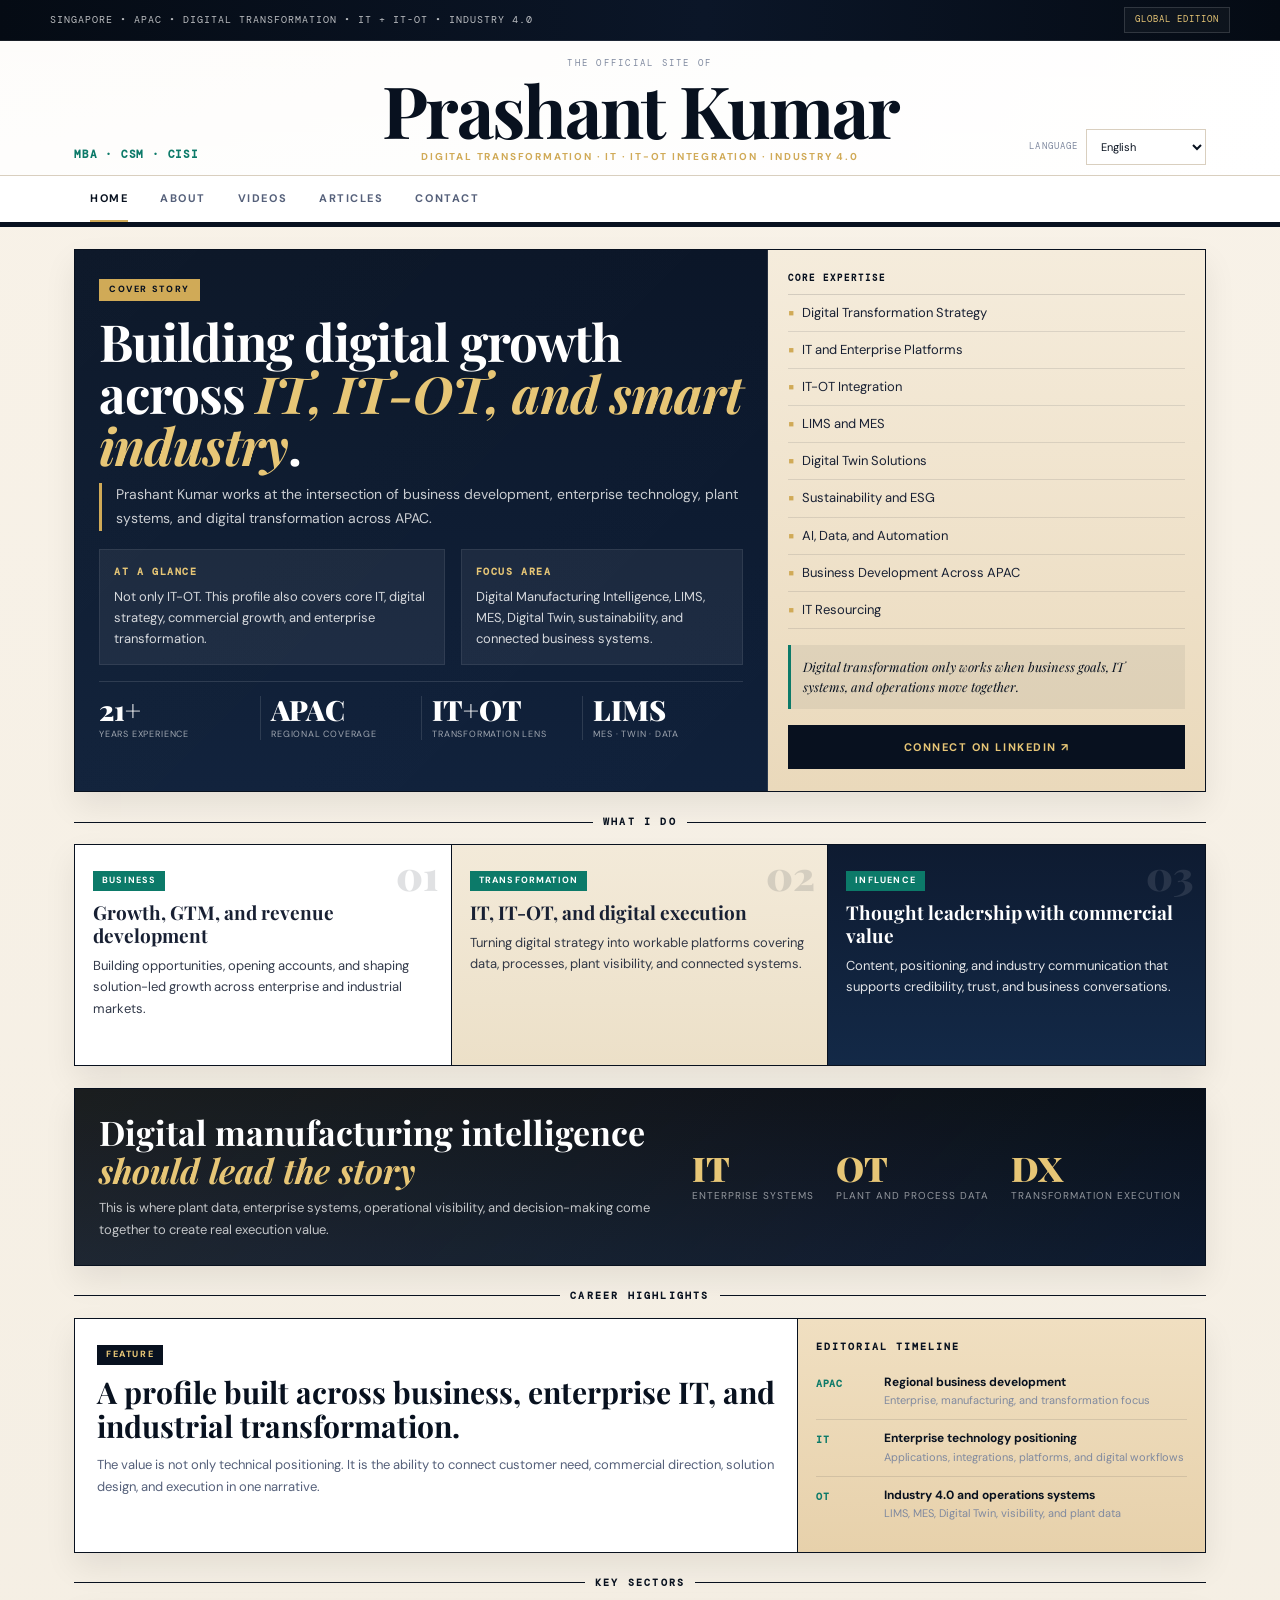
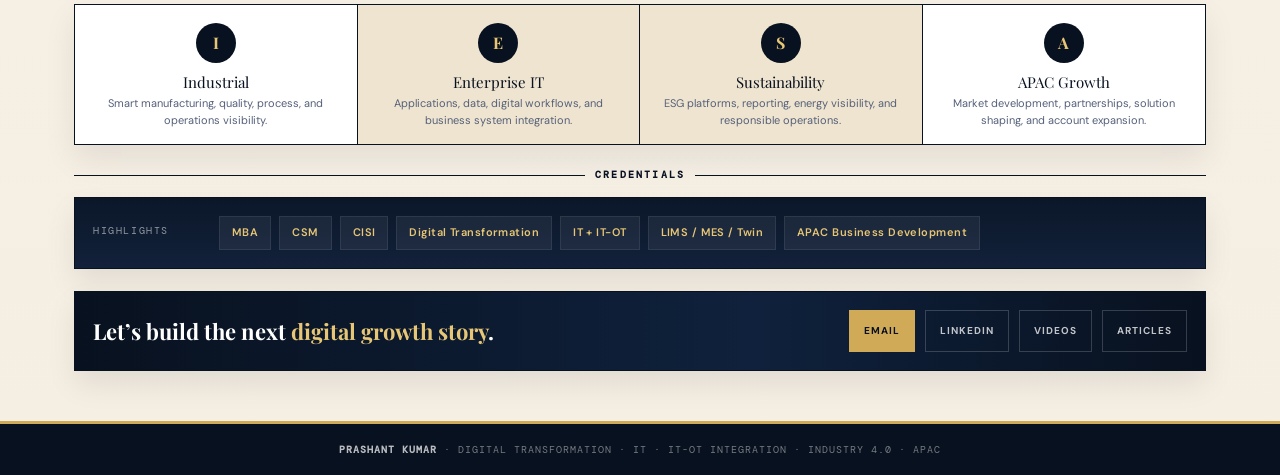
==== index.html @ cb04e36e "Update index.html" ====
<!DOCTYPE html>
<html lang="en" dir="ltr">
<head>
  <meta charset="UTF-8" />
  <meta name="viewport" content="width=device-width, initial-scale=1.0" />
  <title>Prashant Kumar | Digital Transformation Leader</title>
  <link href="https://fonts.googleapis.com/css2?family=Playfair+Display:wght@400;600;700;900&family=DM+Sans:wght@300;400;500;600;700&family=DM+Mono:wght@400;500&display=swap" rel="stylesheet">

  <style>
    *, *::before, *::after {
      box-sizing: border-box;
      margin: 0;
      padding: 0;
    }

    :root{
      --ink:#08111f;
      --ink-2:#10203a;
      --ink-3:#183054;
      --gold:#d0aa57;
      --gold-light:#e7c676;
      --paper:#f5efe4;
      --paper-2:#efe4cf;
      --white:#ffffff;
      --text:#182033;
      --text-mid:#55607a;
      --text-soft:#7f899f;
      --line:#d9cfbf;
      --accent:#0c7a69;
      --max:1180px;
      --shadow:0 14px 30px rgba(0,0,0,0.08);
    }

    html {
      scroll-behavior: smooth;
    }

    body{
      font-family:'DM Sans',sans-serif;
      background:linear-gradient(180deg,#f8f2e8 0%,#f4eee3 100%);
      color:var(--text);
      font-size:15px;
      line-height:1.55;
      overflow-x:hidden;
    }

    body.rtl {
      direction: rtl;
      text-align: right;
    }

    a{
      color:inherit;
      text-decoration:none;
    }

    img{
      max-width:100%;
      display:block;
    }

    .wrap{
      max-width:var(--max);
      margin:0 auto;
    }

    .topbar{
      background:linear-gradient(90deg,#050b14,#0b1628 55%,#050b14);
      color:rgba(255,255,255,0.72);
      border-bottom:1px solid rgba(255,255,255,0.08);
      font-family:'DM Mono',monospace;
      font-size:10px;
      letter-spacing:.10em;
      text-transform:uppercase;
      padding:7px 14px;
    }

    .topbar-inner{
      max-width:var(--max);
      margin:0 auto;
      display:flex;
      align-items:center;
      justify-content:space-between;
      gap:10px;
      flex-wrap:wrap;
    }

    .edition-badge{
      padding:5px 10px;
      border:1px solid rgba(255,255,255,0.14);
      color:var(--gold-light);
      background:rgba(255,255,255,0.03);
      font-size:9px;
    }

    .masthead{
      background:
        linear-gradient(180deg, rgba(255,255,255,0.86), rgba(255,255,255,0.94)),
        linear-gradient(120deg, #f4ebdd, #fff);
      border-bottom:3px solid var(--ink);
    }

    .masthead-inner{
      max-width:var(--max);
      margin:0 auto;
      display:grid;
      grid-template-columns:1fr auto 1fr;
      gap:18px;
      align-items:end;
      padding:16px 24px 10px;
    }

    .masthead-left,
    .masthead-right{
      font-family:'DM Mono',monospace;
      font-size:10px;
      line-height:1.5;
      letter-spacing:.08em;
      text-transform:uppercase;
      color:var(--text-soft);
    }

    .masthead-left strong{
      display:block;
      color:var(--accent);
      font-size:11px;
      margin-bottom:2px;
    }

    .masthead-center{
      text-align:center;
    }

    .name-pre{
      font-family:'DM Mono',monospace;
      font-size:9px;
      letter-spacing:.25em;
      text-transform:uppercase;
      color:var(--text-soft);
      margin-bottom:4px;
    }

    .masthead-center h1{
      font-family:'Playfair Display',serif;
      font-size:clamp(34px,6vw,72px);
      line-height:.95;
      color:var(--ink);
      letter-spacing:-.03em;
    }

    .tagline{
      margin-top:6px;
      font-size:10px;
      letter-spacing:.18em;
      text-transform:uppercase;
      color:var(--gold);
      font-weight:700;
    }

    .lang-box{
      display:flex;
      justify-content:flex-end;
      align-items:center;
      gap:8px;
      margin-top:8px;
      flex-wrap:wrap;
    }

    .lang-box label{
      font-size:9px;
      color:var(--text-soft);
      text-transform:uppercase;
      letter-spacing:.12em;
      font-family:'DM Mono',monospace;
    }

    .lang-select{
      background:var(--white);
      border:1px solid var(--line);
      color:var(--ink);
      padding:7px 10px;
      font-size:11px;
      min-height:36px;
      font-family:'DM Sans',sans-serif;
      min-width:120px;
    }

    nav{
      background:var(--white);
      border-top:1px solid var(--line);
      border-bottom:2px solid var(--ink);
      position:relative;
    }

    .nav-inner{
      max-width:var(--max);
      margin:0 auto;
      display:flex;
      align-items:center;
      justify-content:space-between;
      padding:0 24px;
    }

    nav ul{
      list-style:none;
      display:flex;
      gap:0;
    }

    nav ul li a{
      display:flex;
      align-items:center;
      min-height:46px;
      padding:12px 16px;
      font-size:11px;
      letter-spacing:.14em;
      text-transform:uppercase;
      font-weight:700;
      color:var(--text-mid);
      position:relative;
    }

    nav ul li a:hover,
    nav ul li a.active{
      color:var(--ink);
    }

    nav ul li a.active::after{
      content:"";
      position:absolute;
      left:16px;
      right:16px;
      bottom:0;
      height:2px;
      background:var(--gold);
    }

    .nav-toggle{
      display:none;
      border:none;
      background:none;
      min-width:44px;
      min-height:44px;
      cursor:pointer;
      flex-direction:column;
      justify-content:center;
      gap:4px;
    }

    .nav-toggle span{
      width:24px;
      height:2px;
      background:var(--ink);
      display:block;
    }

    .page-wrap{
      padding:22px 24px 28px;
    }

    .section-divider{
      display:flex;
      align-items:center;
      gap:10px;
      margin:0 0 14px;
    }

    .section-divider::before,
    .section-divider::after{
      content:"";
      height:1px;
      flex:1;
      background:var(--ink);
    }

    .section-divider span{
      font-family:'DM Mono',monospace;
      font-size:10px;
      letter-spacing:.22em;
      text-transform:uppercase;
      color:var(--ink);
      font-weight:700;
      white-space:nowrap;
    }

    .hero-grid{
      display:grid;
      grid-template-columns:1.35fr .85fr;
      margin-bottom:22px;
      border:1.5px solid var(--ink);
      box-shadow:var(--shadow);
      overflow:hidden;
    }

    .hero-main{
      background:
        linear-gradient(135deg, rgba(255,255,255,.02), rgba(255,255,255,0)),
        linear-gradient(180deg, #091426 0%, #10213b 100%);
      color:var(--white);
      padding:26px 24px 22px;
      border-right:1.5px solid rgba(255,255,255,0.10);
      position:relative;
    }

    .hero-kicker{
      display:inline-block;
      background:var(--gold);
      color:var(--ink);
      font-size:9px;
      letter-spacing:.18em;
      text-transform:uppercase;
      font-weight:800;
      padding:4px 10px;
      margin-bottom:14px;
    }

    .hero-headline{
      font-family:'Playfair Display',serif;
      font-size:clamp(28px,4vw,52px);
      line-height:1.02;
      margin-bottom:12px;
      letter-spacing:-.02em;
      max-width:780px;
    }

    .hero-headline em{
      color:var(--gold-light);
      font-style:italic;
    }

    .hero-deck{
      max-width:760px;
      color:rgba(255,255,255,0.78);
      font-size:14px;
      line-height:1.7;
      padding-left:14px;
      border-left:3px solid var(--gold);
      margin-bottom:18px;
    }

    body.rtl .hero-deck{
      padding-left:0;
      padding-right:14px;
      border-left:none;
      border-right:3px solid var(--gold);
    }

    .hero-split{
      display:grid;
      grid-template-columns:1.1fr .9fr;
      gap:16px;
      margin-bottom:16px;
    }

    .hero-note{
      background:rgba(255,255,255,0.06);
      border:1px solid rgba(255,255,255,0.08);
      padding:14px;
    }

    .hero-note h3{
      font-size:10px;
      letter-spacing:.16em;
      text-transform:uppercase;
      font-family:'DM Mono',monospace;
      color:var(--gold-light);
      margin-bottom:8px;
    }

    .hero-note p{
      font-size:13px;
      color:rgba(255,255,255,0.82);
      line-height:1.6;
    }

    .stat-row{
      display:grid;
      grid-template-columns:repeat(4,1fr);
      gap:0;
      border-top:1px solid rgba(255,255,255,0.12);
      padding-top:14px;
    }

    .stat-item{
      padding-right:10px;
    }

    .stat-item + .stat-item{
      border-left:1px solid rgba(255,255,255,0.12);
      padding-left:10px;
    }

    body.rtl .stat-item{
      padding-right:0;
      padding-left:10px;
    }

    body.rtl .stat-item + .stat-item{
      border-left:none;
      border-right:1px solid rgba(255,255,255,0.12);
      padding-left:0;
      padding-right:10px;
    }

    .stat-num{
      font-family:'Playfair Display',serif;
      font-size:28px;
      line-height:1;
      color:var(--white);
      font-weight:900;
    }

    .stat-num span{
      color:var(--gold-light);
    }

    .stat-label{
      margin-top:4px;
      font-size:9px;
      line-height:1.4;
      letter-spacing:.09em;
      text-transform:uppercase;
      color:rgba(255,255,255,0.60);
    }

    .hero-sidebar{
      background:linear-gradient(180deg, #f5ecdc 0%, #ead9bb 100%);
      color:var(--text);
      padding:22px 20px;
      display:flex;
      flex-direction:column;
      gap:16px;
    }

    .sidebar-section-title{
      font-size:9px;
      font-family:'DM Mono',monospace;
      text-transform:uppercase;
      letter-spacing:.22em;
      color:var(--ink);
      border-bottom:1px solid rgba(8,17,31,0.14);
      padding-bottom:8px;
      font-weight:700;
    }

    .expertise-list{
      list-style:none;
      display:grid;
      gap:0;
    }

    .expertise-list li{
      padding:8px 0;
      font-size:13px;
      border-bottom:1px solid rgba(8,17,31,0.10);
      display:flex;
      align-items:flex-start;
      gap:8px;
      color:var(--text);
    }

    .expertise-list li::before{
      content:"■";
      color:var(--gold);
      font-size:9px;
      margin-top:4px;
    }

    .sidebar-quote{
      background:rgba(8,17,31,0.06);
      border-left:3px solid var(--accent);
      padding:12px;
      font-family:'Playfair Display',serif;
      font-style:italic;
      color:var(--ink);
      line-height:1.55;
      font-size:13px;
    }

    body.rtl .sidebar-quote{
      border-left:none;
      border-right:3px solid var(--accent);
    }

    .cta-btn{
      min-height:44px;
      display:flex;
      align-items:center;
      justify-content:center;
      padding:10px 14px;
      background:var(--ink);
      color:var(--gold-light);
      font-size:11px;
      text-transform:uppercase;
      letter-spacing:.14em;
      font-weight:700;
      transition:.2s ease;
    }

    .cta-btn:hover{
      background:var(--ink-3);
    }

    .card-grid{
      display:grid;
      grid-template-columns:repeat(3,1fr);
      border:1.5px solid var(--ink);
      margin-bottom:22px;
      overflow:hidden;
      box-shadow:var(--shadow);
    }

    .card-item{
      position:relative;
      padding:22px 18px 18px;
      border-right:1px solid var(--ink);
      min-height:220px;
    }

    .card-item:nth-child(1){
      background:var(--white);
    }

    .card-item:nth-child(2){
      background:linear-gradient(180deg,#f3ead9,#ece0c8);
    }

    .card-item:nth-child(3){
      background:linear-gradient(180deg,#0e1b31,#132947);
      color:var(--white);
    }

    .card-item:last-child{
      border-right:none;
    }

    .card-num{
      position:absolute;
      top:10px;
      right:12px;
      font-family:'Playfair Display',serif;
      font-size:40px;
      line-height:1;
      font-weight:900;
      opacity:.12;
    }

    body.rtl .card-num{
      right:auto;
      left:12px;
    }

    .card-item:nth-child(3) .card-num{
      color:#fff;
      opacity:.10;
    }

    .card-item:not(:nth-child(3)) .card-num{
      color:var(--ink);
    }

    .card-icon-tag{
      display:inline-block;
      margin-bottom:10px;
      padding:3px 9px;
      font-size:9px;
      font-weight:700;
      text-transform:uppercase;
      letter-spacing:.13em;
      background:var(--accent);
      color:#fff;
    }

    .card-title{
      font-family:'Playfair Display',serif;
      font-size:19px;
      line-height:1.22;
      margin-bottom:8px;
    }

    .card-body{
      font-size:13px;
      line-height:1.65;
      color:inherit;
      opacity:.88;
    }

    .tl-banner{
      display:grid;
      grid-template-columns:1fr auto;
      gap:24px;
      align-items:center;
      background:
        linear-gradient(135deg, rgba(208,170,87,0.10), rgba(208,170,87,0)),
        linear-gradient(180deg, #060d18 0%, #0d1a2f 100%);
      color:#fff;
      padding:24px;
      border:1.5px solid var(--ink);
      margin-bottom:22px;
      box-shadow:var(--shadow);
    }

    .tl-banner-title{
      font-family:'Playfair Display',serif;
      font-size:clamp(22px,3vw,34px);
      line-height:1.12;
      margin-bottom:8px;
    }

    .tl-banner-title em{
      color:var(--gold-light);
      font-style:italic;
    }

    .tl-banner-sub{
      font-size:13px;
      line-height:1.7;
      color:rgba(255,255,255,.74);
      max-width:760px;
    }

    .tl-metrics{
      display:flex;
      gap:22px;
      flex-wrap:wrap;
    }

    .tl-metric-val{
      font-family:'Playfair Display',serif;
      font-size:34px;
      line-height:1;
      color:var(--gold-light);
      font-weight:900;
    }

    .tl-metric-label{
      margin-top:4px;
      font-size:10px;
      line-height:1.4;
      text-transform:uppercase;
      letter-spacing:.10em;
      color:rgba(255,255,255,.55);
    }

    .feature-row{
      display:grid;
      grid-template-columns:1.6fr .9fr;
      border:1.5px solid var(--ink);
      margin-bottom:22px;
      overflow:hidden;
      box-shadow:var(--shadow);
    }

    .feature-main{
      background:var(--white);
      padding:22px 22px 18px;
      border-right:1.5px solid var(--ink);
    }

    .feature-side{
      background:linear-gradient(180deg,#f0dfc1 0%, #e7d1ab 100%);
      padding:20px 18px;
    }

    .feature-kicker{
      display:inline-block;
      margin-bottom:10px;
      padding:3px 9px;
      background:var(--ink);
      color:var(--gold-light);
      font-size:9px;
      letter-spacing:.18em;
      text-transform:uppercase;
      font-weight:800;
    }

    .feature-title{
      font-family:'Playfair Display',serif;
      font-size:clamp(22px,2.6vw,30px);
      line-height:1.15;
      margin-bottom:10px;
      color:var(--ink);
    }

    .feature-body{
      font-size:13px;
      line-height:1.7;
      color:var(--text-mid);
    }

    .timeline-label{
      font-family:'DM Mono',monospace;
      font-size:10px;
      letter-spacing:.20em;
      text-transform:uppercase;
      color:var(--ink);
      font-weight:700;
      margin-bottom:10px;
    }

    .timeline{
      list-style:none;
      display:grid;
      gap:0;
    }

    .timeline li{
      display:flex;
      gap:12px;
      align-items:flex-start;
      padding:10px 0;
      border-bottom:1px solid rgba(8,17,31,0.10);
    }

    .timeline li:last-child{
      border-bottom:none;
    }

    .tl-year{
      min-width:56px;
      font-family:'DM Mono',monospace;
      font-size:10px;
      letter-spacing:.06em;
      color:var(--accent);
      font-weight:700;
      padding-top:2px;
    }

    .tl-role{
      font-size:12px;
      line-height:1.35;
      color:var(--ink);
      font-weight:700;
    }

    .tl-company{
      font-size:11px;
      color:var(--text-soft);
      margin-top:2px;
    }

    .sectors-grid{
      display:grid;
      grid-template-columns:repeat(4,1fr);
      border:1.5px solid var(--ink);
      margin-bottom:22px;
      overflow:hidden;
      box-shadow:var(--shadow);
    }

    .sector-item{
      padding:18px 14px 16px;
      border-right:1px solid var(--ink);
      text-align:center;
    }

    .sector-item:nth-child(1),
    .sector-item:nth-child(4){
      background:var(--white);
    }

    .sector-item:nth-child(2),
    .sector-item:nth-child(3){
      background:var(--paper-2);
    }

    .sector-item:last-child{
      border-right:none;
    }

    .sector-icon{
      width:40px;
      height:40px;
      border-radius:50%;
      background:var(--ink);
      color:var(--gold-light);
      display:flex;
      align-items:center;
      justify-content:center;
      margin:0 auto 10px;
      font-family:'Playfair Display',serif;
      font-size:16px;
      font-weight:700;
    }

    .sector-name{
      font-family:'Playfair Display',serif;
      font-size:15px;
      line-height:1.2;
      margin-bottom:4px;
      color:var(--ink);
    }

    .sector-desc{
      font-size:11px;
      line-height:1.5;
      color:var(--text-mid);
    }

    .cert-row{
      display:flex;
      align-items:flex-start;
      gap:16px;
      flex-wrap:wrap;
      background:linear-gradient(180deg,#0b1729,#12213a);
      border:1.5px solid var(--ink);
      padding:18px;
      margin-bottom:22px;
      box-shadow:var(--shadow);
    }

    .cert-label{
      min-width:110px;
      color:rgba(255,255,255,0.55);
      font-family:'DM Mono',monospace;
      font-size:10px;
      text-transform:uppercase;
      letter-spacing:.16em;
      padding-top:7px;
    }

    .cert-pills{
      display:flex;
      gap:8px;
      flex-wrap:wrap;
      flex:1;
    }

    .cert-pill{
      min-height:34px;
      display:flex;
      align-items:center;
      padding:7px 12px;
      background:rgba(255,255,255,0.06);
      border:1px solid rgba(255,255,255,0.08);
      color:var(--gold-light);
      font-size:11px;
      font-weight:600;
      letter-spacing:.04em;
    }

    .contact-strip{
      display:flex;
      align-items:center;
      justify-content:space-between;
      gap:14px;
      flex-wrap:wrap;
      background:linear-gradient(90deg,#08111f,#0f213c 60%,#08111f);
      border:1.5px solid var(--ink);
      padding:18px;
      margin-bottom:22px;
      box-shadow:var(--shadow);
    }

    .contact-strip-left{
      font-family:'Playfair Display',serif;
      font-size:22px;
      line-height:1.2;
      color:#fff;
      font-weight:700;
    }

    .contact-strip-left span{
      color:var(--gold-light);
    }

    .contact-links{
      display:flex;
      gap:10px;
      flex-wrap:wrap;
    }

    .contact-link{
      min-height:42px;
      display:flex;
      align-items:center;
      justify-content:center;
      padding:10px 14px;
      border:1px solid rgba(255,255,255,0.18);
      color:rgba(255,255,255,0.75);
      font-size:10px;
      text-transform:uppercase;
      letter-spacing:.10em;
      font-weight:700;
    }

    .contact-link.primary{
      background:var(--gold);
      color:var(--ink);
      border-color:var(--gold);
    }

    footer{
      background:var(--ink);
      color:rgba(255,255,255,0.44);
      border-top:3px solid var(--gold);
      text-align:center;
      padding:16px 18px;
      font-family:'DM Mono',monospace;
      font-size:10px;
      line-height:1.9;
      letter-spacing:.10em;
      text-transform:uppercase;
    }

    footer strong{
      color:rgba(255,255,255,0.72);
    }

    @media (max-width:1024px){
      .masthead-inner{
        grid-template-columns:1fr auto;
        align-items:center;
      }

      .masthead-right{
        display:none;
      }

      .masthead-left{
        text-align:right;
      }

      .hero-grid,
      .feature-row,
      .tl-banner{
        grid-template-columns:1fr;
      }

      .hero-main,
      .feature-main{
        border-right:none;
        border-bottom:1.5px solid var(--ink);
      }

      .card-grid{
        grid-template-columns:1fr 1fr;
      }

      .card-item:nth-child(2){
        border-right:none;
      }

      .card-item:nth-child(3){
        grid-column:1 / -1;
        border-top:1px solid var(--ink);
      }

      .sectors-grid{
        grid-template-columns:1fr 1fr;
      }

      .sector-item:nth-child(2){
        border-right:none;
      }

      .sector-item:nth-child(3),
      .sector-item:nth-child(4){
        border-top:1px solid var(--ink);
      }

      .sector-item:nth-child(4){
        border-right:none;
      }

      .stat-row{
        grid-template-columns:repeat(2,1fr);
        gap:10px;
      }

      .stat-item + .stat-item{
        border-left:none;
        padding-left:0;
      }

      body.rtl .stat-item + .stat-item{
        border-right:none;
        padding-right:0;
      }

      .stat-item{
        border-bottom:1px solid rgba(255,255,255,0.10);
        padding-bottom:10px;
      }

      .stat-item:nth-child(3),
      .stat-item:nth-child(4){
        border-bottom:none;
      }
    }

    @media (max-width:640px){
      .masthead-inner{
        grid-template-columns:1fr;
        text-align:center;
        padding:14px 16px 10px;
        gap:8px;
      }

      .masthead-left{
        order:3;
        text-align:center;
      }

      .masthead-center{
        order:1;
      }

      .masthead-center h1{
        font-size:clamp(30px,12vw,46px);
      }

      .tagline{
        font-size:9px;
        letter-spacing:.10em;
      }

      .lang-box{
        justify-content:center;
      }

      .nav-toggle{
        display:flex;
      }

      .nav-inner{
        padding:0 16px;
      }

      nav ul{
        position:absolute;
        top:100%;
        left:0;
        right:0;
        background:var(--white);
        border-bottom:2px solid var(--ink);
        flex-direction:column;
        display:none;
        z-index:10;
      }

      nav ul.open{
        display:flex;
      }

      nav ul li{
        border-bottom:1px solid var(--line);
      }

      nav ul li:last-child{
        border-bottom:none;
      }

      nav ul li a{
        min-height:50px;
        padding:14px 18px;
        font-size:12px;
      }

      nav ul li a.active::after{
        display:none;
      }

      nav ul li a.active{
        background:var(--paper);
      }

      .page-wrap{
        padding:16px;
      }

      .hero-main,
      .hero-sidebar,
      .feature-main,
      .feature-side,
      .tl-banner{
        padding:18px 16px;
      }

      .hero-split{
        grid-template-columns:1fr;
        gap:10px;
      }

      .hero-headline{
        font-size:clamp(24px,8vw,36px);
      }

      .hero-deck{
        font-size:13px;
      }

      .card-grid{
        grid-template-columns:1fr;
      }

      .card-item{
        border-right:none !important;
        border-bottom:1px solid var(--ink);
        min-height:auto;
      }

      .card-item:last-child{
        border-bottom:none;
      }

      .sectors-grid{
        grid-template-columns:1fr 1fr;
      }

      .contact-strip{
        flex-direction:column;
        align-items:flex-start;
      }

      .contact-links{
        width:100%;
      }

      .contact-link{
        flex:1 1 calc(50% - 10px);
      }

      .tl-metrics{
        width:100%;
        justify-content:space-between;
      }
    }

    @media (max-width:380px){
      .sectors-grid{
        grid-template-columns:1fr;
      }

      .sector-item{
        border-right:none !important;
        border-bottom:1px solid var(--ink);
      }

      .sector-item:last-child{
        border-bottom:none;
      }

      .contact-link{
        flex:1 1 100%;
      }
    }
  </style>
</head>
<body>

  <div class="topbar">
    <div class="topbar-inner">
      <div id="topbarText">APAC • Digital Transformation • Information Technology (IT) + Operational Technology (OT) • SMART Factory</div>
      <div class="edition-badge" id="editionLabel">Global Edition</div>
    </div>
  </div>

  <header class="masthead">
    <div class="masthead-inner">
      <div class="masthead-left">
        <strong id="leftStrong">MBA · CSM · CISI</strong>
      </div>

      <div class="masthead-center">
        <p class="name-pre" id="namePre">The Official Site of</p>
        <h1>Prashant Kumar</h1>
        <p class="tagline" id="tagline">Digital Transformation · IT · IT-OT Integration · Industry 4.0</p>
      </div>

      <div class="masthead-right">

        <div class="lang-box">
          <label for="langSwitch" id="langLabel">Language</label>
          <select id="langSwitch" class="lang-select">
            <option value="en">English</option>
            <option value="ja">Japanese</option>
            <option value="ko">Korean</option>
            <option value="zh">Chinese</option>
            <option value="th">Thai</option>
            <option value="vi">Vietnamese</option>
            <option value="fr">French</option>
            <option value="de">German</option>
            <option value="it">Italian</option>
            <option value="es">Spanish</option>
            <option value="ar">Arabic</option>
          </select>
        </div>
      </div>
    </div>

    <nav>
      <div class="nav-inner">
        <ul id="nav-menu">
          <li><a href="index.html" class="active" id="navHome">Home</a></li>
          <li><a href="about.html" id="navAbout">About</a></li>
          <li><a href="videos.html" id="navVideos">Videos</a></li>
          <li><a href="articles.html" id="navArticles">Articles</a></li>
          <li><a href="contact.html" id="navContact">Contact</a></li>
        </ul>

        <button class="nav-toggle" id="nav-toggle" aria-label="Open menu" aria-expanded="false">
          <span></span><span></span><span></span>
        </button>
      </div>
    </nav>
  </header>

  <main class="page-wrap wrap">

    <section class="hero-grid">
      <div class="hero-main">
        <span class="hero-kicker" id="heroKicker">Cover Story</span>

        <h2 class="hero-headline" id="heroHeadline">
          Building digital growth across <em>IT, IT-OT, and smart industry</em>.
        </h2>

        <p class="hero-deck" id="heroDeck">
          Prashant Kumar works at the intersection of business development, enterprise technology, plant systems, and digital transformation across APAC.
        </p>

        <div class="hero-split">
          <div class="hero-note">
            <h3 id="note1Title">At a Glance</h3>
            <p id="note1Body">
              Not only IT-OT. This profile also covers core IT, digital strategy, commercial growth, and enterprise transformation.
            </p>
          </div>

          <div class="hero-note">
            <h3 id="note2Title">Focus Area</h3>
            <p id="note2Body">
              Digital Manufacturing Intelligence, LIMS, MES, Digital Twin, sustainability, and connected business systems.
            </p>
          </div>
        </div>

        <div class="stat-row">
          <div class="stat-item">
            <div class="stat-num" id="statNum1">21+</div>
            <div class="stat-label" id="stat1">Years Experience</div>
          </div>
          <div class="stat-item">
            <div class="stat-num" id="statNum2">APAC</div>
            <div class="stat-label" id="stat2">Regional Coverage</div>
          </div>
          <div class="stat-item">
            <div class="stat-num" id="statNum3">IT+OT</div>
            <div class="stat-label" id="stat3">Transformation Lens</div>
          </div>
          <div class="stat-item">
            <div class="stat-num" id="statNum4">LIMS</div>
            <div class="stat-label" id="stat4">MES · Twin · Data</div>
          </div>
        </div>
      </div>

      <aside class="hero-sidebar">
        <div>
          <div class="sidebar-section-title" id="expertiseTitle">Core Expertise</div>
          <ul class="expertise-list">
            <li id="exp1">Digital Transformation Strategy</li>
            <li id="exp2">IT and Enterprise Platforms</li>
            <li id="exp3">IT-OT Integration</li>
            <li id="exp4">LIMS and MES</li>
            <li id="exp5">Digital Twin Solutions</li>
            <li id="exp6">SMART Factory</li>
            <li id="exp7">AI, Data, and Automation</li>
            <li id="exp8">Business Development Across APAC</li>
            <li id="exp89">IT Resourcing</li>
          </ul>
        </div>

        <div class="sidebar-quote" id="quote">
          Digital transformation only works when business goals, IT systems, and operations move together.
        </div>

        <a class="cta-btn" href="https://www.linkedin.com/in/prashant-kumar-digital/" target="_blank" rel="noreferrer" id="ctaLinkedIn">
          Connect on LinkedIn ↗
        </a>
      </aside>
    </section>

    <div class="section-divider"><span id="divider1">What I Do</span></div>

    <section class="card-grid">
      <article class="card-item">
        <span class="card-num">01</span>
        <span class="card-icon-tag" id="cardTag1">Business</span>
        <h3 class="card-title" id="cardTitle1">Growth, GTM, and revenue development</h3>
        <p class="card-body" id="cardBody1">
          Building opportunities, opening accounts, and shaping solution-led growth across enterprise and industrial markets.
        </p>
      </article>

      <article class="card-item">
        <span class="card-num">02</span>
        <span class="card-icon-tag" id="cardTag2">Transformation</span>
        <h3 class="card-title" id="cardTitle2">IT, IT-OT, and digital execution</h3>
        <p class="card-body" id="cardBody2">
          Turning digital strategy into workable platforms covering data, processes, plant visibility, and connected systems.
        </p>
      </article>

      <article class="card-item">
        <span class="card-num">03</span>
        <span class="card-icon-tag" id="cardTag3">Influence</span>
        <h3 class="card-title" id="cardTitle3">Thought leadership with commercial value</h3>
        <p class="card-body" id="cardBody3">
          Content, positioning, and industry communication that supports credibility, trust, and business conversations.
        </p>
      </article>
    </section>

    <section class="tl-banner">
      <div>
        <h3 class="tl-banner-title" id="bannerTitle">
          Digital manufacturing intelligence <em>should lead the story</em>
        </h3>
        <p class="tl-banner-sub" id="bannerBody">
          This is where plant data, enterprise systems, operational visibility, and decision-making come together to create real execution value.
        </p>
      </div>

      <div class="tl-metrics">
        <div>
          <div class="tl-metric-val" id="metricVal1">IT</div>
          <div class="tl-metric-label" id="metric1">Enterprise Systems</div>
        </div>
        <div>
          <div class="tl-metric-val" id="metricVal2">OT</div>
          <div class="tl-metric-label" id="metric2">Plant and Process Data</div>
        </div>
        <div>
          <div class="tl-metric-val" id="metricVal3">DX</div>
          <div class="tl-metric-label" id="metric3">Transformation Execution</div>
        </div>
      </div>
    </section>

    <div class="section-divider"><span id="divider2">Career Highlights</span></div>

    <section class="feature-row">
      <div class="feature-main">
        <span class="feature-kicker" id="featureKicker">Feature</span>
        <h3 class="feature-title" id="featureTitle">
          A profile built across business, enterprise IT, and industrial transformation.
        </h3>
        <p class="feature-body" id="featureBody">
          The value is not only technical positioning. It is the ability to connect customer need, commercial direction, solution design, and execution in one narrative.
        </p>
      </div>

      <div class="feature-side">
        <div class="timeline-label" id="timelineTitle">Editorial Timeline</div>
        <ul class="timeline">
          <li>
            <div class="tl-year" id="timeYear1">APAC</div>
            <div>
              <div class="tl-role" id="time1Role">Regional business development</div>
              <div class="tl-company" id="time1Comp">Enterprise, manufacturing, and transformation focus</div>
            </div>
          </li>
          <li>
            <div class="tl-year" id="timeYear2">IT</div>
            <div>
              <div class="tl-role" id="time2Role">Enterprise technology positioning</div>
              <div class="tl-company" id="time2Comp">Applications, integrations, platforms, and digital workflows</div>
            </div>
          </li>
          <li>
            <div class="tl-year" id="timeYear3">OT</div>
            <div>
              <div class="tl-role" id="time3Role">Industry 4.0 and operations systems</div>
              <div class="tl-company" id="time3Comp">LIMS, MES, Digital Twin, visibility, and plant data</div>
            </div>
          </li>
        </ul>
      </div>
    </section>

    <div class="section-divider"><span id="divider3">Key Sectors</span></div>

    <section class="sectors-grid">
      <div class="sector-item">
        <div class="sector-icon" id="sectorIcon1">I</div>
        <div class="sector-name" id="sector1">Industrial</div>
        <div class="sector-desc" id="sector1Desc">Smart manufacturing, quality, process, and operations visibility.</div>
      </div>

      <div class="sector-item">
        <div class="sector-icon" id="sectorIcon2">E</div>
        <div class="sector-name" id="sector2">Enterprise IT</div>
        <div class="sector-desc" id="sector2Desc">Applications, data, digital workflows, and business system integration.</div>
      </div>

      <div class="sector-item">
        <div class="sector-icon" id="sectorIcon3">S</div>
        <div class="sector-name" id="sector3">Sustainability</div>
        <div class="sector-desc" id="sector3Desc">ESG platforms, reporting, energy visibility, and responsible operations.</div>
      </div>

      <div class="sector-item">
        <div class="sector-icon" id="sectorIcon4">A</div>
        <div class="sector-name" id="sector4">APAC Growth</div>
        <div class="sector-desc" id="sector4Desc">Market development, partnerships, solution shaping, and account expansion.</div>
      </div>
    </section>

    <div class="section-divider"><span id="divider4">Credentials</span></div>

    <section class="cert-row">
      <div class="cert-label" id="credLabel">Highlights</div>
      <div class="cert-pills">
        <span class="cert-pill" id="pillMBA">MBA</span>
        <span class="cert-pill" id="pillCSM">CSM</span>
        <span class="cert-pill" id="pillCISI">CISI</span>
        <span class="cert-pill" id="pill1">Digital Transformation</span>
        <span class="cert-pill" id="pill2">IT + IT-OT</span>
        <span class="cert-pill" id="pill3">LIMS / MES / Twin</span>
        <span class="cert-pill" id="pill4">APAC Business Development</span>
      </div>
    </section>

    <section class="contact-strip">
      <div class="contact-strip-left" id="contactLine">
        Let’s build the next <span>digital growth story</span>.
      </div>

      <div class="contact-links">
        <a class="contact-link primary" href="mailto:prashantkumar18@gmail.com" id="contactEmail">Email</a>
        <a class="contact-link" href="https://www.linkedin.com/in/prashant-kumar-digital/" target="_blank" rel="noreferrer" id="contactLinkedIn">LinkedIn</a>
        <a class="contact-link" href="videos.html" id="contactVideos">Videos</a>
        <a class="contact-link" href="articles.html" id="contactArticles">Articles</a>
      </div>
    </section>

  </main>

  <footer id="footerText">
    <strong>Prashant Kumar</strong> · Digital Transformation · IT · IT-OT Integration · Industry 4.0 · APAC
  </footer>

  <script>
    const navToggle = document.getElementById('nav-toggle');
    const navMenu = document.getElementById('nav-menu');
    const langSwitch = document.getElementById('langSwitch');

    if (navToggle && navMenu) {
      navToggle.addEventListener('click', () => {
        navMenu.classList.toggle('open');
        const expanded = navMenu.classList.contains('open');
        navToggle.setAttribute('aria-expanded', expanded ? 'true' : 'false');
        navToggle.setAttribute('aria-label', expanded ? 'Close menu' : 'Open menu');
      });

      navMenu.querySelectorAll('a').forEach(link => {
        link.addEventListener('click', () => {
          navMenu.classList.remove('open');
          navToggle.setAttribute('aria-expanded', 'false');
          navToggle.setAttribute('aria-label', 'Open menu');
        });
      });

      document.addEventListener('click', (e) => {
        if (!e.target.closest('nav')) {
          navMenu.classList.remove('open');
          navToggle.setAttribute('aria-expanded', 'false');
          navToggle.setAttribute('aria-label', 'Open menu');
        }
      });
    }

    const translations = {
      en: {
        editionLabel: "Global Edition",
        topbarText: "Singapore • APAC • Digital Transformation • IT + IT-OT • Industry 4.0",
        leftStrong: "MBA · CSM · CISI",
        leftLine1: "Business Growth",
        leftLine2: "Industry 4.0 · APAC",
        namePre: "The Official Site of",
        tagline: "Digital Transformation · IT · IT-OT Integration · Industry 4.0",
        rightLocation: "Singapore, APAC",
        langLabel: "Language",
        navHome: "Home",
        navAbout: "About",
        navVideos: "Videos",
        navArticles: "Articles",
        navContact: "Contact",
        heroKicker: "Cover Story",
        heroHeadline: "Building digital growth across <em>IT, IT-OT, and smart industry</em>.",
        heroDeck: "Prashant Kumar works at the intersection of business development, enterprise technology, plant systems, and digital transformation across APAC.",
        note1Title: "At a Glance",
        note1Body: "Not only IT-OT. This profile also covers core IT, digital strategy, commercial growth, and enterprise transformation.",
        note2Title: "Focus Area",
        note2Body: "Digital Manufacturing Intelligence, LIMS, MES, Digital Twin, sustainability, and connected business systems.",
        statNum1: "21+",
        stat1: "Years Experience",
        statNum2: "APAC",
        stat2: "Regional Coverage",
        statNum3: "IT+OT",
        stat3: "Transformation Lens",
        statNum4: "LIMS",
        stat4: "MES · Twin · Data",
        expertiseTitle: "Core Expertise",
        exp1: "Digital Transformation Strategy",
        exp2: "IT and Enterprise Platforms",
        exp3: "IT-OT Integration",
        exp4: "LIMS and MES",
        exp5: "Digital Twin Solutions",
        exp6: "Sustainability and ESG",
        exp7: "AI, Data, and Automation",
        exp8: "Business Development Across APAC",
        quote: "Digital transformation only works when business goals, IT systems, and operations move together.",
        ctaLinkedIn: "Connect on LinkedIn ↗",
        divider1: "What I Do",
        cardTag1: "Business",
        cardTitle1: "Growth, GTM, and revenue development",
        cardBody1: "Building opportunities, opening accounts, and shaping solution-led growth across enterprise and industrial markets.",
        cardTag2: "Transformation",
        cardTitle2: "IT, IT-OT, and digital execution",
        cardBody2: "Turning digital strategy into workable platforms covering data, processes, plant visibility, and connected systems.",
        cardTag3: "Influence",
        cardTitle3: "Thought leadership with commercial value",
        cardBody3: "Content, positioning, and industry communication that supports credibility, trust, and business conversations.",
        bannerTitle: "Digital manufacturing intelligence <em>should lead the story</em>",
        bannerBody: "This is where plant data, enterprise systems, operational visibility, and decision-making come together to create real execution value.",
        metricVal1: "IT",
        metric1: "Enterprise Systems",
        metricVal2: "OT",
        metric2: "Plant and Process Data",
        metricVal3: "DX",
        metric3: "Transformation Execution",
        divider2: "Career Highlights",
        featureKicker: "Feature",
        featureTitle: "A profile built across business, enterprise IT, and industrial transformation.",
        featureBody: "The value is not only technical positioning. It is the ability to connect customer need, commercial direction, solution design, and execution in one narrative.",
        timelineTitle: "Editorial Timeline",
        timeYear1: "APAC",
        time1Role: "Regional business development",
        time1Comp: "Enterprise, manufacturing, and transformation focus",
        timeYear2: "IT",
        time2Role: "Enterprise technology positioning",
        time2Comp: "Applications, integrations, platforms, and digital workflows",
        timeYear3: "OT",
        time3Role: "Industry 4.0 and operations systems",
        time3Comp: "LIMS, MES, Digital Twin, visibility, and plant data",
        divider3: "Key Sectors",
        sectorIcon1: "I",
        sector1: "Industrial",
        sector1Desc: "Smart manufacturing, quality, process, and operations visibility.",
        sectorIcon2: "E",
        sector2: "Enterprise IT",
        sector2Desc: "Applications, data, digital workflows, and business system integration.",
        sectorIcon3: "S",
        sector3: "Sustainability",
        sector3Desc: "ESG platforms, reporting, energy visibility, and responsible operations.",
        sectorIcon4: "A",
        sector4: "APAC Growth",
        sector4Desc: "Market development, partnerships, solution shaping, and account expansion.",
        divider4: "Credentials",
        credLabel: "Highlights",
        pillMBA: "MBA",
        pillCSM: "CSM",
        pillCISI: "CISI",
        pill1: "Digital Transformation",
        pill2: "IT + IT-OT",
        pill3: "LIMS / MES / Twin",
        pill4: "APAC Business Development",
        contactLine: "Let’s build the next <span>digital growth story</span>.",
        contactEmail: "Email",
        contactLinkedIn: "LinkedIn",
        contactVideos: "Videos",
        contactArticles: "Articles",
        footerText: "<strong>Prashant Kumar</strong> · Digital Transformation · IT · IT-OT Integration · Industry 4.0 · APAC"
      },

      ja: {
        editionLabel: "日本版",
        topbarText: "シンガポール • APAC • デジタルトランスフォーメーション • IT + IT-OT • インダストリー4.0",
        leftStrong: "MBA · CSM · CISI",
        leftLine1: "ビジネス成長",
        leftLine2: "インダストリー4.0 · APAC",
        namePre: "公式サイト",
        tagline: "デジタルトランスフォーメーション · IT · IT-OT統合 · インダストリー4.0",
        rightLocation: "シンガポール, APAC",
        langLabel: "言語",
        navHome: "ホーム",
        navAbout: "概要",
        navVideos: "動画",
        navArticles: "記事",
        navContact: "連絡先",
        heroKicker: "特集",
        heroHeadline: "<em>IT、IT-OT、スマート産業</em>を横断してデジタル成長をつくる。",
        heroDeck: "Prashant Kumarは、APAC全域で事業開発、企業IT、現場システム、デジタル変革をつなぎます。",
        note1Title: "概要",
        note1Body: "IT-OTだけではありません。このプロフィールは、コアIT、デジタル戦略、商業成長、企業変革もカバーします。",
        note2Title: "重点領域",
        note2Body: "デジタル製造インテリジェンス、LIMS、MES、デジタルツイン、サステナビリティ、接続型ビジネスシステム。",
        statNum1: "21+",
        stat1: "経験年数",
        statNum2: "APAC",
        stat2: "地域カバレッジ",
        statNum3: "IT+OT",
        stat3: "変革視点",
        statNum4: "LIMS",
        stat4: "MES · ツイン · データ",
        expertiseTitle: "主要専門領域",
        exp1: "デジタル変革戦略",
        exp2: "ITとエンタープライズ基盤",
        exp3: "IT-OT統合",
        exp4: "LIMSとMES",
        exp5: "デジタルツインソリューション",
        exp6: "サステナビリティとESG",
        exp7: "AI、データ、自動化",
        exp8: "APAC全域の事業開発",
        quote: "デジタル変革は、ビジネス目標、ITシステム、現場運用が一体で動く時に初めて機能します。",
        ctaLinkedIn: "LinkedInでつながる ↗",
        divider1: "主な取り組み",
        cardTag1: "事業",
        cardTitle1: "成長、GTM、売上開発",
        cardBody1: "新規案件の創出、アカウント開拓、提案型成長を企業市場と産業市場で推進します。",
        cardTag2: "変革",
        cardTitle2: "IT、IT-OT、デジタル実行",
        cardBody2: "デジタル戦略を、データ、業務、現場可視化、接続システムに落とし込みます。",
        cardTag3: "発信",
        cardTitle3: "商業価値につながる思想発信",
        cardBody3: "信頼、信用、商談形成につながるコンテンツとポジショニングをつくります。",
        bannerTitle: "デジタル製造インテリジェンスが <em>主役であるべきです</em>",
        bannerBody: "現場データ、企業システム、運用可視化、意思決定がここでつながり、実行価値を生みます。",
        metricVal1: "IT",
        metric1: "企業システム",
        metricVal2: "OT",
        metric2: "現場・プロセスデータ",
        metricVal3: "DX",
        metric3: "変革実行",
        divider2: "キャリアハイライト",
        featureKicker: "特集",
        featureTitle: "事業、企業IT、産業変革を横断して築いたプロフィール。",
        featureBody: "価値は技術訴求だけではありません。顧客課題、商業戦略、ソリューション設計、実行を一つの物語にできます。",
        timelineTitle: "キャリアの流れ",
        timeYear1: "APAC",
        time1Role: "地域事業開発",
        time1Comp: "企業、製造、変革領域に注力",
        timeYear2: "IT",
        time2Role: "企業ITポジショニング",
        time2Comp: "アプリ、統合、基盤、デジタル業務",
        timeYear3: "OT",
        time3Role: "インダストリー4.0と運用システム",
        time3Comp: "LIMS、MES、デジタルツイン、可視化、現場データ",
        divider3: "主要分野",
        sectorIcon1: "工",
        sector1: "産業",
        sector1Desc: "スマート製造、品質、プロセス、運用可視化。",
        sectorIcon2: "企",
        sector2: "エンタープライズIT",
        sector2Desc: "アプリ、データ、デジタル業務、基幹連携。",
        sectorIcon3: "持",
        sector3: "サステナビリティ",
        sector3Desc: "ESG基盤、報告、エネルギー可視化、責任ある運用。",
        sectorIcon4: "A",
        sector4: "APAC成長",
        sector4Desc: "市場開拓、提携、提案設計、アカウント拡大。",
        divider4: "資格と強み",
        credLabel: "ハイライト",
        pillMBA: "MBA",
        pillCSM: "CSM",
        pillCISI: "CISI",
        pill1: "デジタル変革",
        pill2: "IT + IT-OT",
        pill3: "LIMS / MES / ツイン",
        pill4: "APAC事業開発",
        contactLine: "次の<span>デジタル成長ストーリー</span>を一緒につくりましょう。",
        contactEmail: "メール",
        contactLinkedIn: "LinkedIn",
        contactVideos: "動画",
        contactArticles: "記事",
        footerText: "<strong>Prashant Kumar</strong> · デジタルトランスフォーメーション · IT · IT-OT統合 · インダストリー4.0 · APAC"
      },

      ko: {
        editionLabel: "한국판",
        topbarText: "싱가포르 • APAC • 디지털 전환 • IT + IT-OT • 인더스트리 4.0",
        leftStrong: "MBA · CSM · CISI",
        leftLine1: "비즈니스 성장",
        leftLine2: "인더스트리 4.0 · APAC",
        namePre: "공식 사이트",
        tagline: "디지털 전환 · IT · IT-OT 통합 · 인더스트리 4.0",
        rightLocation: "싱가포르, APAC",
        langLabel: "언어",
        navHome: "홈",
        navAbout: "소개",
        navVideos: "영상",
        navArticles: "아티클",
        navContact: "문의",
        heroKicker: "커버 스토리",
        heroHeadline: "<em>IT, IT-OT, 스마트 산업</em> 전반의 디지털 성장을 구축합니다.",
        heroDeck: "Prashant Kumar는 APAC 전역에서 사업개발, 엔터프라이즈 기술, 현장 시스템, 디지털 전환을 연결합니다.",
        note1Title: "한눈에 보기",
        note1Body: "IT-OT만이 아닙니다. 이 프로필은 핵심 IT, 디지털 전략, 상업 성장, 엔터프라이즈 전환도 포함합니다.",
        note2Title: "집중 분야",
        note2Body: "디지털 제조 인텔리전스, LIMS, MES, 디지털 트윈, 지속가능성, 연결된 비즈니스 시스템.",
        statNum1: "21+",
        stat1: "경력 연수",
        statNum2: "APAC",
        stat2: "지역 범위",
        statNum3: "IT+OT",
        stat3: "전환 관점",
        statNum4: "LIMS",
        stat4: "MES · 트윈 · 데이터",
        expertiseTitle: "핵심 전문 분야",
        exp1: "디지털 전환 전략",
        exp2: "IT 및 엔터프라이즈 플랫폼",
        exp3: "IT-OT 통합",
        exp4: "LIMS 및 MES",
        exp5: "디지털 트윈 솔루션",
        exp6: "지속가능성 및 ESG",
        exp7: "AI, 데이터, 자동화",
        exp8: "APAC 전역 사업개발",
        quote: "디지털 전환은 비즈니스 목표, IT 시스템, 운영이 함께 움직일 때만 제대로 작동합니다.",
        ctaLinkedIn: "LinkedIn에서 연결 ↗",
        divider1: "내가 하는 일",
        cardTag1: "비즈니스",
        cardTitle1: "성장, GTM, 매출 개발",
        cardBody1: "기회 발굴, 신규 계정 개척, 솔루션 중심 성장을 엔터프라이즈 및 산업 시장에서 추진합니다.",
        cardTag2: "전환",
        cardTitle2: "IT, IT-OT, 디지털 실행",
        cardBody2: "디지털 전략을 데이터, 프로세스, 현장 가시성, 연결 시스템으로 실현합니다.",
        cardTag3: "영향력",
        cardTitle3: "상업적 가치를 만드는 사고 리더십",
        cardBody3: "신뢰와 비즈니스 대화를 이끄는 콘텐츠와 포지셔닝을 만듭니다.",
        bannerTitle: "디지털 제조 인텔리전스가 <em>이야기의 중심이 되어야 합니다</em>",
        bannerBody: "현장 데이터, 엔터프라이즈 시스템, 운영 가시성, 의사결정이 여기서 연결되어 실행 가치를 만듭니다.",
        metricVal1: "IT",
        metric1: "엔터프라이즈 시스템",
        metricVal2: "OT",
        metric2: "현장 및 공정 데이터",
        metricVal3: "DX",
        metric3: "전환 실행",
        divider2: "커리어 하이라이트",
        featureKicker: "특집",
        featureTitle: "비즈니스, 엔터프라이즈 IT, 산업 전환 전반에 걸쳐 구축된 프로필.",
        featureBody: "가치는 기술 포지셔닝에만 있지 않습니다. 고객 니즈, 상업 방향, 솔루션 설계, 실행을 하나의 흐름으로 연결합니다.",
        timelineTitle: "커리어 타임라인",
        timeYear1: "APAC",
        time1Role: "지역 사업개발",
        time1Comp: "엔터프라이즈, 제조, 전환 중심",
        timeYear2: "IT",
        time2Role: "엔터프라이즈 기술 포지셔닝",
        time2Comp: "애플리케이션, 통합, 플랫폼, 디지털 워크플로",
        timeYear3: "OT",
        time3Role: "인더스트리 4.0 및 운영 시스템",
        time3Comp: "LIMS, MES, 디지털 트윈, 가시성, 현장 데이터",
        divider3: "주요 분야",
        sectorIcon1: "산",
        sector1: "산업",
        sector1Desc: "스마트 제조, 품질, 공정, 운영 가시성.",
        sectorIcon2: "기",
        sector2: "엔터프라이즈 IT",
        sector2Desc: "애플리케이션, 데이터, 디지털 워크플로, 비즈니스 시스템 통합.",
        sectorIcon3: "지",
        sector3: "지속가능성",
        sector3Desc: "ESG 플랫폼, 보고, 에너지 가시성, 책임 있는 운영.",
        sectorIcon4: "A",
        sector4: "APAC 성장",
        sector4Desc: "시장 개발, 파트너십, 솔루션 구상, 계정 확장.",
        divider4: "자격 및 강점",
        credLabel: "하이라이트",
        pillMBA: "MBA",
        pillCSM: "CSM",
        pillCISI: "CISI",
        pill1: "디지털 전환",
        pill2: "IT + IT-OT",
        pill3: "LIMS / MES / 트윈",
        pill4: "APAC 사업개발",
        contactLine: "다음 <span>디지털 성장 스토리</span>를 함께 만듭시다.",
        contactEmail: "이메일",
        contactLinkedIn: "LinkedIn",
        contactVideos: "영상",
        contactArticles: "아티클",
        footerText: "<strong>Prashant Kumar</strong> · 디지털 전환 · IT · IT-OT 통합 · 인더스트리 4.0 · APAC"
      },

      zh: {
        editionLabel: "中文版",
        topbarText: "新加坡 • APAC • 数字化转型 • IT + IT-OT • 工业4.0",
        leftStrong: "MBA · CSM · CISI",
        leftLine1: "业务增长",
        leftLine2: "工业4.0 · APAC",
        namePre: "官方网站",
        tagline: "数字化转型 · IT · IT-OT集成 · 工业4.0",
        rightLocation: "新加坡，APAC",
        langLabel: "语言",
        navHome: "首页",
        navAbout: "关于",
        navVideos: "视频",
        navArticles: "文章",
        navContact: "联系",
        heroKicker: "封面故事",
        heroHeadline: "在<em>IT、IT-OT与智能工业</em>之间构建数字增长。",
        heroDeck: "Prashant Kumar专注于亚太地区的业务拓展、企业技术、工厂系统与数字化转型。",
        note1Title: "一览",
        note1Body: "不仅仅是IT-OT。本页面同样涵盖核心IT、数字战略、商业增长与企业转型。",
        note2Title: "重点领域",
        note2Body: "数字制造智能、LIMS、MES、数字孪生、可持续发展以及互联业务系统。",
        statNum1: "21+",
        stat1: "年经验",
        statNum2: "APAC",
        stat2: "区域覆盖",
        statNum3: "IT+OT",
        stat3: "转型视角",
        statNum4: "LIMS",
        stat4: "MES · 孪生 · 数据",
        expertiseTitle: "核心专长",
        exp1: "数字化转型战略",
        exp2: "IT与企业平台",
        exp3: "IT-OT集成",
        exp4: "LIMS与MES",
        exp5: "数字孪生解决方案",
        exp6: "可持续发展与ESG",
        exp7: "AI、数据与自动化",
        exp8: "APAC业务拓展",
        quote: "只有当业务目标、IT系统和运营协同推进时，数字化转型才真正有效。",
        ctaLinkedIn: "在 LinkedIn 上联系 ↗",
        divider1: "我做什么",
        cardTag1: "业务",
        cardTitle1: "增长、GTM与收入发展",
        cardBody1: "在企业与工业市场中开拓机会、发展客户，并推动以解决方案为导向的增长。",
        cardTag2: "转型",
        cardTitle2: "IT、IT-OT与数字执行",
        cardBody2: "把数字战略落地为数据、流程、工厂可视化和互联系统。",
        cardTag3: "影响力",
        cardTitle3: "具备商业价值的思想领导力",
        cardBody3: "通过内容、定位与行业沟通建立可信度、信任与商业对话。",
        bannerTitle: "数字制造智能 <em>应该成为核心主线</em>",
        bannerBody: "工厂数据、企业系统、运营可视化与决策在这里融合，形成真正的执行价值。",
        metricVal1: "IT",
        metric1: "企业系统",
        metricVal2: "OT",
        metric2: "工厂与流程数据",
        metricVal3: "DX",
        metric3: "转型执行",
        divider2: "职业亮点",
        featureKicker: "专题",
        featureTitle: "横跨业务、企业IT与工业转型而建立的职业画像。",
        featureBody: "价值不只在技术表达，更在于把客户需求、商业方向、方案设计与执行连接成一个完整故事。",
        timelineTitle: "职业时间线",
        timeYear1: "APAC",
        time1Role: "区域业务拓展",
        time1Comp: "聚焦企业、制造与转型",
        timeYear2: "IT",
        time2Role: "企业技术定位",
        time2Comp: "应用、集成、平台与数字工作流",
        timeYear3: "OT",
        time3Role: "工业4.0与运营系统",
        time3Comp: "LIMS、MES、数字孪生、可视化与工厂数据",
        divider3: "关键领域",
        sectorIcon1: "工",
        sector1: "工业",
        sector1Desc: "智能制造、质量、流程与运营可视化。",
        sectorIcon2: "企",
        sector2: "企业IT",
        sector2Desc: "应用、数据、数字工作流与业务系统集成。",
        sectorIcon3: "可",
        sector3: "可持续发展",
        sector3Desc: "ESG平台、报告、能源可视化与责任运营。",
        sectorIcon4: "A",
        sector4: "APAC增长",
        sector4Desc: "市场拓展、合作伙伴、方案塑造与客户扩展。",
        divider4: "资历与优势",
        credLabel: "亮点",
        pillMBA: "MBA",
        pillCSM: "CSM",
        pillCISI: "CISI",
        pill1: "数字化转型",
        pill2: "IT + IT-OT",
        pill3: "LIMS / MES / 孪生",
        pill4: "APAC业务拓展",
        contactLine: "一起打造下一段<span>数字增长故事</span>。",
        contactEmail: "邮箱",
        contactLinkedIn: "LinkedIn",
        contactVideos: "视频",
        contactArticles: "文章",
        footerText: "<strong>Prashant Kumar</strong> · 数字化转型 · IT · IT-OT集成 · 工业4.0 · APAC"
      },

      th: {
        editionLabel: "ฉบับประเทศไทย",
        topbarText: "สิงคโปร์ • APAC • การเปลี่ยนผ่านดิจิทัล • IT + IT-OT • อุตสาหกรรม 4.0",
        leftStrong: "MBA · CSM · CISI",
        leftLine1: "การเติบโตทางธุรกิจ",
        leftLine2: "อุตสาหกรรม 4.0 · APAC",
        namePre: "เว็บไซต์อย่างเป็นทางการ",
        tagline: "การเปลี่ยนผ่านดิจิทัล · IT · การบูรณาการ IT-OT · อุตสาหกรรม 4.0",
        rightLocation: "สิงคโปร์, APAC",
        langLabel: "ภาษา",
        navHome: "หน้าแรก",
        navAbout: "เกี่ยวกับ",
        navVideos: "วิดีโอ",
        navArticles: "บทความ",
        navContact: "ติดต่อ",
        heroKicker: "เรื่องเด่น",
        heroHeadline: "ขับเคลื่อนการเติบโตดิจิทัลผ่าน <em>IT, IT-OT และอุตสาหกรรมอัจฉริยะ</em>",
        heroDeck: "Prashant Kumar ทำงานที่จุดเชื่อมระหว่างการพัฒนาธุรกิจ เทคโนโลยีองค์กร ระบบโรงงาน และการเปลี่ยนผ่านดิจิทัลทั่ว APAC",
        note1Title: "ภาพรวม",
        note1Body: "ไม่ใช่แค่ IT-OT เท่านั้น โปรไฟล์นี้ยังครอบคลุม IT หลัก กลยุทธ์ดิจิทัล การเติบโตเชิงพาณิชย์ และการเปลี่ยนแปลงองค์กร",
        note2Title: "จุดเน้น",
        note2Body: "Digital Manufacturing Intelligence, LIMS, MES, Digital Twin, ความยั่งยืน และระบบธุรกิจที่เชื่อมต่อกัน",
        statNum1: "21+",
        stat1: "ปีประสบการณ์",
        statNum2: "APAC",
        stat2: "การครอบคลุมภูมิภาค",
        statNum3: "IT+OT",
        stat3: "มุมมองการเปลี่ยนผ่าน",
        statNum4: "LIMS",
        stat4: "MES · Twin · Data",
        expertiseTitle: "ความเชี่ยวชาญหลัก",
        exp1: "กลยุทธ์การเปลี่ยนผ่านดิจิทัล",
        exp2: "IT และแพลตฟอร์มองค์กร",
        exp3: "การบูรณาการ IT-OT",
        exp4: "LIMS และ MES",
        exp5: "โซลูชัน Digital Twin",
        exp6: "ความยั่งยืนและ ESG",
        exp7: "AI ข้อมูล และระบบอัตโนมัติ",
        exp8: "การพัฒนาธุรกิจทั่ว APAC",
        quote: "การเปลี่ยนผ่านดิจิทัลจะได้ผลก็ต่อเมื่อเป้าหมายธุรกิจ ระบบ IT และการปฏิบัติงานเดินไปด้วยกัน",
        ctaLinkedIn: "เชื่อมต่อบน LinkedIn ↗",
        divider1: "สิ่งที่ฉันทำ",
        cardTag1: "ธุรกิจ",
        cardTitle1: "การเติบโต GTM และการพัฒนารายได้",
        cardBody1: "สร้างโอกาส เปิดบัญชีลูกค้าใหม่ และขับเคลื่อนการเติบโตด้วยโซลูชันในตลาดองค์กรและอุตสาหกรรม",
        cardTag2: "การเปลี่ยนผ่าน",
        cardTitle2: "IT, IT-OT และการลงมือทำดิจิทัล",
        cardBody2: "เปลี่ยนกลยุทธ์ดิจิทัลให้เป็นแพลตฟอร์มที่ใช้งานได้จริง ครอบคลุมข้อมูล กระบวนการ การมองเห็นโรงงาน และระบบเชื่อมต่อ",
        cardTag3: "อิทธิพล",
        cardTitle3: "ภาวะผู้นำทางความคิดที่มีคุณค่าทางธุรกิจ",
        cardBody3: "คอนเทนต์ การวางตำแหน่ง และการสื่อสารในอุตสาหกรรมที่ช่วยสร้างความน่าเชื่อถือและบทสนทนาทางธุรกิจ",
        bannerTitle: "Digital manufacturing intelligence <em>ควรเป็นแกนหลักของเรื่องราว</em>",
        bannerBody: "นี่คือจุดที่ข้อมูลโรงงาน ระบบองค์กร การมองเห็นการปฏิบัติงาน และการตัดสินใจมารวมกันเพื่อสร้างคุณค่าจริง",
        metricVal1: "IT",
        metric1: "ระบบองค์กร",
        metricVal2: "OT",
        metric2: "ข้อมูลโรงงานและกระบวนการ",
        metricVal3: "DX",
        metric3: "การขับเคลื่อนการเปลี่ยนผ่าน",
        divider2: "ไฮไลต์อาชีพ",
        featureKicker: "ฟีเจอร์",
        featureTitle: "โปรไฟล์ที่สร้างขึ้นจากธุรกิจ IT องค์กร และการเปลี่ยนผ่านภาคอุตสาหกรรม",
        featureBody: "คุณค่าไม่ได้มีแค่ด้านเทคนิค แต่คือความสามารถในการเชื่อมความต้องการลูกค้า ทิศทางเชิงพาณิชย์ การออกแบบโซลูชัน และการลงมือทำ",
        timelineTitle: "เส้นทางอาชีพ",
        timeYear1: "APAC",
        time1Role: "การพัฒนาธุรกิจระดับภูมิภาค",
        time1Comp: "เน้นองค์กร การผลิต และการเปลี่ยนผ่าน",
        timeYear2: "IT",
        time2Role: "การวางตำแหน่งเทคโนโลยีองค์กร",
        time2Comp: "แอปพลิเคชัน การเชื่อมต่อ แพลตฟอร์ม และเวิร์กโฟลดิจิทัล",
        timeYear3: "OT",
        time3Role: "Industry 4.0 และระบบปฏิบัติการ",
        time3Comp: "LIMS, MES, Digital Twin, การมองเห็น และข้อมูลโรงงาน",
        divider3: "ภาคส่วนหลัก",
        sectorIcon1: "I",
        sector1: "อุตสาหกรรม",
        sector1Desc: "การผลิตอัจฉริยะ คุณภาพ กระบวนการ และการมองเห็นการปฏิบัติงาน",
        sectorIcon2: "E",
        sector2: "Enterprise IT",
        sector2Desc: "แอปพลิเคชัน ข้อมูล เวิร์กโฟลดิจิทัล และการเชื่อมระบบธุรกิจ",
        sectorIcon3: "S",
        sector3: "ความยั่งยืน",
        sector3Desc: "แพลตฟอร์ม ESG การรายงาน การมองเห็นพลังงาน และการดำเนินงานอย่างรับผิดชอบ",
        sectorIcon4: "A",
        sector4: "การเติบโตใน APAC",
        sector4Desc: "การพัฒนาตลาด พันธมิตร การกำหนดโซลูชัน และการขยายบัญชีลูกค้า",
        divider4: "คุณวุฒิ",
        credLabel: "ไฮไลต์",
        pillMBA: "MBA",
        pillCSM: "CSM",
        pillCISI: "CISI",
        pill1: "การเปลี่ยนผ่านดิจิทัล",
        pill2: "IT + IT-OT",
        pill3: "LIMS / MES / Twin",
        pill4: "การพัฒนาธุรกิจ APAC",
        contactLine: "มาสร้าง<span>เรื่องราวการเติบโตดิจิทัล</span>ครั้งต่อไปกัน",
        contactEmail: "อีเมล",
        contactLinkedIn: "LinkedIn",
        contactVideos: "วิดีโอ",
        contactArticles: "บทความ",
        footerText: "<strong>Prashant Kumar</strong> · การเปลี่ยนผ่านดิจิทัล · IT · การบูรณาการ IT-OT · อุตสาหกรรม 4.0 · APAC"
      },

      vi: {
        editionLabel: "Phiên bản Việt Nam",
        topbarText: "Singapore • APAC • Chuyển đổi số • IT + IT-OT • Công nghiệp 4.0",
        leftStrong: "MBA · CSM · CISI",
        leftLine1: "Tăng trưởng kinh doanh",
        leftLine2: "Công nghiệp 4.0 · APAC",
        namePre: "Trang chính thức",
        tagline: "Chuyển đổi số · IT · Tích hợp IT-OT · Công nghiệp 4.0",
        rightLocation: "Singapore, APAC",
        langLabel: "Ngôn ngữ",
        navHome: "Trang chủ",
        navAbout: "Giới thiệu",
        navVideos: "Video",
        navArticles: "Bài viết",
        navContact: "Liên hệ",
        heroKicker: "Câu chuyện nổi bật",
        heroHeadline: "Xây dựng tăng trưởng số trên <em>IT, IT-OT và công nghiệp thông minh</em>.",
        heroDeck: "Prashant Kumar làm việc ở giao điểm giữa phát triển kinh doanh, công nghệ doanh nghiệp, hệ thống nhà máy và chuyển đổi số trên toàn APAC.",
        note1Title: "Tổng quan",
        note1Body: "Không chỉ là IT-OT. Hồ sơ này còn bao gồm IT cốt lõi, chiến lược số, tăng trưởng thương mại và chuyển đổi doanh nghiệp.",
        note2Title: "Trọng tâm",
        note2Body: "Digital Manufacturing Intelligence, LIMS, MES, Digital Twin, phát triển bền vững và các hệ thống kinh doanh kết nối.",
        statNum1: "21+",
        stat1: "Năm kinh nghiệm",
        statNum2: "APAC",
        stat2: "Phạm vi khu vực",
        statNum3: "IT+OT",
        stat3: "Góc nhìn chuyển đổi",
        statNum4: "LIMS",
        stat4: "MES · Twin · Data",
        expertiseTitle: "Năng lực cốt lõi",
        exp1: "Chiến lược chuyển đổi số",
        exp2: "IT và nền tảng doanh nghiệp",
        exp3: "Tích hợp IT-OT",
        exp4: "LIMS và MES",
        exp5: "Giải pháp Digital Twin",
        exp6: "Bền vững và ESG",
        exp7: "AI, dữ liệu và tự động hóa",
        exp8: "Phát triển kinh doanh toàn APAC",
        quote: "Chuyển đổi số chỉ hiệu quả khi mục tiêu kinh doanh, hệ thống IT và vận hành cùng tiến về một hướng.",
        ctaLinkedIn: "Kết nối trên LinkedIn ↗",
        divider1: "Tôi làm gì",
        cardTag1: "Kinh doanh",
        cardTitle1: "Tăng trưởng, GTM và phát triển doanh thu",
        cardBody1: "Tạo cơ hội, mở tài khoản mới và thúc đẩy tăng trưởng dựa trên giải pháp trong thị trường doanh nghiệp và công nghiệp.",
        cardTag2: "Chuyển đổi",
        cardTitle2: "IT, IT-OT và triển khai số",
        cardBody2: "Biến chiến lược số thành nền tảng thực thi bao gồm dữ liệu, quy trình, khả năng nhìn thấy nhà máy và hệ thống kết nối.",
        cardTag3: "Ảnh hưởng",
        cardTitle3: "Tư duy dẫn dắt có giá trị thương mại",
        cardBody3: "Nội dung, định vị và truyền thông ngành giúp tạo uy tín, niềm tin và cuộc trò chuyện kinh doanh.",
        bannerTitle: "Digital manufacturing intelligence <em>nên là trọng tâm câu chuyện</em>",
        bannerBody: "Đây là nơi dữ liệu nhà máy, hệ thống doanh nghiệp, khả năng nhìn thấy vận hành và ra quyết định hội tụ để tạo ra giá trị thực thi thực sự.",
        metricVal1: "IT",
        metric1: "Hệ thống doanh nghiệp",
        metricVal2: "OT",
        metric2: "Dữ liệu nhà máy và quy trình",
        metricVal3: "DX",
        metric3: "Triển khai chuyển đổi",
        divider2: "Điểm nổi bật sự nghiệp",
        featureKicker: "Nổi bật",
        featureTitle: "Hồ sơ được xây dựng trên kinh doanh, IT doanh nghiệp và chuyển đổi công nghiệp.",
        featureBody: "Giá trị không chỉ nằm ở định vị kỹ thuật. Đó là khả năng kết nối nhu cầu khách hàng, định hướng thương mại, thiết kế giải pháp và triển khai.",
        timelineTitle: "Dòng thời gian",
        timeYear1: "APAC",
        time1Role: "Phát triển kinh doanh khu vực",
        time1Comp: "Tập trung vào doanh nghiệp, sản xuất và chuyển đổi",
        timeYear2: "IT",
        time2Role: "Định vị công nghệ doanh nghiệp",
        time2Comp: "Ứng dụng, tích hợp, nền tảng và quy trình số",
        timeYear3: "OT",
        time3Role: "Industry 4.0 và hệ thống vận hành",
        time3Comp: "LIMS, MES, Digital Twin, khả năng nhìn thấy và dữ liệu nhà máy",
        divider3: "Lĩnh vực chính",
        sectorIcon1: "I",
        sector1: "Công nghiệp",
        sector1Desc: "Sản xuất thông minh, chất lượng, quy trình và khả năng nhìn thấy vận hành.",
        sectorIcon2: "E",
        sector2: "IT doanh nghiệp",
        sector2Desc: "Ứng dụng, dữ liệu, quy trình số và tích hợp hệ thống kinh doanh.",
        sectorIcon3: "S",
        sector3: "Bền vững",
        sector3Desc: "Nền tảng ESG, báo cáo, khả năng nhìn thấy năng lượng và vận hành có trách nhiệm.",
        sectorIcon4: "A",
        sector4: "Tăng trưởng APAC",
        sector4Desc: "Phát triển thị trường, đối tác, định hình giải pháp và mở rộng tài khoản.",
        divider4: "Chứng chỉ",
        credLabel: "Điểm nổi bật",
        pillMBA: "MBA",
        pillCSM: "CSM",
        pillCISI: "CISI",
        pill1: "Chuyển đổi số",
        pill2: "IT + IT-OT",
        pill3: "LIMS / MES / Twin",
        pill4: "Phát triển kinh doanh APAC",
        contactLine: "Hãy cùng xây dựng <span>câu chuyện tăng trưởng số</span> tiếp theo.",
        contactEmail: "Email",
        contactLinkedIn: "LinkedIn",
        contactVideos: "Video",
        contactArticles: "Bài viết",
        footerText: "<strong>Prashant Kumar</strong> · Chuyển đổi số · IT · Tích hợp IT-OT · Công nghiệp 4.0 · APAC"
      },

      fr: {
        editionLabel: "Édition Française",
        topbarText: "Singapour • APAC • Transformation numérique • IT + IT-OT • Industrie 4.0",
        leftStrong: "MBA · CSM · CISI",
        leftLine1: "Croissance business",
        leftLine2: "Industrie 4.0 · APAC",
        namePre: "Le site officiel de",
        tagline: "Transformation numérique · IT · Intégration IT-OT · Industrie 4.0",
        rightLocation: "Singapour, APAC",
        langLabel: "Langue",
        navHome: "Accueil",
        navAbout: "À propos",
        navVideos: "Vidéos",
        navArticles: "Articles",
        navContact: "Contact",
        heroKicker: "À la une",
        heroHeadline: "Construire la croissance numérique à travers <em>l’IT, l’IT-OT et l’industrie intelligente</em>.",
        heroDeck: "Prashant Kumar travaille à l’intersection du développement commercial, de la technologie d’entreprise, des systèmes d’usine et de la transformation numérique en APAC.",
        note1Title: "En bref",
        note1Body: "Pas seulement l’IT-OT. Ce profil couvre aussi l’IT cœur, la stratégie digitale, la croissance commerciale et la transformation d’entreprise.",
        note2Title: "Axes clés",
        note2Body: "Digital Manufacturing Intelligence, LIMS, MES, Digital Twin, durabilité et systèmes métiers connectés.",
        statNum1: "21+",
        stat1: "Années d’expérience",
        statNum2: "APAC",
        stat2: "Couverture régionale",
        statNum3: "IT+OT",
        stat3: "Vision de transformation",
        statNum4: "LIMS",
        stat4: "MES · Jumeau · Données",
        expertiseTitle: "Expertises clés",
        exp1: "Stratégie de transformation numérique",
        exp2: "IT et plateformes d’entreprise",
        exp3: "Intégration IT-OT",
        exp4: "LIMS et MES",
        exp5: "Solutions Digital Twin",
        exp6: "Durabilité et ESG",
        exp7: "IA, données et automatisation",
        exp8: "Développement commercial APAC",
        quote: "La transformation numérique ne fonctionne que lorsque les objectifs business, les systèmes IT et les opérations avancent ensemble.",
        ctaLinkedIn: "Se connecter sur LinkedIn ↗",
        divider1: "Ce que je fais",
        cardTag1: "Business",
        cardTitle1: "Croissance, GTM et développement du revenu",
        cardBody1: "Créer des opportunités, ouvrir des comptes et piloter une croissance orientée solution sur les marchés entreprise et industriel.",
        cardTag2: "Transformation",
        cardTitle2: "IT, IT-OT et exécution digitale",
        cardBody2: "Transformer la stratégie digitale en plateformes concrètes couvrant données, processus, visibilité usine et systèmes connectés.",
        cardTag3: "Influence",
        cardTitle3: "Leadership d’opinion à valeur commerciale",
        cardBody3: "Contenu, positionnement et communication sectorielle qui renforcent crédibilité, confiance et échanges business.",
        bannerTitle: "L’intelligence de fabrication numérique <em>doit porter le récit</em>",
        bannerBody: "C’est ici que les données usine, les systèmes d’entreprise, la visibilité opérationnelle et la décision se rejoignent pour créer une vraie valeur d’exécution.",
        metricVal1: "IT",
        metric1: "Systèmes d’entreprise",
        metricVal2: "OT",
        metric2: "Données usine et procédé",
        metricVal3: "DX",
        metric3: "Exécution de transformation",
        divider2: "Temps forts de carrière",
        featureKicker: "Focus",
        featureTitle: "Un profil construit entre business, IT d’entreprise et transformation industrielle.",
        featureBody: "La valeur n’est pas seulement technique. C’est la capacité à relier besoin client, orientation commerciale, conception de solution et exécution.",
        timelineTitle: "Parcours",
        timeYear1: "APAC",
        time1Role: "Développement commercial régional",
        time1Comp: "Focalisé sur l’entreprise, l’industrie et la transformation",
        timeYear2: "IT",
        time2Role: "Positionnement technologique d’entreprise",
        time2Comp: "Applications, intégrations, plateformes et workflows digitaux",
        timeYear3: "OT",
        time3Role: "Industrie 4.0 et systèmes opérationnels",
        time3Comp: "LIMS, MES, Digital Twin, visibilité et données usine",
        divider3: "Secteurs clés",
        sectorIcon1: "I",
        sector1: "Industriel",
        sector1Desc: "Fabrication intelligente, qualité, process et visibilité opérationnelle.",
        sectorIcon2: "E",
        sector2: "IT d’entreprise",
        sector2Desc: "Applications, données, workflows digitaux et intégration des systèmes métiers.",
        sectorIcon3: "S",
        sector3: "Durabilité",
        sector3Desc: "Plateformes ESG, reporting, visibilité énergétique et opérations responsables.",
        sectorIcon4: "A",
        sector4: "Croissance APAC",
        sector4Desc: "Développement de marché, partenariats, cadrage de solution et expansion de comptes.",
        divider4: "Références",
        credLabel: "Points forts",
        pillMBA: "MBA",
        pillCSM: "CSM",
        pillCISI: "CISI",
        pill1: "Transformation numérique",
        pill2: "IT + IT-OT",
        pill3: "LIMS / MES / Twin",
        pill4: "Développement APAC",
        contactLine: "Construisons ensemble la prochaine <span>histoire de croissance digitale</span>.",
        contactEmail: "Email",
        contactLinkedIn: "LinkedIn",
        contactVideos: "Vidéos",
        contactArticles: "Articles",
        footerText: "<strong>Prashant Kumar</strong> · Transformation numérique · IT · Intégration IT-OT · Industrie 4.0 · APAC"
      },

      de: {
        editionLabel: "Deutsche Ausgabe",
        topbarText: "Singapur • APAC • Digitale Transformation • IT + IT-OT • Industrie 4.0",
        leftStrong: "MBA · CSM · CISI",
        leftLine1: "Geschäftswachstum",
        leftLine2: "Industrie 4.0 · APAC",
        namePre: "Die offizielle Website von",
        tagline: "Digitale Transformation · IT · IT-OT-Integration · Industrie 4.0",
        rightLocation: "Singapur, APAC",
        langLabel: "Sprache",
        navHome: "Start",
        navAbout: "Über mich",
        navVideos: "Videos",
        navArticles: "Artikel",
        navContact: "Kontakt",
        heroKicker: "Titelstory",
        heroHeadline: "Digitales Wachstum über <em>IT, IT-OT und Smart Industry</em> aufbauen.",
        heroDeck: "Prashant Kumar arbeitet an der Schnittstelle von Business Development, Enterprise-Technologie, Werksystemen und digitaler Transformation in APAC.",
        note1Title: "Auf einen Blick",
        note1Body: "Nicht nur IT-OT. Dieses Profil umfasst auch Core IT, Digitalstrategie, kommerzielles Wachstum und Unternehmenstransformation.",
        note2Title: "Schwerpunkt",
        note2Body: "Digital Manufacturing Intelligence, LIMS, MES, Digital Twin, Nachhaltigkeit und vernetzte Geschäftssysteme.",
        statNum1: "21+",
        stat1: "Jahre Erfahrung",
        statNum2: "APAC",
        stat2: "Regionale Abdeckung",
        statNum3: "IT+OT",
        stat3: "Transformationsblick",
        statNum4: "LIMS",
        stat4: "MES · Twin · Daten",
        expertiseTitle: "Kernkompetenzen",
        exp1: "Strategie für digitale Transformation",
        exp2: "IT und Enterprise-Plattformen",
        exp3: "IT-OT-Integration",
        exp4: "LIMS und MES",
        exp5: "Digital-Twin-Lösungen",
        exp6: "Nachhaltigkeit und ESG",
        exp7: "KI, Daten und Automatisierung",
        exp8: "Business Development in APAC",
        quote: "Digitale Transformation funktioniert nur, wenn Geschäftsziele, IT-Systeme und Betrieb gemeinsam vorangehen.",
        ctaLinkedIn: "Auf LinkedIn vernetzen ↗",
        divider1: "Was ich mache",
        cardTag1: "Business",
        cardTitle1: "Wachstum, GTM und Umsatzentwicklung",
        cardBody1: "Chancen aufbauen, neue Accounts öffnen und lösungsorientiertes Wachstum in Enterprise- und Industriemärkten gestalten.",
        cardTag2: "Transformation",
        cardTitle2: "IT, IT-OT und digitale Umsetzung",
        cardBody2: "Digitale Strategie in umsetzbare Plattformen für Daten, Prozesse, Werksichtbarkeit und vernetzte Systeme übersetzen.",
        cardTag3: "Einfluss",
        cardTitle3: "Thought Leadership mit geschäftlichem Wert",
        cardBody3: "Inhalte, Positionierung und Branchenkommunikation, die Glaubwürdigkeit, Vertrauen und Geschäftsgespräche stärken.",
        bannerTitle: "Digitale Fertigungsintelligenz <em>sollte die Hauptrolle spielen</em>",
        bannerBody: "Hier kommen Werksdaten, Enterprise-Systeme, operative Transparenz und Entscheidungen zusammen, um echten Umsetzungswert zu schaffen.",
        metricVal1: "IT",
        metric1: "Enterprise-Systeme",
        metricVal2: "OT",
        metric2: "Werks- und Prozessdaten",
        metricVal3: "DX",
        metric3: "Transformationsumsetzung",
        divider2: "Karriere-Highlights",
        featureKicker: "Feature",
        featureTitle: "Ein Profil, aufgebaut über Business, Enterprise IT und industrielle Transformation.",
        featureBody: "Der Wert liegt nicht nur in technischer Positionierung. Es ist die Fähigkeit, Kundenbedarf, kommerzielle Richtung, Lösungsdesign und Umsetzung zu verbinden.",
        timelineTitle: "Karriereverlauf",
        timeYear1: "APAC",
        time1Role: "Regionales Business Development",
        time1Comp: "Fokus auf Enterprise, Fertigung und Transformation",
        timeYear2: "IT",
        time2Role: "Positionierung von Enterprise-Technologie",
        time2Comp: "Anwendungen, Integrationen, Plattformen und digitale Workflows",
        timeYear3: "OT",
        time3Role: "Industrie 4.0 und Betriebssysteme",
        time3Comp: "LIMS, MES, Digital Twin, Sichtbarkeit und Werksdaten",
        divider3: "Schlüsselsektoren",
        sectorIcon1: "I",
        sector1: "Industrie",
        sector1Desc: "Smart Manufacturing, Qualität, Prozesse und operative Sichtbarkeit.",
        sectorIcon2: "E",
        sector2: "Enterprise IT",
        sector2Desc: "Anwendungen, Daten, digitale Workflows und Integration von Geschäftssystemen.",
        sectorIcon3: "S",
        sector3: "Nachhaltigkeit",
        sector3Desc: "ESG-Plattformen, Reporting, Energie-Transparenz und verantwortungsvolle Abläufe.",
        sectorIcon4: "A",
        sector4: "APAC-Wachstum",
        sector4Desc: "Marktentwicklung, Partnerschaften, Lösungsformung und Account-Ausbau.",
        divider4: "Qualifikationen",
        credLabel: "Highlights",
        pillMBA: "MBA",
        pillCSM: "CSM",
        pillCISI: "CISI",
        pill1: "Digitale Transformation",
        pill2: "IT + IT-OT",
        pill3: "LIMS / MES / Twin",
        pill4: "APAC Business Development",
        contactLine: "Lassen Sie uns die nächste <span>digitale Wachstumsgeschichte</span> aufbauen.",
        contactEmail: "E-Mail",
        contactLinkedIn: "LinkedIn",
        contactVideos: "Videos",
        contactArticles: "Artikel",
        footerText: "<strong>Prashant Kumar</strong> · Digitale Transformation · IT · IT-OT-Integration · Industrie 4.0 · APAC"
      },

      it: {
        editionLabel: "Edizione Italiana",
        topbarText: "Singapore • APAC • Trasformazione digitale • IT + IT-OT • Industria 4.0",
        leftStrong: "MBA · CSM · CISI",
        leftLine1: "Crescita business",
        leftLine2: "Industria 4.0 · APAC",
        namePre: "Il sito ufficiale di",
        tagline: "Trasformazione digitale · IT · Integrazione IT-OT · Industria 4.0",
        rightLocation: "Singapore, APAC",
        langLabel: "Lingua",
        navHome: "Home",
        navAbout: "Chi sono",
        navVideos: "Video",
        navArticles: "Articoli",
        navContact: "Contatto",
        heroKicker: "Storia di copertina",
        heroHeadline: "Costruire crescita digitale tra <em>IT, IT-OT e industria intelligente</em>.",
        heroDeck: "Prashant Kumar opera all’intersezione tra sviluppo business, tecnologia enterprise, sistemi di impianto e trasformazione digitale in APAC.",
        note1Title: "In sintesi",
        note1Body: "Non solo IT-OT. Questo profilo copre anche core IT, strategia digitale, crescita commerciale e trasformazione enterprise.",
        note2Title: "Aree chiave",
        note2Body: "Digital Manufacturing Intelligence, LIMS, MES, Digital Twin, sostenibilità e sistemi business connessi.",
        statNum1: "21+",
        stat1: "Anni di esperienza",
        statNum2: "APAC",
        stat2: "Copertura regionale",
        statNum3: "IT+OT",
        stat3: "Lente di trasformazione",
        statNum4: "LIMS",
        stat4: "MES · Twin · Dati",
        expertiseTitle: "Competenze chiave",
        exp1: "Strategia di trasformazione digitale",
        exp2: "IT e piattaforme enterprise",
        exp3: "Integrazione IT-OT",
        exp4: "LIMS e MES",
        exp5: "Soluzioni Digital Twin",
        exp6: "Sostenibilità ed ESG",
        exp7: "AI, dati e automazione",
        exp8: "Business development in APAC",
        quote: "La trasformazione digitale funziona solo quando obiettivi di business, sistemi IT e operations si muovono insieme.",
        ctaLinkedIn: "Connettiti su LinkedIn ↗",
        divider1: "Cosa faccio",
        cardTag1: "Business",
        cardTitle1: "Crescita, GTM e sviluppo ricavi",
        cardBody1: "Creo opportunità, apro nuovi account e guido una crescita orientata alle soluzioni nei mercati enterprise e industriali.",
        cardTag2: "Trasformazione",
        cardTitle2: "IT, IT-OT ed esecuzione digitale",
        cardBody2: "Trasformo la strategia digitale in piattaforme operative che coprono dati, processi, visibilità di impianto e sistemi connessi.",
        cardTag3: "Influenza",
        cardTitle3: "Thought leadership con valore commerciale",
        cardBody3: "Contenuti, posizionamento e comunicazione di settore che rafforzano credibilità, fiducia e conversazioni di business.",
        bannerTitle: "La digital manufacturing intelligence <em>dovrebbe guidare la storia</em>",
        bannerBody: "Qui dati di impianto, sistemi enterprise, visibilità operativa e decisioni si uniscono per creare vero valore esecutivo.",
        metricVal1: "IT",
        metric1: "Sistemi enterprise",
        metricVal2: "OT",
        metric2: "Dati di impianto e processo",
        metricVal3: "DX",
        metric3: "Esecuzione della trasformazione",
        divider2: "Punti forti di carriera",
        featureKicker: "Focus",
        featureTitle: "Un profilo costruito tra business, enterprise IT e trasformazione industriale.",
        featureBody: "Il valore non è solo nel posizionamento tecnico. È la capacità di collegare bisogno cliente, direzione commerciale, design della soluzione ed esecuzione.",
        timelineTitle: "Timeline",
        timeYear1: "APAC",
        time1Role: "Business development regionale",
        time1Comp: "Focus su enterprise, manufacturing e trasformazione",
        timeYear2: "IT",
        time2Role: "Posizionamento tecnologico enterprise",
        time2Comp: "Applicazioni, integrazioni, piattaforme e workflow digitali",
        timeYear3: "OT",
        time3Role: "Industry 4.0 e sistemi operativi",
        time3Comp: "LIMS, MES, Digital Twin, visibilità e dati di impianto",
        divider3: "Settori chiave",
        sectorIcon1: "I",
        sector1: "Industriale",
        sector1Desc: "Smart manufacturing, qualità, processo e visibilità operativa.",
        sectorIcon2: "E",
        sector2: "Enterprise IT",
        sector2Desc: "Applicazioni, dati, workflow digitali e integrazione dei sistemi business.",
        sectorIcon3: "S",
        sector3: "Sostenibilità",
        sector3Desc: "Piattaforme ESG, reporting, visibilità energetica e operations responsabili.",
        sectorIcon4: "A",
        sector4: "Crescita APAC",
        sector4Desc: "Sviluppo mercato, partnership, definizione soluzione ed espansione account.",
        divider4: "Credenziali",
        credLabel: "Highlights",
        pillMBA: "MBA",
        pillCSM: "CSM",
        pillCISI: "CISI",
        pill1: "Trasformazione digitale",
        pill2: "IT + IT-OT",
        pill3: "LIMS / MES / Twin",
        pill4: "Business Development APAC",
        contactLine: "Costruiamo la prossima <span>storia di crescita digitale</span>.",
        contactEmail: "Email",
        contactLinkedIn: "LinkedIn",
        contactVideos: "Video",
        contactArticles: "Articoli",
        footerText: "<strong>Prashant Kumar</strong> · Trasformazione digitale · IT · Integrazione IT-OT · Industria 4.0 · APAC"
      },

      es: {
        editionLabel: "Edición Española",
        topbarText: "Singapur • APAC • Transformación digital • IT + IT-OT • Industria 4.0",
        leftStrong: "MBA · CSM · CISI",
        leftLine1: "Crecimiento de negocio",
        leftLine2: "Industria 4.0 · APAC",
        namePre: "El sitio oficial de",
        tagline: "Transformación digital · IT · Integración IT-OT · Industria 4.0",
        rightLocation: "Singapur, APAC",
        langLabel: "Idioma",
        navHome: "Inicio",
        navAbout: "Acerca de",
        navVideos: "Videos",
        navArticles: "Artículos",
        navContact: "Contacto",
        heroKicker: "Historia de portada",
        heroHeadline: "Construyendo crecimiento digital a través de <em>IT, IT-OT e industria inteligente</em>.",
        heroDeck: "Prashant Kumar trabaja en la intersección entre desarrollo de negocio, tecnología empresarial, sistemas de planta y transformación digital en APAC.",
        note1Title: "A simple vista",
        note1Body: "No es solo IT-OT. Este perfil también cubre IT central, estrategia digital, crecimiento comercial y transformación empresarial.",
        note2Title: "Área de enfoque",
        note2Body: "Digital Manufacturing Intelligence, LIMS, MES, Digital Twin, sostenibilidad y sistemas empresariales conectados.",
        statNum1: "21+",
        stat1: "Años de experiencia",
        statNum2: "APAC",
        stat2: "Cobertura regional",
        statNum3: "IT+OT",
        stat3: "Lente de transformación",
        statNum4: "LIMS",
        stat4: "MES · Twin · Datos",
        expertiseTitle: "Experiencia clave",
        exp1: "Estrategia de transformación digital",
        exp2: "IT y plataformas empresariales",
        exp3: "Integración IT-OT",
        exp4: "LIMS y MES",
        exp5: "Soluciones Digital Twin",
        exp6: "Sostenibilidad y ESG",
        exp7: "IA, datos y automatización",
        exp8: "Desarrollo de negocio en APAC",
        quote: "La transformación digital solo funciona cuando los objetivos del negocio, los sistemas IT y las operaciones avanzan juntos.",
        ctaLinkedIn: "Conectar en LinkedIn ↗",
        divider1: "Lo que hago",
        cardTag1: "Negocio",
        cardTitle1: "Crecimiento, GTM y desarrollo de ingresos",
        cardBody1: "Crear oportunidades, abrir cuentas y dar forma a un crecimiento basado en soluciones en mercados empresariales e industriales.",
        cardTag2: "Transformación",
        cardTitle2: "IT, IT-OT y ejecución digital",
        cardBody2: "Convertir la estrategia digital en plataformas prácticas que cubren datos, procesos, visibilidad de planta y sistemas conectados.",
        cardTag3: "Influencia",
        cardTitle3: "Liderazgo de pensamiento con valor comercial",
        cardBody3: "Contenido, posicionamiento y comunicación sectorial que apoyan credibilidad, confianza y conversaciones de negocio.",
        bannerTitle: "La inteligencia de manufactura digital <em>debe liderar la historia</em>",
        bannerBody: "Aquí es donde los datos de planta, los sistemas empresariales, la visibilidad operativa y la toma de decisiones se unen para crear valor real de ejecución.",
        metricVal1: "IT",
        metric1: "Sistemas empresariales",
        metricVal2: "OT",
        metric2: "Datos de planta y proceso",
        metricVal3: "DX",
        metric3: "Ejecución de transformación",
        divider2: "Momentos clave de carrera",
        featureKicker: "Especial",
        featureTitle: "Un perfil construido entre negocio, IT empresarial y transformación industrial.",
        featureBody: "El valor no está solo en el posicionamiento técnico. Está en la capacidad de conectar necesidad del cliente, dirección comercial, diseño de solución y ejecución.",
        timelineTitle: "Trayectoria",
        timeYear1: "APAC",
        time1Role: "Desarrollo regional de negocio",
        time1Comp: "Enfoque en empresa, manufactura y transformación",
        timeYear2: "IT",
        time2Role: "Posicionamiento de tecnología empresarial",
        time2Comp: "Aplicaciones, integraciones, plataformas y flujos digitales",
        timeYear3: "OT",
        time3Role: "Industria 4.0 y sistemas operativos",
        time3Comp: "LIMS, MES, Digital Twin, visibilidad y datos de planta",
        divider3: "Sectores clave",
        sectorIcon1: "I",
        sector1: "Industrial",
        sector1Desc: "Manufactura inteligente, calidad, proceso y visibilidad operativa.",
        sectorIcon2: "E",
        sector2: "IT empresarial",
        sector2Desc: "Aplicaciones, datos, flujos digitales e integración de sistemas empresariales.",
        sectorIcon3: "S",
        sector3: "Sostenibilidad",
        sector3Desc: "Plataformas ESG, reportes, visibilidad energética y operaciones responsables.",
        sectorIcon4: "A",
        sector4: "Crecimiento APAC",
        sector4Desc: "Desarrollo de mercado, alianzas, diseño de soluciones y expansión de cuentas.",
        divider4: "Credenciales",
        credLabel: "Destacados",
        pillMBA: "MBA",
        pillCSM: "CSM",
        pillCISI: "CISI",
        pill1: "Transformación digital",
        pill2: "IT + IT-OT",
        pill3: "LIMS / MES / Twin",
        pill4: "Desarrollo APAC",
        contactLine: "Construyamos la próxima <span>historia de crecimiento digital</span>.",
        contactEmail: "Correo",
        contactLinkedIn: "LinkedIn",
        contactVideos: "Videos",
        contactArticles: "Artículos",
        footerText: "<strong>Prashant Kumar</strong> · Transformación digital · IT · Integración IT-OT · Industria 4.0 · APAC"
      },

      ar: {
        editionLabel: "النسخة العربية",
        topbarText: "سنغافورة • APAC • التحول الرقمي • IT + IT-OT • الصناعة 4.0",
        leftStrong: "MBA · CSM · CISI",
        leftLine1: "نمو الأعمال",
        leftLine2: "الصناعة 4.0 · APAC",
        namePre: "الموقع الرسمي",
        tagline: "التحول الرقمي · IT · تكامل IT-OT · الصناعة 4.0",
        rightLocation: "سنغافورة، APAC",
        langLabel: "اللغة",
        navHome: "الرئيسية",
        navAbout: "نبذة",
        navVideos: "فيديوهات",
        navArticles: "مقالات",
        navContact: "تواصل",
        heroKicker: "قصة الغلاف",
        heroHeadline: "بناء النمو الرقمي عبر <em>IT وIT-OT والصناعة الذكية</em>.",
        heroDeck: "يعمل Prashant Kumar عند نقطة التقاء تطوير الأعمال وتقنيات المؤسسات وأنظمة المصانع والتحول الرقمي عبر APAC.",
        note1Title: "نظرة سريعة",
        note1Body: "الأمر لا يقتصر على IT-OT فقط. هذا الملف يشمل أيضًا IT الأساسي والاستراتيجية الرقمية والنمو التجاري وتحول المؤسسات.",
        note2Title: "مجال التركيز",
        note2Body: "الذكاء الرقمي للتصنيع وLIMS وMES وDigital Twin والاستدامة وأنظمة الأعمال المتصلة.",
        statNum1: "+21",
        stat1: "سنوات الخبرة",
        statNum2: "APAC",
        stat2: "التغطية الإقليمية",
        statNum3: "IT+OT",
        stat3: "منظور التحول",
        statNum4: "LIMS",
        stat4: "MES · توأم · بيانات",
        expertiseTitle: "الخبرات الأساسية",
        exp1: "استراتيجية التحول الرقمي",
        exp2: "IT ومنصات المؤسسات",
        exp3: "تكامل IT-OT",
        exp4: "LIMS وMES",
        exp5: "حلول Digital Twin",
        exp6: "الاستدامة وESG",
        exp7: "الذكاء الاصطناعي والبيانات والأتمتة",
        exp8: "تطوير الأعمال عبر APAC",
        quote: "لا ينجح التحول الرقمي إلا عندما تتحرك أهداف الأعمال وأنظمة IT والعمليات معًا.",
        ctaLinkedIn: "تواصل عبر LinkedIn ↗",
        divider1: "ماذا أفعل",
        cardTag1: "الأعمال",
        cardTitle1: "النمو وGTM وتطوير الإيرادات",
        cardBody1: "بناء الفرص وفتح الحسابات وصياغة نمو قائم على الحلول عبر الأسواق المؤسسية والصناعية.",
        cardTag2: "التحول",
        cardTitle2: "IT وIT-OT والتنفيذ الرقمي",
        cardBody2: "تحويل الاستراتيجية الرقمية إلى منصات عملية تشمل البيانات والعمليات ورؤية المصنع والأنظمة المتصلة.",
        cardTag3: "التأثير",
        cardTitle3: "قيادة فكرية ذات قيمة تجارية",
        cardBody3: "محتوى وتموضع واتصال صناعي يعزز المصداقية والثقة وحوارات الأعمال.",
        bannerTitle: "يجب أن يقود ذكاء التصنيع الرقمي <em>القصة الرئيسية</em>",
        bannerBody: "هنا تجتمع بيانات المصنع وأنظمة المؤسسات والرؤية التشغيلية وصنع القرار لتقديم قيمة تنفيذية حقيقية.",
        metricVal1: "IT",
        metric1: "أنظمة المؤسسات",
        metricVal2: "OT",
        metric2: "بيانات المصنع والعمليات",
        metricVal3: "DX",
        metric3: "تنفيذ التحول",
        divider2: "أبرز المحطات المهنية",
        featureKicker: "ميزة",
        featureTitle: "ملف مهني بُني عبر الأعمال وIT المؤسسي والتحول الصناعي.",
        featureBody: "القيمة ليست فقط في التموضع التقني، بل في القدرة على ربط احتياج العميل والتوجه التجاري وتصميم الحل والتنفيذ.",
        timelineTitle: "المسار المهني",
        timeYear1: "APAC",
        time1Role: "تطوير الأعمال الإقليمي",
        time1Comp: "تركيز على المؤسسات والتصنيع والتحول",
        timeYear2: "IT",
        time2Role: "تموضع التكنولوجيا المؤسسية",
        time2Comp: "التطبيقات والتكاملات والمنصات وتدفقات العمل الرقمية",
        timeYear3: "OT",
        time3Role: "الصناعة 4.0 وأنظمة التشغيل",
        time3Comp: "LIMS وMES وDigital Twin والرؤية وبيانات المصنع",
        divider3: "القطاعات الرئيسية",
        sectorIcon1: "ص",
        sector1: "الصناعة",
        sector1Desc: "التصنيع الذكي والجودة والعمليات والرؤية التشغيلية.",
        sectorIcon2: "م",
        sector2: "IT المؤسسي",
        sector2Desc: "التطبيقات والبيانات وتدفقات العمل الرقمية وتكامل أنظمة الأعمال.",
        sectorIcon3: "ا",
        sector3: "الاستدامة",
        sector3Desc: "منصات ESG والتقارير ورؤية الطاقة والعمليات المسؤولة.",
        sectorIcon4: "A",
        sector4: "نمو APAC",
        sector4Desc: "تطوير السوق والشراكات وتشكيل الحلول وتوسيع الحسابات.",
        divider4: "المؤهلات",
        credLabel: "أبرز النقاط",
        pillMBA: "MBA",
        pillCSM: "CSM",
        pillCISI: "CISI",
        pill1: "التحول الرقمي",
        pill2: "IT + IT-OT",
        pill3: "LIMS / MES / Twin",
        pill4: "تطوير الأعمال APAC",
        contactLine: "لنَبْنِ <span>قصة النمو الرقمي</span> القادمة.",
        contactEmail: "البريد",
        contactLinkedIn: "LinkedIn",
        contactVideos: "فيديوهات",
        contactArticles: "مقالات",
        footerText: "<strong>Prashant Kumar</strong> · التحول الرقمي · IT · تكامل IT-OT · الصناعة 4.0 · APAC"
      }
    };

    function applyLanguage(lang) {
      const base = translations.en;
      const current = translations[lang] || translations.en;
      const t = { ...base, ...current };

      Object.keys(t).forEach((key) => {
        const el = document.getElementById(key);
        if (el) {
          el.innerHTML = t[key];
        }
      });

      document.documentElement.lang = lang;
      const isRTL = lang === 'ar';
      document.documentElement.dir = isRTL ? 'rtl' : 'ltr';
      document.body.classList.toggle('rtl', isRTL);
    }

    function detectLanguage() {
      const userLang = (navigator.language || 'en').toLowerCase();

      if (userLang.startsWith('ja')) return 'ja';
      if (userLang.startsWith('ko')) return 'ko';
      if (userLang.startsWith('zh')) return 'zh';
      if (userLang.startsWith('th')) return 'th';
      if (userLang.startsWith('vi')) return 'vi';
      if (userLang.startsWith('fr')) return 'fr';
      if (userLang.startsWith('de')) return 'de';
      if (userLang.startsWith('it')) return 'it';
      if (userLang.startsWith('es')) return 'es';
      if (userLang.startsWith('ar')) return 'ar';
      return 'en';
    }

    const detected = detectLanguage();
    langSwitch.value = detected;
    applyLanguage(detected);

    langSwitch.addEventListener('change', (e) => {
      applyLanguage(e.target.value);
    });
  </script>
</body>
</html>
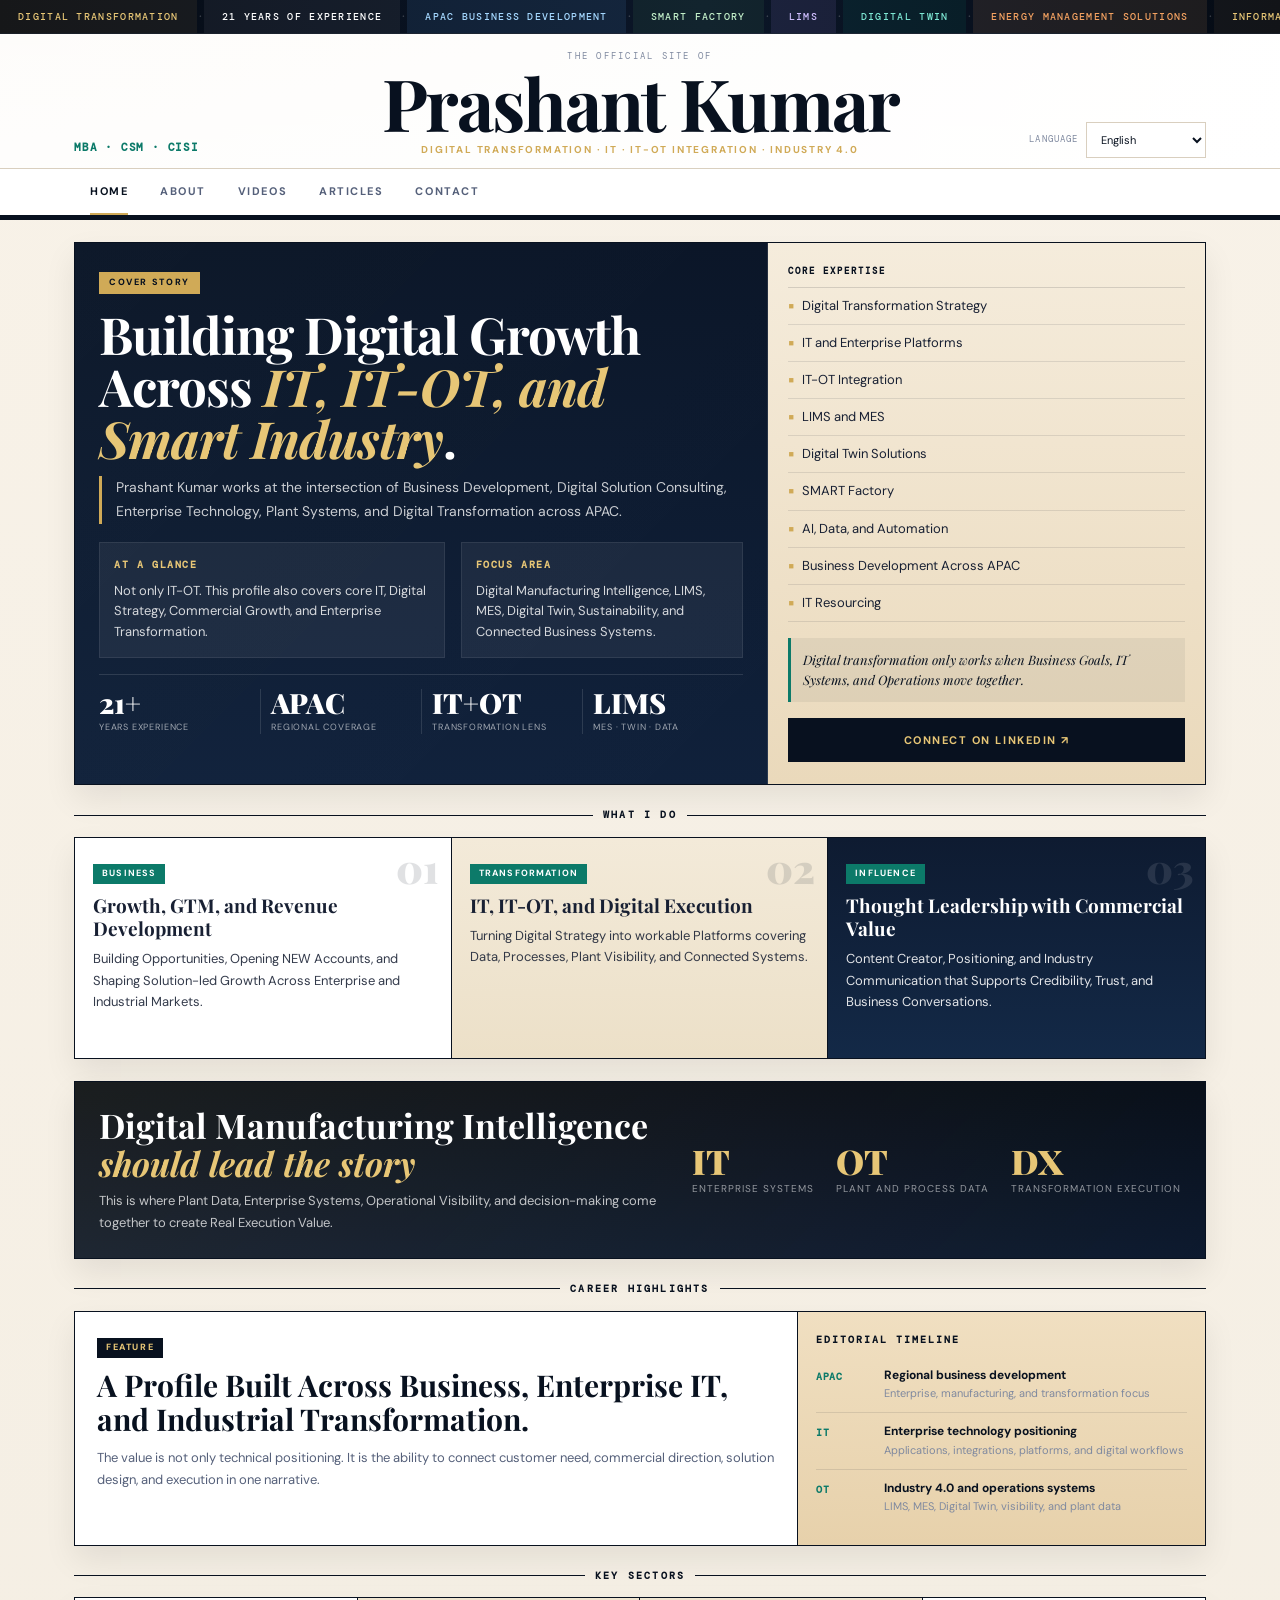
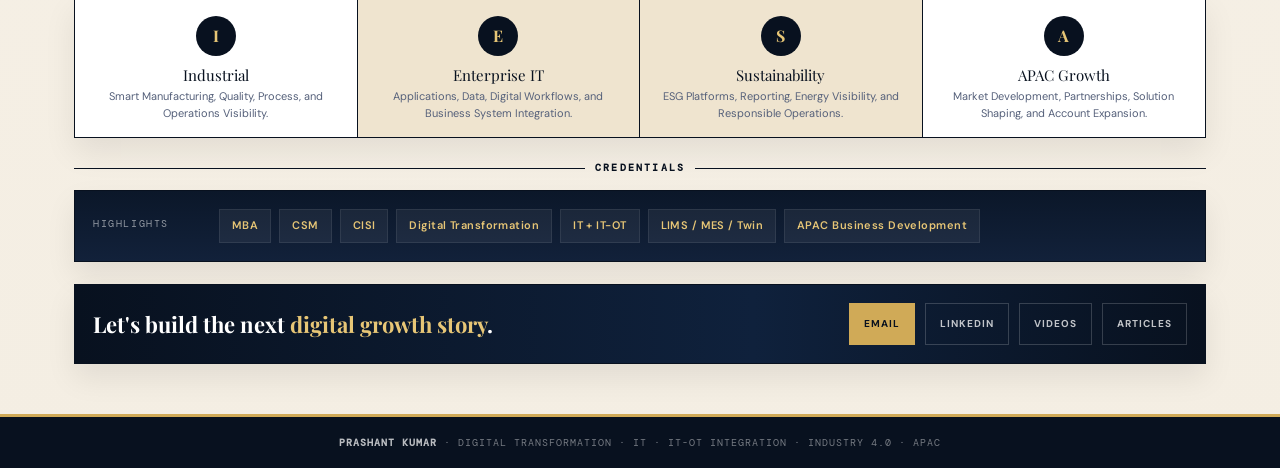
==== commit 018c1852: "Update index.html" ====
--- a/index.html
+++ b/index.html
@@ -31,9 +31,7 @@
       --shadow:0 14px 30px rgba(0,0,0,0.08);
     }
 
-    html {
-      scroll-behavior: smooth;
-    }
+    html { scroll-behavior: smooth; }
 
     body{
       font-family:'DM Sans',sans-serif;
@@ -44,55 +42,72 @@
       overflow-x:hidden;
     }
 
-    body.rtl {
-      direction: rtl;
-      text-align: right;
-    }
-
-    a{
-      color:inherit;
-      text-decoration:none;
-    }
-
-    img{
-      max-width:100%;
-      display:block;
-    }
-
-    .wrap{
-      max-width:var(--max);
-      margin:0 auto;
-    }
-
+    body.rtl { direction: rtl; text-align: right; }
+    a{ color:inherit; text-decoration:none; }
+    img{ max-width:100%; display:block; }
+    .wrap{ max-width:var(--max); margin:0 auto; }
+
+    /* ── TOPBAR ── */
     .topbar{
       background:linear-gradient(90deg,#050b14,#0b1628 55%,#050b14);
-      color:rgba(255,255,255,0.72);
       border-bottom:1px solid rgba(255,255,255,0.08);
+      padding:0;
+      overflow:hidden;
+      height:34px;
+      position:relative;
+    }
+
+    /* marquee track */
+    .topbar-marquee{
+      display:flex;
+      align-items:center;
+      height:34px;
+      white-space:nowrap;
+      animation: marqueeScroll 28s linear infinite;
+    }
+
+    .topbar-marquee:hover{ animation-play-state:paused; }
+
+    @keyframes marqueeScroll{
+      0%   { transform:translateX(0); }
+      100% { transform:translateX(-50%); }
+    }
+
+    /* each word / phrase chip */
+    .topbar-chip{
+      display:inline-flex;
+      align-items:center;
+      padding:0 18px;
+      height:34px;
       font-family:'DM Mono',monospace;
       font-size:10px;
-      letter-spacing:.10em;
-      text-transform:uppercase;
-      padding:7px 14px;
-    }
-
-    .topbar-inner{
-      max-width:var(--max);
-      margin:0 auto;
-      display:flex;
-      align-items:center;
-      justify-content:space-between;
-      gap:10px;
-      flex-wrap:wrap;
-    }
-
-    .edition-badge{
-      padding:5px 10px;
-      border:1px solid rgba(255,255,255,0.14);
-      color:var(--gold-light);
-      background:rgba(255,255,255,0.03);
-      font-size:9px;
-    }
-
+      letter-spacing:.13em;
+      text-transform:uppercase;
+      font-weight:500;
+      white-space:nowrap;
+    }
+
+    /* alternating contrast colours */
+    .topbar-chip:nth-child(9n+1)  { color:#e7c676; background:rgba(208,170,87,0.08); }
+    .topbar-chip:nth-child(9n+2)  { color:#7ee8d4; background:rgba(12,122,105,0.12); }
+    .topbar-chip:nth-child(9n+3)  { color:#fff;    background:rgba(255,255,255,0.05); }
+    .topbar-chip:nth-child(9n+4)  { color:#f4a261; background:rgba(244,162,97,0.10); }
+    .topbar-chip:nth-child(9n+5)  { color:#a5d8ff; background:rgba(100,180,255,0.10); }
+    .topbar-chip:nth-child(9n+6)  { color:#e7c676; background:rgba(208,170,87,0.06); }
+    .topbar-chip:nth-child(9n+7)  { color:#c3f0ca; background:rgba(100,200,120,0.08); }
+    .topbar-chip:nth-child(9n+8)  { color:#f9d5e5; background:rgba(249,213,229,0.08); }
+    .topbar-chip:nth-child(9n+9)  { color:#d0bfff; background:rgba(180,150,255,0.10); }
+
+    /* separator dot between chips */
+    .topbar-sep{
+      display:inline-block;
+      color:rgba(255,255,255,0.22);
+      font-size:14px;
+      padding:0 2px;
+      vertical-align:middle;
+    }
+
+    /* ── MASTHEAD ── */
     .masthead{
       background:
         linear-gradient(180deg, rgba(255,255,255,0.86), rgba(255,255,255,0.94)),
@@ -127,9 +142,7 @@
       margin-bottom:2px;
     }
 
-    .masthead-center{
-      text-align:center;
-    }
+    .masthead-center{ text-align:center; }
 
     .name-pre{
       font-family:'DM Mono',monospace;
@@ -185,6 +198,7 @@
       min-width:120px;
     }
 
+    /* ── NAV ── */
     nav{
       background:var(--white);
       border-top:1px solid var(--line);
@@ -201,11 +215,7 @@
       padding:0 24px;
     }
 
-    nav ul{
-      list-style:none;
-      display:flex;
-      gap:0;
-    }
+    nav ul{ list-style:none; display:flex; gap:0; }
 
     nav ul li a{
       display:flex;
@@ -221,16 +231,12 @@
     }
 
     nav ul li a:hover,
-    nav ul li a.active{
-      color:var(--ink);
-    }
+    nav ul li a.active{ color:var(--ink); }
 
     nav ul li a.active::after{
       content:"";
       position:absolute;
-      left:16px;
-      right:16px;
-      bottom:0;
+      left:16px; right:16px; bottom:0;
       height:2px;
       background:var(--gold);
     }
@@ -239,24 +245,17 @@
       display:none;
       border:none;
       background:none;
-      min-width:44px;
-      min-height:44px;
+      min-width:44px; min-height:44px;
       cursor:pointer;
       flex-direction:column;
       justify-content:center;
       gap:4px;
     }
 
-    .nav-toggle span{
-      width:24px;
-      height:2px;
-      background:var(--ink);
-      display:block;
-    }
-
-    .page-wrap{
-      padding:22px 24px 28px;
-    }
+    .nav-toggle span{ width:24px; height:2px; background:var(--ink); display:block; }
+
+    /* ── PAGE WRAP ── */
+    .page-wrap{ padding:22px 24px 28px; }
 
     .section-divider{
       display:flex;
@@ -267,10 +266,7 @@
 
     .section-divider::before,
     .section-divider::after{
-      content:"";
-      height:1px;
-      flex:1;
-      background:var(--ink);
+      content:""; height:1px; flex:1; background:var(--ink);
     }
 
     .section-divider span{
@@ -283,6 +279,7 @@
       white-space:nowrap;
     }
 
+    /* ── HERO ── */
     .hero-grid{
       display:grid;
       grid-template-columns:1.35fr .85fr;
@@ -323,10 +320,7 @@
       max-width:780px;
     }
 
-    .hero-headline em{
-      color:var(--gold-light);
-      font-style:italic;
-    }
+    .hero-headline em{ color:var(--gold-light); font-style:italic; }
 
     .hero-deck{
       max-width:760px;
@@ -339,10 +333,8 @@
     }
 
     body.rtl .hero-deck{
-      padding-left:0;
-      padding-right:14px;
-      border-left:none;
-      border-right:3px solid var(--gold);
+      padding-left:0; padding-right:14px;
+      border-left:none; border-right:3px solid var(--gold);
     }
 
     .hero-split{
@@ -367,11 +359,7 @@
       margin-bottom:8px;
     }
 
-    .hero-note p{
-      font-size:13px;
-      color:rgba(255,255,255,0.82);
-      line-height:1.6;
-    }
+    .hero-note p{ font-size:13px; color:rgba(255,255,255,0.82); line-height:1.6; }
 
     .stat-row{
       display:grid;
@@ -381,25 +369,17 @@
       padding-top:14px;
     }
 
-    .stat-item{
-      padding-right:10px;
-    }
+    .stat-item{ padding-right:10px; }
 
     .stat-item + .stat-item{
       border-left:1px solid rgba(255,255,255,0.12);
       padding-left:10px;
     }
 
-    body.rtl .stat-item{
-      padding-right:0;
-      padding-left:10px;
-    }
-
+    body.rtl .stat-item{ padding-right:0; padding-left:10px; }
     body.rtl .stat-item + .stat-item{
-      border-left:none;
-      border-right:1px solid rgba(255,255,255,0.12);
-      padding-left:0;
-      padding-right:10px;
+      border-left:none; border-right:1px solid rgba(255,255,255,0.12);
+      padding-left:0; padding-right:10px;
     }
 
     .stat-num{
@@ -410,9 +390,7 @@
       font-weight:900;
     }
 
-    .stat-num span{
-      color:var(--gold-light);
-    }
+    .stat-num span{ color:var(--gold-light); }
 
     .stat-label{
       margin-top:4px;
@@ -423,6 +401,7 @@
       color:rgba(255,255,255,0.60);
     }
 
+    /* ── SIDEBAR ── */
     .hero-sidebar{
       background:linear-gradient(180deg, #f5ecdc 0%, #ead9bb 100%);
       color:var(--text);
@@ -443,11 +422,7 @@
       font-weight:700;
     }
 
-    .expertise-list{
-      list-style:none;
-      display:grid;
-      gap:0;
-    }
+    .expertise-list{ list-style:none; display:grid; gap:0; }
 
     .expertise-list li{
       padding:8px 0;
@@ -477,10 +452,7 @@
       font-size:13px;
     }
 
-    body.rtl .sidebar-quote{
-      border-left:none;
-      border-right:3px solid var(--accent);
-    }
+    body.rtl .sidebar-quote{ border-left:none; border-right:3px solid var(--accent); }
 
     .cta-btn{
       min-height:44px;
@@ -497,10 +469,9 @@
       transition:.2s ease;
     }
 
-    .cta-btn:hover{
-      background:var(--ink-3);
-    }
-
+    .cta-btn:hover{ background:var(--ink-3); }
+
+    /* ── CARD GRID ── */
     .card-grid{
       display:grid;
       grid-template-columns:repeat(3,1fr);
@@ -517,27 +488,14 @@
       min-height:220px;
     }
 
-    .card-item:nth-child(1){
-      background:var(--white);
-    }
-
-    .card-item:nth-child(2){
-      background:linear-gradient(180deg,#f3ead9,#ece0c8);
-    }
-
-    .card-item:nth-child(3){
-      background:linear-gradient(180deg,#0e1b31,#132947);
-      color:var(--white);
-    }
-
-    .card-item:last-child{
-      border-right:none;
-    }
+    .card-item:nth-child(1){ background:var(--white); }
+    .card-item:nth-child(2){ background:linear-gradient(180deg,#f3ead9,#ece0c8); }
+    .card-item:nth-child(3){ background:linear-gradient(180deg,#0e1b31,#132947); color:var(--white); }
+    .card-item:last-child{ border-right:none; }
 
     .card-num{
       position:absolute;
-      top:10px;
-      right:12px;
+      top:10px; right:12px;
       font-family:'Playfair Display',serif;
       font-size:40px;
       line-height:1;
@@ -545,19 +503,9 @@
       opacity:.12;
     }
 
-    body.rtl .card-num{
-      right:auto;
-      left:12px;
-    }
-
-    .card-item:nth-child(3) .card-num{
-      color:#fff;
-      opacity:.10;
-    }
-
-    .card-item:not(:nth-child(3)) .card-num{
-      color:var(--ink);
-    }
+    body.rtl .card-num{ right:auto; left:12px; }
+    .card-item:nth-child(3) .card-num{ color:#fff; opacity:.10; }
+    .card-item:not(:nth-child(3)) .card-num{ color:var(--ink); }
 
     .card-icon-tag{
       display:inline-block;
@@ -571,20 +519,10 @@
       color:#fff;
     }
 
-    .card-title{
-      font-family:'Playfair Display',serif;
-      font-size:19px;
-      line-height:1.22;
-      margin-bottom:8px;
-    }
-
-    .card-body{
-      font-size:13px;
-      line-height:1.65;
-      color:inherit;
-      opacity:.88;
-    }
-
+    .card-title{ font-family:'Playfair Display',serif; font-size:19px; line-height:1.22; margin-bottom:8px; }
+    .card-body{ font-size:13px; line-height:1.65; color:inherit; opacity:.88; }
+
+    /* ── TL BANNER ── */
     .tl-banner{
       display:grid;
       grid-template-columns:1fr auto;
@@ -607,10 +545,7 @@
       margin-bottom:8px;
     }
 
-    .tl-banner-title em{
-      color:var(--gold-light);
-      font-style:italic;
-    }
+    .tl-banner-title em{ color:var(--gold-light); font-style:italic; }
 
     .tl-banner-sub{
       font-size:13px;
@@ -619,11 +554,7 @@
       max-width:760px;
     }
 
-    .tl-metrics{
-      display:flex;
-      gap:22px;
-      flex-wrap:wrap;
-    }
+    .tl-metrics{ display:flex; gap:22px; flex-wrap:wrap; }
 
     .tl-metric-val{
       font-family:'Playfair Display',serif;
@@ -642,6 +573,7 @@
       color:rgba(255,255,255,.55);
     }
 
+    /* ── FEATURE ROW ── */
     .feature-row{
       display:grid;
       grid-template-columns:1.6fr .9fr;
@@ -682,11 +614,7 @@
       color:var(--ink);
     }
 
-    .feature-body{
-      font-size:13px;
-      line-height:1.7;
-      color:var(--text-mid);
-    }
+    .feature-body{ font-size:13px; line-height:1.7; color:var(--text-mid); }
 
     .timeline-label{
       font-family:'DM Mono',monospace;
@@ -698,11 +626,7 @@
       margin-bottom:10px;
     }
 
-    .timeline{
-      list-style:none;
-      display:grid;
-      gap:0;
-    }
+    .timeline{ list-style:none; display:grid; gap:0; }
 
     .timeline li{
       display:flex;
@@ -712,9 +636,7 @@
       border-bottom:1px solid rgba(8,17,31,0.10);
     }
 
-    .timeline li:last-child{
-      border-bottom:none;
-    }
+    .timeline li:last-child{ border-bottom:none; }
 
     .tl-year{
       min-width:56px;
@@ -726,19 +648,10 @@
       padding-top:2px;
     }
 
-    .tl-role{
-      font-size:12px;
-      line-height:1.35;
-      color:var(--ink);
-      font-weight:700;
-    }
-
-    .tl-company{
-      font-size:11px;
-      color:var(--text-soft);
-      margin-top:2px;
-    }
-
+    .tl-role{ font-size:12px; line-height:1.35; color:var(--ink); font-weight:700; }
+    .tl-company{ font-size:11px; color:var(--text-soft); margin-top:2px; }
+
+    /* ── SECTORS ── */
     .sectors-grid{
       display:grid;
       grid-template-columns:repeat(4,1fr);
@@ -754,23 +667,12 @@
       text-align:center;
     }
 
-    .sector-item:nth-child(1),
-    .sector-item:nth-child(4){
-      background:var(--white);
-    }
-
-    .sector-item:nth-child(2),
-    .sector-item:nth-child(3){
-      background:var(--paper-2);
-    }
-
-    .sector-item:last-child{
-      border-right:none;
-    }
+    .sector-item:nth-child(1),.sector-item:nth-child(4){ background:var(--white); }
+    .sector-item:nth-child(2),.sector-item:nth-child(3){ background:var(--paper-2); }
+    .sector-item:last-child{ border-right:none; }
 
     .sector-icon{
-      width:40px;
-      height:40px;
+      width:40px; height:40px;
       border-radius:50%;
       background:var(--ink);
       color:var(--gold-light);
@@ -783,20 +685,10 @@
       font-weight:700;
     }
 
-    .sector-name{
-      font-family:'Playfair Display',serif;
-      font-size:15px;
-      line-height:1.2;
-      margin-bottom:4px;
-      color:var(--ink);
-    }
-
-    .sector-desc{
-      font-size:11px;
-      line-height:1.5;
-      color:var(--text-mid);
-    }
-
+    .sector-name{ font-family:'Playfair Display',serif; font-size:15px; line-height:1.2; margin-bottom:4px; color:var(--ink); }
+    .sector-desc{ font-size:11px; line-height:1.5; color:var(--text-mid); }
+
+    /* ── CERTS ── */
     .cert-row{
       display:flex;
       align-items:flex-start;
@@ -819,12 +711,7 @@
       padding-top:7px;
     }
 
-    .cert-pills{
-      display:flex;
-      gap:8px;
-      flex-wrap:wrap;
-      flex:1;
-    }
+    .cert-pills{ display:flex; gap:8px; flex-wrap:wrap; flex:1; }
 
     .cert-pill{
       min-height:34px;
@@ -839,6 +726,7 @@
       letter-spacing:.04em;
     }
 
+    /* ── CONTACT ── */
     .contact-strip{
       display:flex;
       align-items:center;
@@ -860,15 +748,9 @@
       font-weight:700;
     }
 
-    .contact-strip-left span{
-      color:var(--gold-light);
-    }
-
-    .contact-links{
-      display:flex;
-      gap:10px;
-      flex-wrap:wrap;
-    }
+    .contact-strip-left span{ color:var(--gold-light); }
+
+    .contact-links{ display:flex; gap:10px; flex-wrap:wrap; }
 
     .contact-link{
       min-height:42px;
@@ -884,11 +766,7 @@
       font-weight:700;
     }
 
-    .contact-link.primary{
-      background:var(--gold);
-      color:var(--ink);
-      border-color:var(--gold);
-    }
+    .contact-link.primary{ background:var(--gold); color:var(--ink); border-color:var(--gold); }
 
     footer{
       background:var(--ink);
@@ -903,256 +781,80 @@
       text-transform:uppercase;
     }
 
-    footer strong{
-      color:rgba(255,255,255,0.72);
-    }
-
+    footer strong{ color:rgba(255,255,255,0.72); }
+
+    /* ── RESPONSIVE ── */
     @media (max-width:1024px){
-      .masthead-inner{
-        grid-template-columns:1fr auto;
-        align-items:center;
-      }
-
-      .masthead-right{
-        display:none;
-      }
-
-      .masthead-left{
-        text-align:right;
-      }
-
-      .hero-grid,
-      .feature-row,
-      .tl-banner{
-        grid-template-columns:1fr;
-      }
-
-      .hero-main,
-      .feature-main{
-        border-right:none;
-        border-bottom:1.5px solid var(--ink);
-      }
-
-      .card-grid{
-        grid-template-columns:1fr 1fr;
-      }
-
-      .card-item:nth-child(2){
-        border-right:none;
-      }
-
-      .card-item:nth-child(3){
-        grid-column:1 / -1;
-        border-top:1px solid var(--ink);
-      }
-
-      .sectors-grid{
-        grid-template-columns:1fr 1fr;
-      }
-
-      .sector-item:nth-child(2){
-        border-right:none;
-      }
-
-      .sector-item:nth-child(3),
-      .sector-item:nth-child(4){
-        border-top:1px solid var(--ink);
-      }
-
-      .sector-item:nth-child(4){
-        border-right:none;
-      }
-
-      .stat-row{
-        grid-template-columns:repeat(2,1fr);
-        gap:10px;
-      }
-
-      .stat-item + .stat-item{
-        border-left:none;
-        padding-left:0;
-      }
-
-      body.rtl .stat-item + .stat-item{
-        border-right:none;
-        padding-right:0;
-      }
-
-      .stat-item{
-        border-bottom:1px solid rgba(255,255,255,0.10);
-        padding-bottom:10px;
-      }
-
-      .stat-item:nth-child(3),
-      .stat-item:nth-child(4){
-        border-bottom:none;
-      }
+      .masthead-inner{ grid-template-columns:1fr auto; align-items:center; }
+      .masthead-right{ display:none; }
+      .masthead-left{ text-align:right; }
+      .hero-grid,.feature-row,.tl-banner{ grid-template-columns:1fr; }
+      .hero-main,.feature-main{ border-right:none; border-bottom:1.5px solid var(--ink); }
+      .card-grid{ grid-template-columns:1fr 1fr; }
+      .card-item:nth-child(2){ border-right:none; }
+      .card-item:nth-child(3){ grid-column:1 / -1; border-top:1px solid var(--ink); }
+      .sectors-grid{ grid-template-columns:1fr 1fr; }
+      .sector-item:nth-child(2){ border-right:none; }
+      .sector-item:nth-child(3),.sector-item:nth-child(4){ border-top:1px solid var(--ink); }
+      .sector-item:nth-child(4){ border-right:none; }
+      .stat-row{ grid-template-columns:repeat(2,1fr); gap:10px; }
+      .stat-item + .stat-item{ border-left:none; padding-left:0; }
+      body.rtl .stat-item + .stat-item{ border-right:none; padding-right:0; }
+      .stat-item{ border-bottom:1px solid rgba(255,255,255,0.10); padding-bottom:10px; }
+      .stat-item:nth-child(3),.stat-item:nth-child(4){ border-bottom:none; }
     }
 
     @media (max-width:640px){
-      .masthead-inner{
-        grid-template-columns:1fr;
-        text-align:center;
-        padding:14px 16px 10px;
-        gap:8px;
-      }
-
-      .masthead-left{
-        order:3;
-        text-align:center;
-      }
-
-      .masthead-center{
-        order:1;
-      }
-
-      .masthead-center h1{
-        font-size:clamp(30px,12vw,46px);
-      }
-
-      .tagline{
-        font-size:9px;
-        letter-spacing:.10em;
-      }
-
-      .lang-box{
-        justify-content:center;
-      }
-
-      .nav-toggle{
-        display:flex;
-      }
-
-      .nav-inner{
-        padding:0 16px;
-      }
-
+      .masthead-inner{ grid-template-columns:1fr; text-align:center; padding:14px 16px 10px; gap:8px; }
+      .masthead-left{ order:3; text-align:center; }
+      .masthead-center{ order:1; }
+      .masthead-center h1{ font-size:clamp(30px,12vw,46px); }
+      .tagline{ font-size:9px; letter-spacing:.10em; }
+      .lang-box{ justify-content:center; }
+      .nav-toggle{ display:flex; }
+      .nav-inner{ padding:0 16px; }
       nav ul{
-        position:absolute;
-        top:100%;
-        left:0;
-        right:0;
+        position:absolute; top:100%; left:0; right:0;
         background:var(--white);
         border-bottom:2px solid var(--ink);
         flex-direction:column;
-        display:none;
-        z-index:10;
+        display:none; z-index:10;
       }
-
-      nav ul.open{
-        display:flex;
-      }
-
-      nav ul li{
-        border-bottom:1px solid var(--line);
-      }
-
-      nav ul li:last-child{
-        border-bottom:none;
-      }
-
-      nav ul li a{
-        min-height:50px;
-        padding:14px 18px;
-        font-size:12px;
-      }
-
-      nav ul li a.active::after{
-        display:none;
-      }
-
-      nav ul li a.active{
-        background:var(--paper);
-      }
-
-      .page-wrap{
-        padding:16px;
-      }
-
-      .hero-main,
-      .hero-sidebar,
-      .feature-main,
-      .feature-side,
-      .tl-banner{
-        padding:18px 16px;
-      }
-
-      .hero-split{
-        grid-template-columns:1fr;
-        gap:10px;
-      }
-
-      .hero-headline{
-        font-size:clamp(24px,8vw,36px);
-      }
-
-      .hero-deck{
-        font-size:13px;
-      }
-
-      .card-grid{
-        grid-template-columns:1fr;
-      }
-
-      .card-item{
-        border-right:none !important;
-        border-bottom:1px solid var(--ink);
-        min-height:auto;
-      }
-
-      .card-item:last-child{
-        border-bottom:none;
-      }
-
-      .sectors-grid{
-        grid-template-columns:1fr 1fr;
-      }
-
-      .contact-strip{
-        flex-direction:column;
-        align-items:flex-start;
-      }
-
-      .contact-links{
-        width:100%;
-      }
-
-      .contact-link{
-        flex:1 1 calc(50% - 10px);
-      }
-
-      .tl-metrics{
-        width:100%;
-        justify-content:space-between;
-      }
+      nav ul.open{ display:flex; }
+      nav ul li{ border-bottom:1px solid var(--line); }
+      nav ul li:last-child{ border-bottom:none; }
+      nav ul li a{ min-height:50px; padding:14px 18px; font-size:12px; }
+      nav ul li a.active::after{ display:none; }
+      nav ul li a.active{ background:var(--paper); }
+      .page-wrap{ padding:16px; }
+      .hero-main,.hero-sidebar,.feature-main,.feature-side,.tl-banner{ padding:18px 16px; }
+      .hero-split{ grid-template-columns:1fr; gap:10px; }
+      .hero-headline{ font-size:clamp(24px,8vw,36px); }
+      .hero-deck{ font-size:13px; }
+      .card-grid{ grid-template-columns:1fr; }
+      .card-item{ border-right:none !important; border-bottom:1px solid var(--ink); min-height:auto; }
+      .card-item:last-child{ border-bottom:none; }
+      .sectors-grid{ grid-template-columns:1fr 1fr; }
+      .contact-strip{ flex-direction:column; align-items:flex-start; }
+      .contact-links{ width:100%; }
+      .contact-link{ flex:1 1 calc(50% - 10px); }
+      .tl-metrics{ width:100%; justify-content:space-between; }
     }
 
     @media (max-width:380px){
-      .sectors-grid{
-        grid-template-columns:1fr;
-      }
-
-      .sector-item{
-        border-right:none !important;
-        border-bottom:1px solid var(--ink);
-      }
-
-      .sector-item:last-child{
-        border-bottom:none;
-      }
-
-      .contact-link{
-        flex:1 1 100%;
-      }
+      .sectors-grid{ grid-template-columns:1fr; }
+      .sector-item{ border-right:none !important; border-bottom:1px solid var(--ink); }
+      .sector-item:last-child{ border-bottom:none; }
+      .contact-link{ flex:1 1 100%; }
     }
   </style>
 </head>
 <body>
 
-  <div class="topbar">
-    <div class="topbar-inner">
-      <div id="topbarText">APAC • Digital Transformation • Information Technology (IT) + Operational Technology (OT) • SMART Factory</div>
-      <div class="edition-badge" id="editionLabel">Global Edition</div>
+  <!-- ═══════════════ TOP BAR ═══════════════ -->
+  <div class="topbar" aria-label="Expertise ticker">
+    <div class="topbar-marquee" id="topbarMarquee">
+      <!-- chips inserted by JS (doubled for seamless loop) -->
     </div>
   </div>
 
@@ -1165,11 +867,10 @@
       <div class="masthead-center">
         <p class="name-pre" id="namePre">The Official Site of</p>
         <h1>Prashant Kumar</h1>
-        <p class="tagline" id="tagline">Digital Transformation · IT · IT-OT Integration · Industry 4.0</p>
+        <p class="tagline" id="tagline">Digital Transformation · ERP · Factory Automation · Industry 4.0 · LinkedIn Influencer · Singapore</p>
       </div>
 
       <div class="masthead-right">
-
         <div class="lang-box">
           <label for="langSwitch" id="langLabel">Language</label>
           <select id="langSwitch" class="lang-select">
@@ -1193,12 +894,11 @@
       <div class="nav-inner">
         <ul id="nav-menu">
           <li><a href="index.html" class="active" id="navHome">Home</a></li>
-          <li><a href="about.html" id="navAbout">About</a></li>
-          <li><a href="videos.html" id="navVideos">Videos</a></li>
+          <li><a href="about.html"    id="navAbout">About</a></li>
+          <li><a href="videos.html"   id="navVideos">Videos</a></li>
           <li><a href="articles.html" id="navArticles">Articles</a></li>
-          <li><a href="contact.html" id="navContact">Contact</a></li>
+          <li><a href="contact.html"  id="navContact">Contact</a></li>
         </ul>
-
         <button class="nav-toggle" id="nav-toggle" aria-label="Open menu" aria-expanded="false">
           <span></span><span></span><span></span>
         </button>
@@ -1211,31 +911,22 @@
     <section class="hero-grid">
       <div class="hero-main">
         <span class="hero-kicker" id="heroKicker">Cover Story</span>
-
         <h2 class="hero-headline" id="heroHeadline">
-          Building digital growth across <em>IT, IT-OT, and smart industry</em>.
+          Building Digital Growth Across <em>IT, IT-OT, and Smart Industry</em>.
         </h2>
-
         <p class="hero-deck" id="heroDeck">
-          Prashant Kumar works at the intersection of business development, enterprise technology, plant systems, and digital transformation across APAC.
+          Prashant Kumar works at the intersection of Business Development, Digital Solution Consulting, Enterprise Technology, Plant Systems, and Digital Transformation across APAC.
         </p>
-
         <div class="hero-split">
           <div class="hero-note">
             <h3 id="note1Title">At a Glance</h3>
-            <p id="note1Body">
-              Not only IT-OT. This profile also covers core IT, digital strategy, commercial growth, and enterprise transformation.
-            </p>
+            <p id="note1Body">Not only IT-OT. This profile also covers core IT, Digital Strategy, Commercial Growth, and Enterprise Transformation.</p>
           </div>
-
           <div class="hero-note">
             <h3 id="note2Title">Focus Area</h3>
-            <p id="note2Body">
-              Digital Manufacturing Intelligence, LIMS, MES, Digital Twin, sustainability, and connected business systems.
-            </p>
+            <p id="note2Body">Digital Manufacturing Intelligence, LIMS, MES, Digital Twin, Sustainability, and Connected Business Systems.</p>
           </div>
         </div>
-
         <div class="stat-row">
           <div class="stat-item">
             <div class="stat-num" id="statNum1">21+</div>
@@ -1268,14 +959,12 @@
             <li id="exp6">SMART Factory</li>
             <li id="exp7">AI, Data, and Automation</li>
             <li id="exp8">Business Development Across APAC</li>
-            <li id="exp89">IT Resourcing</li>
+            <li id="exp9">IT Resourcing</li>
           </ul>
         </div>
-
         <div class="sidebar-quote" id="quote">
-          Digital transformation only works when business goals, IT systems, and operations move together.
+          Digital transformation only works when Business Goals, IT Systems, and Operations move together.
         </div>
-
         <a class="cta-btn" href="https://www.linkedin.com/in/prashant-kumar-digital/" target="_blank" rel="noreferrer" id="ctaLinkedIn">
           Connect on LinkedIn ↗
         </a>
@@ -1288,41 +977,28 @@
       <article class="card-item">
         <span class="card-num">01</span>
         <span class="card-icon-tag" id="cardTag1">Business</span>
-        <h3 class="card-title" id="cardTitle1">Growth, GTM, and revenue development</h3>
-        <p class="card-body" id="cardBody1">
-          Building opportunities, opening accounts, and shaping solution-led growth across enterprise and industrial markets.
-        </p>
+        <h3 class="card-title" id="cardTitle1">Growth, GTM, and Revenue Development</h3>
+        <p class="card-body" id="cardBody1">Building Opportunities, Opening NEW Accounts, and Shaping Solution-led Growth Across Enterprise and Industrial Markets.</p>
       </article>
-
       <article class="card-item">
         <span class="card-num">02</span>
         <span class="card-icon-tag" id="cardTag2">Transformation</span>
-        <h3 class="card-title" id="cardTitle2">IT, IT-OT, and digital execution</h3>
-        <p class="card-body" id="cardBody2">
-          Turning digital strategy into workable platforms covering data, processes, plant visibility, and connected systems.
-        </p>
+        <h3 class="card-title" id="cardTitle2">IT, IT-OT, and Digital Execution</h3>
+        <p class="card-body" id="cardBody2">Turning Digital Strategy into workable Platforms covering Data, Processes, Plant Visibility, and Connected Systems.</p>
       </article>
-
       <article class="card-item">
         <span class="card-num">03</span>
         <span class="card-icon-tag" id="cardTag3">Influence</span>
-        <h3 class="card-title" id="cardTitle3">Thought leadership with commercial value</h3>
-        <p class="card-body" id="cardBody3">
-          Content, positioning, and industry communication that supports credibility, trust, and business conversations.
-        </p>
+        <h3 class="card-title" id="cardTitle3">Thought Leadership with Commercial Value</h3>
+        <p class="card-body" id="cardBody3">Content Creator, Positioning, and Industry Communication that Supports Credibility, Trust, and Business Conversations.</p>
       </article>
     </section>
 
     <section class="tl-banner">
       <div>
-        <h3 class="tl-banner-title" id="bannerTitle">
-          Digital manufacturing intelligence <em>should lead the story</em>
-        </h3>
-        <p class="tl-banner-sub" id="bannerBody">
-          This is where plant data, enterprise systems, operational visibility, and decision-making come together to create real execution value.
-        </p>
+        <h3 class="tl-banner-title" id="bannerTitle">Digital Manufacturing Intelligence <em>should lead the story</em></h3>
+        <p class="tl-banner-sub" id="bannerBody">This is where Plant Data, Enterprise Systems, Operational Visibility, and decision-making come together to create Real Execution Value.</p>
       </div>
-
       <div class="tl-metrics">
         <div>
           <div class="tl-metric-val" id="metricVal1">IT</div>
@@ -1344,14 +1020,9 @@
     <section class="feature-row">
       <div class="feature-main">
         <span class="feature-kicker" id="featureKicker">Feature</span>
-        <h3 class="feature-title" id="featureTitle">
-          A profile built across business, enterprise IT, and industrial transformation.
-        </h3>
-        <p class="feature-body" id="featureBody">
-          The value is not only technical positioning. It is the ability to connect customer need, commercial direction, solution design, and execution in one narrative.
-        </p>
+        <h3 class="feature-title" id="featureTitle">A Profile Built Across Business, Enterprise IT, and Industrial Transformation.</h3>
+        <p class="feature-body" id="featureBody">The value is not only technical positioning. It is the ability to connect customer need, commercial direction, solution design, and execution in one narrative.</p>
       </div>
-
       <div class="feature-side">
         <div class="timeline-label" id="timelineTitle">Editorial Timeline</div>
         <ul class="timeline">
@@ -1386,25 +1057,22 @@
       <div class="sector-item">
         <div class="sector-icon" id="sectorIcon1">I</div>
         <div class="sector-name" id="sector1">Industrial</div>
-        <div class="sector-desc" id="sector1Desc">Smart manufacturing, quality, process, and operations visibility.</div>
+        <div class="sector-desc" id="sector1Desc">Smart Manufacturing, Quality, Process, and Operations Visibility.</div>
       </div>
-
       <div class="sector-item">
         <div class="sector-icon" id="sectorIcon2">E</div>
         <div class="sector-name" id="sector2">Enterprise IT</div>
-        <div class="sector-desc" id="sector2Desc">Applications, data, digital workflows, and business system integration.</div>
+        <div class="sector-desc" id="sector2Desc">Applications, Data, Digital Workflows, and Business System Integration.</div>
       </div>
-
       <div class="sector-item">
         <div class="sector-icon" id="sectorIcon3">S</div>
         <div class="sector-name" id="sector3">Sustainability</div>
-        <div class="sector-desc" id="sector3Desc">ESG platforms, reporting, energy visibility, and responsible operations.</div>
+        <div class="sector-desc" id="sector3Desc">ESG Platforms, Reporting, Energy Visibility, and Responsible Operations.</div>
       </div>
-
       <div class="sector-item">
         <div class="sector-icon" id="sectorIcon4">A</div>
         <div class="sector-name" id="sector4">APAC Growth</div>
-        <div class="sector-desc" id="sector4Desc">Market development, partnerships, solution shaping, and account expansion.</div>
+        <div class="sector-desc" id="sector4Desc">Market Development, Partnerships, Solution Shaping, and Account Expansion.</div>
       </div>
     </section>
 
@@ -1425,13 +1093,12 @@
 
     <section class="contact-strip">
       <div class="contact-strip-left" id="contactLine">
-        Let’s build the next <span>digital growth story</span>.
+        Let's build the next <span>digital growth story</span>.
       </div>
-
       <div class="contact-links">
         <a class="contact-link primary" href="mailto:prashantkumar18@gmail.com" id="contactEmail">Email</a>
         <a class="contact-link" href="https://www.linkedin.com/in/prashant-kumar-digital/" target="_blank" rel="noreferrer" id="contactLinkedIn">LinkedIn</a>
-        <a class="contact-link" href="videos.html" id="contactVideos">Videos</a>
+        <a class="contact-link" href="videos.html"   id="contactVideos">Videos</a>
         <a class="contact-link" href="articles.html" id="contactArticles">Articles</a>
       </div>
     </section>
@@ -1443,1211 +1110,610 @@
   </footer>
 
   <script>
-    const navToggle = document.getElementById('nav-toggle');
-    const navMenu = document.getElementById('nav-menu');
-    const langSwitch = document.getElementById('langSwitch');
-
-    if (navToggle && navMenu) {
-      navToggle.addEventListener('click', () => {
-        navMenu.classList.toggle('open');
-        const expanded = navMenu.classList.contains('open');
-        navToggle.setAttribute('aria-expanded', expanded ? 'true' : 'false');
-        navToggle.setAttribute('aria-label', expanded ? 'Close menu' : 'Open menu');
+  /* ─── TOPBAR MARQUEE ─── */
+  const CHIPS = [
+    "Digital Transformation",
+    "21 Years of Experience",
+    "APAC Business Development",
+    "SMART Factory",
+    "LIMS",
+    "Digital Twin",
+    "Energy Management Solutions",
+    "Information Technology",
+    "IT-OT Data",
+    "AI Development & Deployment"
+  ];
+
+  function buildMarquee() {
+    const track = document.getElementById('topbarMarquee');
+    if (!track) return;
+
+    // Build one full set, then duplicate for seamless looping
+    const allChips = [...CHIPS, ...CHIPS];
+
+    allChips.forEach((text, i) => {
+      const chip = document.createElement('span');
+      chip.className = 'topbar-chip';
+      chip.textContent = text;
+      track.appendChild(chip);
+
+      if (i < allChips.length - 1) {
+        const sep = document.createElement('span');
+        sep.className = 'topbar-sep';
+        sep.textContent = '·';
+        track.appendChild(sep);
+      }
+    });
+  }
+
+  buildMarquee();
+
+  /* ─── NAV TOGGLE ─── */
+  const navToggle = document.getElementById('nav-toggle');
+  const navMenu   = document.getElementById('nav-menu');
+
+  if (navToggle && navMenu) {
+    navToggle.addEventListener('click', () => {
+      navMenu.classList.toggle('open');
+      const expanded = navMenu.classList.contains('open');
+      navToggle.setAttribute('aria-expanded', expanded ? 'true' : 'false');
+      navToggle.setAttribute('aria-label', expanded ? 'Close menu' : 'Open menu');
+    });
+
+    navMenu.querySelectorAll('a').forEach(link => {
+      link.addEventListener('click', () => {
+        navMenu.classList.remove('open');
+        navToggle.setAttribute('aria-expanded', 'false');
+        navToggle.setAttribute('aria-label', 'Open menu');
       });
-
-      navMenu.querySelectorAll('a').forEach(link => {
-        link.addEventListener('click', () => {
-          navMenu.classList.remove('open');
-          navToggle.setAttribute('aria-expanded', 'false');
-          navToggle.setAttribute('aria-label', 'Open menu');
-        });
-      });
-
-      document.addEventListener('click', (e) => {
-        if (!e.target.closest('nav')) {
-          navMenu.classList.remove('open');
-          navToggle.setAttribute('aria-expanded', 'false');
-          navToggle.setAttribute('aria-label', 'Open menu');
-        }
-      });
-    }
-
-    const translations = {
-      en: {
-        editionLabel: "Global Edition",
-        topbarText: "Singapore • APAC • Digital Transformation • IT + IT-OT • Industry 4.0",
-        leftStrong: "MBA · CSM · CISI",
-        leftLine1: "Business Growth",
-        leftLine2: "Industry 4.0 · APAC",
-        namePre: "The Official Site of",
-        tagline: "Digital Transformation · IT · IT-OT Integration · Industry 4.0",
-        rightLocation: "Singapore, APAC",
-        langLabel: "Language",
-        navHome: "Home",
-        navAbout: "About",
-        navVideos: "Videos",
-        navArticles: "Articles",
-        navContact: "Contact",
-        heroKicker: "Cover Story",
-        heroHeadline: "Building digital growth across <em>IT, IT-OT, and smart industry</em>.",
-        heroDeck: "Prashant Kumar works at the intersection of business development, enterprise technology, plant systems, and digital transformation across APAC.",
-        note1Title: "At a Glance",
-        note1Body: "Not only IT-OT. This profile also covers core IT, digital strategy, commercial growth, and enterprise transformation.",
-        note2Title: "Focus Area",
-        note2Body: "Digital Manufacturing Intelligence, LIMS, MES, Digital Twin, sustainability, and connected business systems.",
-        statNum1: "21+",
-        stat1: "Years Experience",
-        statNum2: "APAC",
-        stat2: "Regional Coverage",
-        statNum3: "IT+OT",
-        stat3: "Transformation Lens",
-        statNum4: "LIMS",
-        stat4: "MES · Twin · Data",
-        expertiseTitle: "Core Expertise",
-        exp1: "Digital Transformation Strategy",
-        exp2: "IT and Enterprise Platforms",
-        exp3: "IT-OT Integration",
-        exp4: "LIMS and MES",
-        exp5: "Digital Twin Solutions",
-        exp6: "Sustainability and ESG",
-        exp7: "AI, Data, and Automation",
-        exp8: "Business Development Across APAC",
-        quote: "Digital transformation only works when business goals, IT systems, and operations move together.",
-        ctaLinkedIn: "Connect on LinkedIn ↗",
-        divider1: "What I Do",
-        cardTag1: "Business",
-        cardTitle1: "Growth, GTM, and revenue development",
-        cardBody1: "Building opportunities, opening accounts, and shaping solution-led growth across enterprise and industrial markets.",
-        cardTag2: "Transformation",
-        cardTitle2: "IT, IT-OT, and digital execution",
-        cardBody2: "Turning digital strategy into workable platforms covering data, processes, plant visibility, and connected systems.",
-        cardTag3: "Influence",
-        cardTitle3: "Thought leadership with commercial value",
-        cardBody3: "Content, positioning, and industry communication that supports credibility, trust, and business conversations.",
-        bannerTitle: "Digital manufacturing intelligence <em>should lead the story</em>",
-        bannerBody: "This is where plant data, enterprise systems, operational visibility, and decision-making come together to create real execution value.",
-        metricVal1: "IT",
-        metric1: "Enterprise Systems",
-        metricVal2: "OT",
-        metric2: "Plant and Process Data",
-        metricVal3: "DX",
-        metric3: "Transformation Execution",
-        divider2: "Career Highlights",
-        featureKicker: "Feature",
-        featureTitle: "A profile built across business, enterprise IT, and industrial transformation.",
-        featureBody: "The value is not only technical positioning. It is the ability to connect customer need, commercial direction, solution design, and execution in one narrative.",
-        timelineTitle: "Editorial Timeline",
-        timeYear1: "APAC",
-        time1Role: "Regional business development",
-        time1Comp: "Enterprise, manufacturing, and transformation focus",
-        timeYear2: "IT",
-        time2Role: "Enterprise technology positioning",
-        time2Comp: "Applications, integrations, platforms, and digital workflows",
-        timeYear3: "OT",
-        time3Role: "Industry 4.0 and operations systems",
-        time3Comp: "LIMS, MES, Digital Twin, visibility, and plant data",
-        divider3: "Key Sectors",
-        sectorIcon1: "I",
-        sector1: "Industrial",
-        sector1Desc: "Smart manufacturing, quality, process, and operations visibility.",
-        sectorIcon2: "E",
-        sector2: "Enterprise IT",
-        sector2Desc: "Applications, data, digital workflows, and business system integration.",
-        sectorIcon3: "S",
-        sector3: "Sustainability",
-        sector3Desc: "ESG platforms, reporting, energy visibility, and responsible operations.",
-        sectorIcon4: "A",
-        sector4: "APAC Growth",
-        sector4Desc: "Market development, partnerships, solution shaping, and account expansion.",
-        divider4: "Credentials",
-        credLabel: "Highlights",
-        pillMBA: "MBA",
-        pillCSM: "CSM",
-        pillCISI: "CISI",
-        pill1: "Digital Transformation",
-        pill2: "IT + IT-OT",
-        pill3: "LIMS / MES / Twin",
-        pill4: "APAC Business Development",
-        contactLine: "Let’s build the next <span>digital growth story</span>.",
-        contactEmail: "Email",
-        contactLinkedIn: "LinkedIn",
-        contactVideos: "Videos",
-        contactArticles: "Articles",
-        footerText: "<strong>Prashant Kumar</strong> · Digital Transformation · IT · IT-OT Integration · Industry 4.0 · APAC"
-      },
-
-      ja: {
-        editionLabel: "日本版",
-        topbarText: "シンガポール • APAC • デジタルトランスフォーメーション • IT + IT-OT • インダストリー4.0",
-        leftStrong: "MBA · CSM · CISI",
-        leftLine1: "ビジネス成長",
-        leftLine2: "インダストリー4.0 · APAC",
-        namePre: "公式サイト",
-        tagline: "デジタルトランスフォーメーション · IT · IT-OT統合 · インダストリー4.0",
-        rightLocation: "シンガポール, APAC",
-        langLabel: "言語",
-        navHome: "ホーム",
-        navAbout: "概要",
-        navVideos: "動画",
-        navArticles: "記事",
-        navContact: "連絡先",
-        heroKicker: "特集",
-        heroHeadline: "<em>IT、IT-OT、スマート産業</em>を横断してデジタル成長をつくる。",
-        heroDeck: "Prashant Kumarは、APAC全域で事業開発、企業IT、現場システム、デジタル変革をつなぎます。",
-        note1Title: "概要",
-        note1Body: "IT-OTだけではありません。このプロフィールは、コアIT、デジタル戦略、商業成長、企業変革もカバーします。",
-        note2Title: "重点領域",
-        note2Body: "デジタル製造インテリジェンス、LIMS、MES、デジタルツイン、サステナビリティ、接続型ビジネスシステム。",
-        statNum1: "21+",
-        stat1: "経験年数",
-        statNum2: "APAC",
-        stat2: "地域カバレッジ",
-        statNum3: "IT+OT",
-        stat3: "変革視点",
-        statNum4: "LIMS",
-        stat4: "MES · ツイン · データ",
-        expertiseTitle: "主要専門領域",
-        exp1: "デジタル変革戦略",
-        exp2: "ITとエンタープライズ基盤",
-        exp3: "IT-OT統合",
-        exp4: "LIMSとMES",
-        exp5: "デジタルツインソリューション",
-        exp6: "サステナビリティとESG",
-        exp7: "AI、データ、自動化",
-        exp8: "APAC全域の事業開発",
-        quote: "デジタル変革は、ビジネス目標、ITシステム、現場運用が一体で動く時に初めて機能します。",
-        ctaLinkedIn: "LinkedInでつながる ↗",
-        divider1: "主な取り組み",
-        cardTag1: "事業",
-        cardTitle1: "成長、GTM、売上開発",
-        cardBody1: "新規案件の創出、アカウント開拓、提案型成長を企業市場と産業市場で推進します。",
-        cardTag2: "変革",
-        cardTitle2: "IT、IT-OT、デジタル実行",
-        cardBody2: "デジタル戦略を、データ、業務、現場可視化、接続システムに落とし込みます。",
-        cardTag3: "発信",
-        cardTitle3: "商業価値につながる思想発信",
-        cardBody3: "信頼、信用、商談形成につながるコンテンツとポジショニングをつくります。",
-        bannerTitle: "デジタル製造インテリジェンスが <em>主役であるべきです</em>",
-        bannerBody: "現場データ、企業システム、運用可視化、意思決定がここでつながり、実行価値を生みます。",
-        metricVal1: "IT",
-        metric1: "企業システム",
-        metricVal2: "OT",
-        metric2: "現場・プロセスデータ",
-        metricVal3: "DX",
-        metric3: "変革実行",
-        divider2: "キャリアハイライト",
-        featureKicker: "特集",
-        featureTitle: "事業、企業IT、産業変革を横断して築いたプロフィール。",
-        featureBody: "価値は技術訴求だけではありません。顧客課題、商業戦略、ソリューション設計、実行を一つの物語にできます。",
-        timelineTitle: "キャリアの流れ",
-        timeYear1: "APAC",
-        time1Role: "地域事業開発",
-        time1Comp: "企業、製造、変革領域に注力",
-        timeYear2: "IT",
-        time2Role: "企業ITポジショニング",
-        time2Comp: "アプリ、統合、基盤、デジタル業務",
-        timeYear3: "OT",
-        time3Role: "インダストリー4.0と運用システム",
-        time3Comp: "LIMS、MES、デジタルツイン、可視化、現場データ",
-        divider3: "主要分野",
-        sectorIcon1: "工",
-        sector1: "産業",
-        sector1Desc: "スマート製造、品質、プロセス、運用可視化。",
-        sectorIcon2: "企",
-        sector2: "エンタープライズIT",
-        sector2Desc: "アプリ、データ、デジタル業務、基幹連携。",
-        sectorIcon3: "持",
-        sector3: "サステナビリティ",
-        sector3Desc: "ESG基盤、報告、エネルギー可視化、責任ある運用。",
-        sectorIcon4: "A",
-        sector4: "APAC成長",
-        sector4Desc: "市場開拓、提携、提案設計、アカウント拡大。",
-        divider4: "資格と強み",
-        credLabel: "ハイライト",
-        pillMBA: "MBA",
-        pillCSM: "CSM",
-        pillCISI: "CISI",
-        pill1: "デジタル変革",
-        pill2: "IT + IT-OT",
-        pill3: "LIMS / MES / ツイン",
-        pill4: "APAC事業開発",
-        contactLine: "次の<span>デジタル成長ストーリー</span>を一緒につくりましょう。",
-        contactEmail: "メール",
-        contactLinkedIn: "LinkedIn",
-        contactVideos: "動画",
-        contactArticles: "記事",
-        footerText: "<strong>Prashant Kumar</strong> · デジタルトランスフォーメーション · IT · IT-OT統合 · インダストリー4.0 · APAC"
-      },
-
-      ko: {
-        editionLabel: "한국판",
-        topbarText: "싱가포르 • APAC • 디지털 전환 • IT + IT-OT • 인더스트리 4.0",
-        leftStrong: "MBA · CSM · CISI",
-        leftLine1: "비즈니스 성장",
-        leftLine2: "인더스트리 4.0 · APAC",
-        namePre: "공식 사이트",
-        tagline: "디지털 전환 · IT · IT-OT 통합 · 인더스트리 4.0",
-        rightLocation: "싱가포르, APAC",
-        langLabel: "언어",
-        navHome: "홈",
-        navAbout: "소개",
-        navVideos: "영상",
-        navArticles: "아티클",
-        navContact: "문의",
-        heroKicker: "커버 스토리",
-        heroHeadline: "<em>IT, IT-OT, 스마트 산업</em> 전반의 디지털 성장을 구축합니다.",
-        heroDeck: "Prashant Kumar는 APAC 전역에서 사업개발, 엔터프라이즈 기술, 현장 시스템, 디지털 전환을 연결합니다.",
-        note1Title: "한눈에 보기",
-        note1Body: "IT-OT만이 아닙니다. 이 프로필은 핵심 IT, 디지털 전략, 상업 성장, 엔터프라이즈 전환도 포함합니다.",
-        note2Title: "집중 분야",
-        note2Body: "디지털 제조 인텔리전스, LIMS, MES, 디지털 트윈, 지속가능성, 연결된 비즈니스 시스템.",
-        statNum1: "21+",
-        stat1: "경력 연수",
-        statNum2: "APAC",
-        stat2: "지역 범위",
-        statNum3: "IT+OT",
-        stat3: "전환 관점",
-        statNum4: "LIMS",
-        stat4: "MES · 트윈 · 데이터",
-        expertiseTitle: "핵심 전문 분야",
-        exp1: "디지털 전환 전략",
-        exp2: "IT 및 엔터프라이즈 플랫폼",
-        exp3: "IT-OT 통합",
-        exp4: "LIMS 및 MES",
-        exp5: "디지털 트윈 솔루션",
-        exp6: "지속가능성 및 ESG",
-        exp7: "AI, 데이터, 자동화",
-        exp8: "APAC 전역 사업개발",
-        quote: "디지털 전환은 비즈니스 목표, IT 시스템, 운영이 함께 움직일 때만 제대로 작동합니다.",
-        ctaLinkedIn: "LinkedIn에서 연결 ↗",
-        divider1: "내가 하는 일",
-        cardTag1: "비즈니스",
-        cardTitle1: "성장, GTM, 매출 개발",
-        cardBody1: "기회 발굴, 신규 계정 개척, 솔루션 중심 성장을 엔터프라이즈 및 산업 시장에서 추진합니다.",
-        cardTag2: "전환",
-        cardTitle2: "IT, IT-OT, 디지털 실행",
-        cardBody2: "디지털 전략을 데이터, 프로세스, 현장 가시성, 연결 시스템으로 실현합니다.",
-        cardTag3: "영향력",
-        cardTitle3: "상업적 가치를 만드는 사고 리더십",
-        cardBody3: "신뢰와 비즈니스 대화를 이끄는 콘텐츠와 포지셔닝을 만듭니다.",
-        bannerTitle: "디지털 제조 인텔리전스가 <em>이야기의 중심이 되어야 합니다</em>",
-        bannerBody: "현장 데이터, 엔터프라이즈 시스템, 운영 가시성, 의사결정이 여기서 연결되어 실행 가치를 만듭니다.",
-        metricVal1: "IT",
-        metric1: "엔터프라이즈 시스템",
-        metricVal2: "OT",
-        metric2: "현장 및 공정 데이터",
-        metricVal3: "DX",
-        metric3: "전환 실행",
-        divider2: "커리어 하이라이트",
-        featureKicker: "특집",
-        featureTitle: "비즈니스, 엔터프라이즈 IT, 산업 전환 전반에 걸쳐 구축된 프로필.",
-        featureBody: "가치는 기술 포지셔닝에만 있지 않습니다. 고객 니즈, 상업 방향, 솔루션 설계, 실행을 하나의 흐름으로 연결합니다.",
-        timelineTitle: "커리어 타임라인",
-        timeYear1: "APAC",
-        time1Role: "지역 사업개발",
-        time1Comp: "엔터프라이즈, 제조, 전환 중심",
-        timeYear2: "IT",
-        time2Role: "엔터프라이즈 기술 포지셔닝",
-        time2Comp: "애플리케이션, 통합, 플랫폼, 디지털 워크플로",
-        timeYear3: "OT",
-        time3Role: "인더스트리 4.0 및 운영 시스템",
-        time3Comp: "LIMS, MES, 디지털 트윈, 가시성, 현장 데이터",
-        divider3: "주요 분야",
-        sectorIcon1: "산",
-        sector1: "산업",
-        sector1Desc: "스마트 제조, 품질, 공정, 운영 가시성.",
-        sectorIcon2: "기",
-        sector2: "엔터프라이즈 IT",
-        sector2Desc: "애플리케이션, 데이터, 디지털 워크플로, 비즈니스 시스템 통합.",
-        sectorIcon3: "지",
-        sector3: "지속가능성",
-        sector3Desc: "ESG 플랫폼, 보고, 에너지 가시성, 책임 있는 운영.",
-        sectorIcon4: "A",
-        sector4: "APAC 성장",
-        sector4Desc: "시장 개발, 파트너십, 솔루션 구상, 계정 확장.",
-        divider4: "자격 및 강점",
-        credLabel: "하이라이트",
-        pillMBA: "MBA",
-        pillCSM: "CSM",
-        pillCISI: "CISI",
-        pill1: "디지털 전환",
-        pill2: "IT + IT-OT",
-        pill3: "LIMS / MES / 트윈",
-        pill4: "APAC 사업개발",
-        contactLine: "다음 <span>디지털 성장 스토리</span>를 함께 만듭시다.",
-        contactEmail: "이메일",
-        contactLinkedIn: "LinkedIn",
-        contactVideos: "영상",
-        contactArticles: "아티클",
-        footerText: "<strong>Prashant Kumar</strong> · 디지털 전환 · IT · IT-OT 통합 · 인더스트리 4.0 · APAC"
-      },
-
-      zh: {
-        editionLabel: "中文版",
-        topbarText: "新加坡 • APAC • 数字化转型 • IT + IT-OT • 工业4.0",
-        leftStrong: "MBA · CSM · CISI",
-        leftLine1: "业务增长",
-        leftLine2: "工业4.0 · APAC",
-        namePre: "官方网站",
-        tagline: "数字化转型 · IT · IT-OT集成 · 工业4.0",
-        rightLocation: "新加坡，APAC",
-        langLabel: "语言",
-        navHome: "首页",
-        navAbout: "关于",
-        navVideos: "视频",
-        navArticles: "文章",
-        navContact: "联系",
-        heroKicker: "封面故事",
-        heroHeadline: "在<em>IT、IT-OT与智能工业</em>之间构建数字增长。",
-        heroDeck: "Prashant Kumar专注于亚太地区的业务拓展、企业技术、工厂系统与数字化转型。",
-        note1Title: "一览",
-        note1Body: "不仅仅是IT-OT。本页面同样涵盖核心IT、数字战略、商业增长与企业转型。",
-        note2Title: "重点领域",
-        note2Body: "数字制造智能、LIMS、MES、数字孪生、可持续发展以及互联业务系统。",
-        statNum1: "21+",
-        stat1: "年经验",
-        statNum2: "APAC",
-        stat2: "区域覆盖",
-        statNum3: "IT+OT",
-        stat3: "转型视角",
-        statNum4: "LIMS",
-        stat4: "MES · 孪生 · 数据",
-        expertiseTitle: "核心专长",
-        exp1: "数字化转型战略",
-        exp2: "IT与企业平台",
-        exp3: "IT-OT集成",
-        exp4: "LIMS与MES",
-        exp5: "数字孪生解决方案",
-        exp6: "可持续发展与ESG",
-        exp7: "AI、数据与自动化",
-        exp8: "APAC业务拓展",
-        quote: "只有当业务目标、IT系统和运营协同推进时，数字化转型才真正有效。",
-        ctaLinkedIn: "在 LinkedIn 上联系 ↗",
-        divider1: "我做什么",
-        cardTag1: "业务",
-        cardTitle1: "增长、GTM与收入发展",
-        cardBody1: "在企业与工业市场中开拓机会、发展客户，并推动以解决方案为导向的增长。",
-        cardTag2: "转型",
-        cardTitle2: "IT、IT-OT与数字执行",
-        cardBody2: "把数字战略落地为数据、流程、工厂可视化和互联系统。",
-        cardTag3: "影响力",
-        cardTitle3: "具备商业价值的思想领导力",
-        cardBody3: "通过内容、定位与行业沟通建立可信度、信任与商业对话。",
-        bannerTitle: "数字制造智能 <em>应该成为核心主线</em>",
-        bannerBody: "工厂数据、企业系统、运营可视化与决策在这里融合，形成真正的执行价值。",
-        metricVal1: "IT",
-        metric1: "企业系统",
-        metricVal2: "OT",
-        metric2: "工厂与流程数据",
-        metricVal3: "DX",
-        metric3: "转型执行",
-        divider2: "职业亮点",
-        featureKicker: "专题",
-        featureTitle: "横跨业务、企业IT与工业转型而建立的职业画像。",
-        featureBody: "价值不只在技术表达，更在于把客户需求、商业方向、方案设计与执行连接成一个完整故事。",
-        timelineTitle: "职业时间线",
-        timeYear1: "APAC",
-        time1Role: "区域业务拓展",
-        time1Comp: "聚焦企业、制造与转型",
-        timeYear2: "IT",
-        time2Role: "企业技术定位",
-        time2Comp: "应用、集成、平台与数字工作流",
-        timeYear3: "OT",
-        time3Role: "工业4.0与运营系统",
-        time3Comp: "LIMS、MES、数字孪生、可视化与工厂数据",
-        divider3: "关键领域",
-        sectorIcon1: "工",
-        sector1: "工业",
-        sector1Desc: "智能制造、质量、流程与运营可视化。",
-        sectorIcon2: "企",
-        sector2: "企业IT",
-        sector2Desc: "应用、数据、数字工作流与业务系统集成。",
-        sectorIcon3: "可",
-        sector3: "可持续发展",
-        sector3Desc: "ESG平台、报告、能源可视化与责任运营。",
-        sectorIcon4: "A",
-        sector4: "APAC增长",
-        sector4Desc: "市场拓展、合作伙伴、方案塑造与客户扩展。",
-        divider4: "资历与优势",
-        credLabel: "亮点",
-        pillMBA: "MBA",
-        pillCSM: "CSM",
-        pillCISI: "CISI",
-        pill1: "数字化转型",
-        pill2: "IT + IT-OT",
-        pill3: "LIMS / MES / 孪生",
-        pill4: "APAC业务拓展",
-        contactLine: "一起打造下一段<span>数字增长故事</span>。",
-        contactEmail: "邮箱",
-        contactLinkedIn: "LinkedIn",
-        contactVideos: "视频",
-        contactArticles: "文章",
-        footerText: "<strong>Prashant Kumar</strong> · 数字化转型 · IT · IT-OT集成 · 工业4.0 · APAC"
-      },
-
-      th: {
-        editionLabel: "ฉบับประเทศไทย",
-        topbarText: "สิงคโปร์ • APAC • การเปลี่ยนผ่านดิจิทัล • IT + IT-OT • อุตสาหกรรม 4.0",
-        leftStrong: "MBA · CSM · CISI",
-        leftLine1: "การเติบโตทางธุรกิจ",
-        leftLine2: "อุตสาหกรรม 4.0 · APAC",
-        namePre: "เว็บไซต์อย่างเป็นทางการ",
-        tagline: "การเปลี่ยนผ่านดิจิทัล · IT · การบูรณาการ IT-OT · อุตสาหกรรม 4.0",
-        rightLocation: "สิงคโปร์, APAC",
-        langLabel: "ภาษา",
-        navHome: "หน้าแรก",
-        navAbout: "เกี่ยวกับ",
-        navVideos: "วิดีโอ",
-        navArticles: "บทความ",
-        navContact: "ติดต่อ",
-        heroKicker: "เรื่องเด่น",
-        heroHeadline: "ขับเคลื่อนการเติบโตดิจิทัลผ่าน <em>IT, IT-OT และอุตสาหกรรมอัจฉริยะ</em>",
-        heroDeck: "Prashant Kumar ทำงานที่จุดเชื่อมระหว่างการพัฒนาธุรกิจ เทคโนโลยีองค์กร ระบบโรงงาน และการเปลี่ยนผ่านดิจิทัลทั่ว APAC",
-        note1Title: "ภาพรวม",
-        note1Body: "ไม่ใช่แค่ IT-OT เท่านั้น โปรไฟล์นี้ยังครอบคลุม IT หลัก กลยุทธ์ดิจิทัล การเติบโตเชิงพาณิชย์ และการเปลี่ยนแปลงองค์กร",
-        note2Title: "จุดเน้น",
-        note2Body: "Digital Manufacturing Intelligence, LIMS, MES, Digital Twin, ความยั่งยืน และระบบธุรกิจที่เชื่อมต่อกัน",
-        statNum1: "21+",
-        stat1: "ปีประสบการณ์",
-        statNum2: "APAC",
-        stat2: "การครอบคลุมภูมิภาค",
-        statNum3: "IT+OT",
-        stat3: "มุมมองการเปลี่ยนผ่าน",
-        statNum4: "LIMS",
-        stat4: "MES · Twin · Data",
-        expertiseTitle: "ความเชี่ยวชาญหลัก",
-        exp1: "กลยุทธ์การเปลี่ยนผ่านดิจิทัล",
-        exp2: "IT และแพลตฟอร์มองค์กร",
-        exp3: "การบูรณาการ IT-OT",
-        exp4: "LIMS และ MES",
-        exp5: "โซลูชัน Digital Twin",
-        exp6: "ความยั่งยืนและ ESG",
-        exp7: "AI ข้อมูล และระบบอัตโนมัติ",
-        exp8: "การพัฒนาธุรกิจทั่ว APAC",
-        quote: "การเปลี่ยนผ่านดิจิทัลจะได้ผลก็ต่อเมื่อเป้าหมายธุรกิจ ระบบ IT และการปฏิบัติงานเดินไปด้วยกัน",
-        ctaLinkedIn: "เชื่อมต่อบน LinkedIn ↗",
-        divider1: "สิ่งที่ฉันทำ",
-        cardTag1: "ธุรกิจ",
-        cardTitle1: "การเติบโต GTM และการพัฒนารายได้",
-        cardBody1: "สร้างโอกาส เปิดบัญชีลูกค้าใหม่ และขับเคลื่อนการเติบโตด้วยโซลูชันในตลาดองค์กรและอุตสาหกรรม",
-        cardTag2: "การเปลี่ยนผ่าน",
-        cardTitle2: "IT, IT-OT และการลงมือทำดิจิทัล",
-        cardBody2: "เปลี่ยนกลยุทธ์ดิจิทัลให้เป็นแพลตฟอร์มที่ใช้งานได้จริง ครอบคลุมข้อมูล กระบวนการ การมองเห็นโรงงาน และระบบเชื่อมต่อ",
-        cardTag3: "อิทธิพล",
-        cardTitle3: "ภาวะผู้นำทางความคิดที่มีคุณค่าทางธุรกิจ",
-        cardBody3: "คอนเทนต์ การวางตำแหน่ง และการสื่อสารในอุตสาหกรรมที่ช่วยสร้างความน่าเชื่อถือและบทสนทนาทางธุรกิจ",
-        bannerTitle: "Digital manufacturing intelligence <em>ควรเป็นแกนหลักของเรื่องราว</em>",
-        bannerBody: "นี่คือจุดที่ข้อมูลโรงงาน ระบบองค์กร การมองเห็นการปฏิบัติงาน และการตัดสินใจมารวมกันเพื่อสร้างคุณค่าจริง",
-        metricVal1: "IT",
-        metric1: "ระบบองค์กร",
-        metricVal2: "OT",
-        metric2: "ข้อมูลโรงงานและกระบวนการ",
-        metricVal3: "DX",
-        metric3: "การขับเคลื่อนการเปลี่ยนผ่าน",
-        divider2: "ไฮไลต์อาชีพ",
-        featureKicker: "ฟีเจอร์",
-        featureTitle: "โปรไฟล์ที่สร้างขึ้นจากธุรกิจ IT องค์กร และการเปลี่ยนผ่านภาคอุตสาหกรรม",
-        featureBody: "คุณค่าไม่ได้มีแค่ด้านเทคนิค แต่คือความสามารถในการเชื่อมความต้องการลูกค้า ทิศทางเชิงพาณิชย์ การออกแบบโซลูชัน และการลงมือทำ",
-        timelineTitle: "เส้นทางอาชีพ",
-        timeYear1: "APAC",
-        time1Role: "การพัฒนาธุรกิจระดับภูมิภาค",
-        time1Comp: "เน้นองค์กร การผลิต และการเปลี่ยนผ่าน",
-        timeYear2: "IT",
-        time2Role: "การวางตำแหน่งเทคโนโลยีองค์กร",
-        time2Comp: "แอปพลิเคชัน การเชื่อมต่อ แพลตฟอร์ม และเวิร์กโฟลดิจิทัล",
-        timeYear3: "OT",
-        time3Role: "Industry 4.0 และระบบปฏิบัติการ",
-        time3Comp: "LIMS, MES, Digital Twin, การมองเห็น และข้อมูลโรงงาน",
-        divider3: "ภาคส่วนหลัก",
-        sectorIcon1: "I",
-        sector1: "อุตสาหกรรม",
-        sector1Desc: "การผลิตอัจฉริยะ คุณภาพ กระบวนการ และการมองเห็นการปฏิบัติงาน",
-        sectorIcon2: "E",
-        sector2: "Enterprise IT",
-        sector2Desc: "แอปพลิเคชัน ข้อมูล เวิร์กโฟลดิจิทัล และการเชื่อมระบบธุรกิจ",
-        sectorIcon3: "S",
-        sector3: "ความยั่งยืน",
-        sector3Desc: "แพลตฟอร์ม ESG การรายงาน การมองเห็นพลังงาน และการดำเนินงานอย่างรับผิดชอบ",
-        sectorIcon4: "A",
-        sector4: "การเติบโตใน APAC",
-        sector4Desc: "การพัฒนาตลาด พันธมิตร การกำหนดโซลูชัน และการขยายบัญชีลูกค้า",
-        divider4: "คุณวุฒิ",
-        credLabel: "ไฮไลต์",
-        pillMBA: "MBA",
-        pillCSM: "CSM",
-        pillCISI: "CISI",
-        pill1: "การเปลี่ยนผ่านดิจิทัล",
-        pill2: "IT + IT-OT",
-        pill3: "LIMS / MES / Twin",
-        pill4: "การพัฒนาธุรกิจ APAC",
-        contactLine: "มาสร้าง<span>เรื่องราวการเติบโตดิจิทัล</span>ครั้งต่อไปกัน",
-        contactEmail: "อีเมล",
-        contactLinkedIn: "LinkedIn",
-        contactVideos: "วิดีโอ",
-        contactArticles: "บทความ",
-        footerText: "<strong>Prashant Kumar</strong> · การเปลี่ยนผ่านดิจิทัล · IT · การบูรณาการ IT-OT · อุตสาหกรรม 4.0 · APAC"
-      },
-
-      vi: {
-        editionLabel: "Phiên bản Việt Nam",
-        topbarText: "Singapore • APAC • Chuyển đổi số • IT + IT-OT • Công nghiệp 4.0",
-        leftStrong: "MBA · CSM · CISI",
-        leftLine1: "Tăng trưởng kinh doanh",
-        leftLine2: "Công nghiệp 4.0 · APAC",
-        namePre: "Trang chính thức",
-        tagline: "Chuyển đổi số · IT · Tích hợp IT-OT · Công nghiệp 4.0",
-        rightLocation: "Singapore, APAC",
-        langLabel: "Ngôn ngữ",
-        navHome: "Trang chủ",
-        navAbout: "Giới thiệu",
-        navVideos: "Video",
-        navArticles: "Bài viết",
-        navContact: "Liên hệ",
-        heroKicker: "Câu chuyện nổi bật",
-        heroHeadline: "Xây dựng tăng trưởng số trên <em>IT, IT-OT và công nghiệp thông minh</em>.",
-        heroDeck: "Prashant Kumar làm việc ở giao điểm giữa phát triển kinh doanh, công nghệ doanh nghiệp, hệ thống nhà máy và chuyển đổi số trên toàn APAC.",
-        note1Title: "Tổng quan",
-        note1Body: "Không chỉ là IT-OT. Hồ sơ này còn bao gồm IT cốt lõi, chiến lược số, tăng trưởng thương mại và chuyển đổi doanh nghiệp.",
-        note2Title: "Trọng tâm",
-        note2Body: "Digital Manufacturing Intelligence, LIMS, MES, Digital Twin, phát triển bền vững và các hệ thống kinh doanh kết nối.",
-        statNum1: "21+",
-        stat1: "Năm kinh nghiệm",
-        statNum2: "APAC",
-        stat2: "Phạm vi khu vực",
-        statNum3: "IT+OT",
-        stat3: "Góc nhìn chuyển đổi",
-        statNum4: "LIMS",
-        stat4: "MES · Twin · Data",
-        expertiseTitle: "Năng lực cốt lõi",
-        exp1: "Chiến lược chuyển đổi số",
-        exp2: "IT và nền tảng doanh nghiệp",
-        exp3: "Tích hợp IT-OT",
-        exp4: "LIMS và MES",
-        exp5: "Giải pháp Digital Twin",
-        exp6: "Bền vững và ESG",
-        exp7: "AI, dữ liệu và tự động hóa",
-        exp8: "Phát triển kinh doanh toàn APAC",
-        quote: "Chuyển đổi số chỉ hiệu quả khi mục tiêu kinh doanh, hệ thống IT và vận hành cùng tiến về một hướng.",
-        ctaLinkedIn: "Kết nối trên LinkedIn ↗",
-        divider1: "Tôi làm gì",
-        cardTag1: "Kinh doanh",
-        cardTitle1: "Tăng trưởng, GTM và phát triển doanh thu",
-        cardBody1: "Tạo cơ hội, mở tài khoản mới và thúc đẩy tăng trưởng dựa trên giải pháp trong thị trường doanh nghiệp và công nghiệp.",
-        cardTag2: "Chuyển đổi",
-        cardTitle2: "IT, IT-OT và triển khai số",
-        cardBody2: "Biến chiến lược số thành nền tảng thực thi bao gồm dữ liệu, quy trình, khả năng nhìn thấy nhà máy và hệ thống kết nối.",
-        cardTag3: "Ảnh hưởng",
-        cardTitle3: "Tư duy dẫn dắt có giá trị thương mại",
-        cardBody3: "Nội dung, định vị và truyền thông ngành giúp tạo uy tín, niềm tin và cuộc trò chuyện kinh doanh.",
-        bannerTitle: "Digital manufacturing intelligence <em>nên là trọng tâm câu chuyện</em>",
-        bannerBody: "Đây là nơi dữ liệu nhà máy, hệ thống doanh nghiệp, khả năng nhìn thấy vận hành và ra quyết định hội tụ để tạo ra giá trị thực thi thực sự.",
-        metricVal1: "IT",
-        metric1: "Hệ thống doanh nghiệp",
-        metricVal2: "OT",
-        metric2: "Dữ liệu nhà máy và quy trình",
-        metricVal3: "DX",
-        metric3: "Triển khai chuyển đổi",
-        divider2: "Điểm nổi bật sự nghiệp",
-        featureKicker: "Nổi bật",
-        featureTitle: "Hồ sơ được xây dựng trên kinh doanh, IT doanh nghiệp và chuyển đổi công nghiệp.",
-        featureBody: "Giá trị không chỉ nằm ở định vị kỹ thuật. Đó là khả năng kết nối nhu cầu khách hàng, định hướng thương mại, thiết kế giải pháp và triển khai.",
-        timelineTitle: "Dòng thời gian",
-        timeYear1: "APAC",
-        time1Role: "Phát triển kinh doanh khu vực",
-        time1Comp: "Tập trung vào doanh nghiệp, sản xuất và chuyển đổi",
-        timeYear2: "IT",
-        time2Role: "Định vị công nghệ doanh nghiệp",
-        time2Comp: "Ứng dụng, tích hợp, nền tảng và quy trình số",
-        timeYear3: "OT",
-        time3Role: "Industry 4.0 và hệ thống vận hành",
-        time3Comp: "LIMS, MES, Digital Twin, khả năng nhìn thấy và dữ liệu nhà máy",
-        divider3: "Lĩnh vực chính",
-        sectorIcon1: "I",
-        sector1: "Công nghiệp",
-        sector1Desc: "Sản xuất thông minh, chất lượng, quy trình và khả năng nhìn thấy vận hành.",
-        sectorIcon2: "E",
-        sector2: "IT doanh nghiệp",
-        sector2Desc: "Ứng dụng, dữ liệu, quy trình số và tích hợp hệ thống kinh doanh.",
-        sectorIcon3: "S",
-        sector3: "Bền vững",
-        sector3Desc: "Nền tảng ESG, báo cáo, khả năng nhìn thấy năng lượng và vận hành có trách nhiệm.",
-        sectorIcon4: "A",
-        sector4: "Tăng trưởng APAC",
-        sector4Desc: "Phát triển thị trường, đối tác, định hình giải pháp và mở rộng tài khoản.",
-        divider4: "Chứng chỉ",
-        credLabel: "Điểm nổi bật",
-        pillMBA: "MBA",
-        pillCSM: "CSM",
-        pillCISI: "CISI",
-        pill1: "Chuyển đổi số",
-        pill2: "IT + IT-OT",
-        pill3: "LIMS / MES / Twin",
-        pill4: "Phát triển kinh doanh APAC",
-        contactLine: "Hãy cùng xây dựng <span>câu chuyện tăng trưởng số</span> tiếp theo.",
-        contactEmail: "Email",
-        contactLinkedIn: "LinkedIn",
-        contactVideos: "Video",
-        contactArticles: "Bài viết",
-        footerText: "<strong>Prashant Kumar</strong> · Chuyển đổi số · IT · Tích hợp IT-OT · Công nghiệp 4.0 · APAC"
-      },
-
-      fr: {
-        editionLabel: "Édition Française",
-        topbarText: "Singapour • APAC • Transformation numérique • IT + IT-OT • Industrie 4.0",
-        leftStrong: "MBA · CSM · CISI",
-        leftLine1: "Croissance business",
-        leftLine2: "Industrie 4.0 · APAC",
-        namePre: "Le site officiel de",
-        tagline: "Transformation numérique · IT · Intégration IT-OT · Industrie 4.0",
-        rightLocation: "Singapour, APAC",
-        langLabel: "Langue",
-        navHome: "Accueil",
-        navAbout: "À propos",
-        navVideos: "Vidéos",
-        navArticles: "Articles",
-        navContact: "Contact",
-        heroKicker: "À la une",
-        heroHeadline: "Construire la croissance numérique à travers <em>l’IT, l’IT-OT et l’industrie intelligente</em>.",
-        heroDeck: "Prashant Kumar travaille à l’intersection du développement commercial, de la technologie d’entreprise, des systèmes d’usine et de la transformation numérique en APAC.",
-        note1Title: "En bref",
-        note1Body: "Pas seulement l’IT-OT. Ce profil couvre aussi l’IT cœur, la stratégie digitale, la croissance commerciale et la transformation d’entreprise.",
-        note2Title: "Axes clés",
-        note2Body: "Digital Manufacturing Intelligence, LIMS, MES, Digital Twin, durabilité et systèmes métiers connectés.",
-        statNum1: "21+",
-        stat1: "Années d’expérience",
-        statNum2: "APAC",
-        stat2: "Couverture régionale",
-        statNum3: "IT+OT",
-        stat3: "Vision de transformation",
-        statNum4: "LIMS",
-        stat4: "MES · Jumeau · Données",
-        expertiseTitle: "Expertises clés",
-        exp1: "Stratégie de transformation numérique",
-        exp2: "IT et plateformes d’entreprise",
-        exp3: "Intégration IT-OT",
-        exp4: "LIMS et MES",
-        exp5: "Solutions Digital Twin",
-        exp6: "Durabilité et ESG",
-        exp7: "IA, données et automatisation",
-        exp8: "Développement commercial APAC",
-        quote: "La transformation numérique ne fonctionne que lorsque les objectifs business, les systèmes IT et les opérations avancent ensemble.",
-        ctaLinkedIn: "Se connecter sur LinkedIn ↗",
-        divider1: "Ce que je fais",
-        cardTag1: "Business",
-        cardTitle1: "Croissance, GTM et développement du revenu",
-        cardBody1: "Créer des opportunités, ouvrir des comptes et piloter une croissance orientée solution sur les marchés entreprise et industriel.",
-        cardTag2: "Transformation",
-        cardTitle2: "IT, IT-OT et exécution digitale",
-        cardBody2: "Transformer la stratégie digitale en plateformes concrètes couvrant données, processus, visibilité usine et systèmes connectés.",
-        cardTag3: "Influence",
-        cardTitle3: "Leadership d’opinion à valeur commerciale",
-        cardBody3: "Contenu, positionnement et communication sectorielle qui renforcent crédibilité, confiance et échanges business.",
-        bannerTitle: "L’intelligence de fabrication numérique <em>doit porter le récit</em>",
-        bannerBody: "C’est ici que les données usine, les systèmes d’entreprise, la visibilité opérationnelle et la décision se rejoignent pour créer une vraie valeur d’exécution.",
-        metricVal1: "IT",
-        metric1: "Systèmes d’entreprise",
-        metricVal2: "OT",
-        metric2: "Données usine et procédé",
-        metricVal3: "DX",
-        metric3: "Exécution de transformation",
-        divider2: "Temps forts de carrière",
-        featureKicker: "Focus",
-        featureTitle: "Un profil construit entre business, IT d’entreprise et transformation industrielle.",
-        featureBody: "La valeur n’est pas seulement technique. C’est la capacité à relier besoin client, orientation commerciale, conception de solution et exécution.",
-        timelineTitle: "Parcours",
-        timeYear1: "APAC",
-        time1Role: "Développement commercial régional",
-        time1Comp: "Focalisé sur l’entreprise, l’industrie et la transformation",
-        timeYear2: "IT",
-        time2Role: "Positionnement technologique d’entreprise",
-        time2Comp: "Applications, intégrations, plateformes et workflows digitaux",
-        timeYear3: "OT",
-        time3Role: "Industrie 4.0 et systèmes opérationnels",
-        time3Comp: "LIMS, MES, Digital Twin, visibilité et données usine",
-        divider3: "Secteurs clés",
-        sectorIcon1: "I",
-        sector1: "Industriel",
-        sector1Desc: "Fabrication intelligente, qualité, process et visibilité opérationnelle.",
-        sectorIcon2: "E",
-        sector2: "IT d’entreprise",
-        sector2Desc: "Applications, données, workflows digitaux et intégration des systèmes métiers.",
-        sectorIcon3: "S",
-        sector3: "Durabilité",
-        sector3Desc: "Plateformes ESG, reporting, visibilité énergétique et opérations responsables.",
-        sectorIcon4: "A",
-        sector4: "Croissance APAC",
-        sector4Desc: "Développement de marché, partenariats, cadrage de solution et expansion de comptes.",
-        divider4: "Références",
-        credLabel: "Points forts",
-        pillMBA: "MBA",
-        pillCSM: "CSM",
-        pillCISI: "CISI",
-        pill1: "Transformation numérique",
-        pill2: "IT + IT-OT",
-        pill3: "LIMS / MES / Twin",
-        pill4: "Développement APAC",
-        contactLine: "Construisons ensemble la prochaine <span>histoire de croissance digitale</span>.",
-        contactEmail: "Email",
-        contactLinkedIn: "LinkedIn",
-        contactVideos: "Vidéos",
-        contactArticles: "Articles",
-        footerText: "<strong>Prashant Kumar</strong> · Transformation numérique · IT · Intégration IT-OT · Industrie 4.0 · APAC"
-      },
-
-      de: {
-        editionLabel: "Deutsche Ausgabe",
-        topbarText: "Singapur • APAC • Digitale Transformation • IT + IT-OT • Industrie 4.0",
-        leftStrong: "MBA · CSM · CISI",
-        leftLine1: "Geschäftswachstum",
-        leftLine2: "Industrie 4.0 · APAC",
-        namePre: "Die offizielle Website von",
-        tagline: "Digitale Transformation · IT · IT-OT-Integration · Industrie 4.0",
-        rightLocation: "Singapur, APAC",
-        langLabel: "Sprache",
-        navHome: "Start",
-        navAbout: "Über mich",
-        navVideos: "Videos",
-        navArticles: "Artikel",
-        navContact: "Kontakt",
-        heroKicker: "Titelstory",
-        heroHeadline: "Digitales Wachstum über <em>IT, IT-OT und Smart Industry</em> aufbauen.",
-        heroDeck: "Prashant Kumar arbeitet an der Schnittstelle von Business Development, Enterprise-Technologie, Werksystemen und digitaler Transformation in APAC.",
-        note1Title: "Auf einen Blick",
-        note1Body: "Nicht nur IT-OT. Dieses Profil umfasst auch Core IT, Digitalstrategie, kommerzielles Wachstum und Unternehmenstransformation.",
-        note2Title: "Schwerpunkt",
-        note2Body: "Digital Manufacturing Intelligence, LIMS, MES, Digital Twin, Nachhaltigkeit und vernetzte Geschäftssysteme.",
-        statNum1: "21+",
-        stat1: "Jahre Erfahrung",
-        statNum2: "APAC",
-        stat2: "Regionale Abdeckung",
-        statNum3: "IT+OT",
-        stat3: "Transformationsblick",
-        statNum4: "LIMS",
-        stat4: "MES · Twin · Daten",
-        expertiseTitle: "Kernkompetenzen",
-        exp1: "Strategie für digitale Transformation",
-        exp2: "IT und Enterprise-Plattformen",
-        exp3: "IT-OT-Integration",
-        exp4: "LIMS und MES",
-        exp5: "Digital-Twin-Lösungen",
-        exp6: "Nachhaltigkeit und ESG",
-        exp7: "KI, Daten und Automatisierung",
-        exp8: "Business Development in APAC",
-        quote: "Digitale Transformation funktioniert nur, wenn Geschäftsziele, IT-Systeme und Betrieb gemeinsam vorangehen.",
-        ctaLinkedIn: "Auf LinkedIn vernetzen ↗",
-        divider1: "Was ich mache",
-        cardTag1: "Business",
-        cardTitle1: "Wachstum, GTM und Umsatzentwicklung",
-        cardBody1: "Chancen aufbauen, neue Accounts öffnen und lösungsorientiertes Wachstum in Enterprise- und Industriemärkten gestalten.",
-        cardTag2: "Transformation",
-        cardTitle2: "IT, IT-OT und digitale Umsetzung",
-        cardBody2: "Digitale Strategie in umsetzbare Plattformen für Daten, Prozesse, Werksichtbarkeit und vernetzte Systeme übersetzen.",
-        cardTag3: "Einfluss",
-        cardTitle3: "Thought Leadership mit geschäftlichem Wert",
-        cardBody3: "Inhalte, Positionierung und Branchenkommunikation, die Glaubwürdigkeit, Vertrauen und Geschäftsgespräche stärken.",
-        bannerTitle: "Digitale Fertigungsintelligenz <em>sollte die Hauptrolle spielen</em>",
-        bannerBody: "Hier kommen Werksdaten, Enterprise-Systeme, operative Transparenz und Entscheidungen zusammen, um echten Umsetzungswert zu schaffen.",
-        metricVal1: "IT",
-        metric1: "Enterprise-Systeme",
-        metricVal2: "OT",
-        metric2: "Werks- und Prozessdaten",
-        metricVal3: "DX",
-        metric3: "Transformationsumsetzung",
-        divider2: "Karriere-Highlights",
-        featureKicker: "Feature",
-        featureTitle: "Ein Profil, aufgebaut über Business, Enterprise IT und industrielle Transformation.",
-        featureBody: "Der Wert liegt nicht nur in technischer Positionierung. Es ist die Fähigkeit, Kundenbedarf, kommerzielle Richtung, Lösungsdesign und Umsetzung zu verbinden.",
-        timelineTitle: "Karriereverlauf",
-        timeYear1: "APAC",
-        time1Role: "Regionales Business Development",
-        time1Comp: "Fokus auf Enterprise, Fertigung und Transformation",
-        timeYear2: "IT",
-        time2Role: "Positionierung von Enterprise-Technologie",
-        time2Comp: "Anwendungen, Integrationen, Plattformen und digitale Workflows",
-        timeYear3: "OT",
-        time3Role: "Industrie 4.0 und Betriebssysteme",
-        time3Comp: "LIMS, MES, Digital Twin, Sichtbarkeit und Werksdaten",
-        divider3: "Schlüsselsektoren",
-        sectorIcon1: "I",
-        sector1: "Industrie",
-        sector1Desc: "Smart Manufacturing, Qualität, Prozesse und operative Sichtbarkeit.",
-        sectorIcon2: "E",
-        sector2: "Enterprise IT",
-        sector2Desc: "Anwendungen, Daten, digitale Workflows und Integration von Geschäftssystemen.",
-        sectorIcon3: "S",
-        sector3: "Nachhaltigkeit",
-        sector3Desc: "ESG-Plattformen, Reporting, Energie-Transparenz und verantwortungsvolle Abläufe.",
-        sectorIcon4: "A",
-        sector4: "APAC-Wachstum",
-        sector4Desc: "Marktentwicklung, Partnerschaften, Lösungsformung und Account-Ausbau.",
-        divider4: "Qualifikationen",
-        credLabel: "Highlights",
-        pillMBA: "MBA",
-        pillCSM: "CSM",
-        pillCISI: "CISI",
-        pill1: "Digitale Transformation",
-        pill2: "IT + IT-OT",
-        pill3: "LIMS / MES / Twin",
-        pill4: "APAC Business Development",
-        contactLine: "Lassen Sie uns die nächste <span>digitale Wachstumsgeschichte</span> aufbauen.",
-        contactEmail: "E-Mail",
-        contactLinkedIn: "LinkedIn",
-        contactVideos: "Videos",
-        contactArticles: "Artikel",
-        footerText: "<strong>Prashant Kumar</strong> · Digitale Transformation · IT · IT-OT-Integration · Industrie 4.0 · APAC"
-      },
-
-      it: {
-        editionLabel: "Edizione Italiana",
-        topbarText: "Singapore • APAC • Trasformazione digitale • IT + IT-OT • Industria 4.0",
-        leftStrong: "MBA · CSM · CISI",
-        leftLine1: "Crescita business",
-        leftLine2: "Industria 4.0 · APAC",
-        namePre: "Il sito ufficiale di",
-        tagline: "Trasformazione digitale · IT · Integrazione IT-OT · Industria 4.0",
-        rightLocation: "Singapore, APAC",
-        langLabel: "Lingua",
-        navHome: "Home",
-        navAbout: "Chi sono",
-        navVideos: "Video",
-        navArticles: "Articoli",
-        navContact: "Contatto",
-        heroKicker: "Storia di copertina",
-        heroHeadline: "Costruire crescita digitale tra <em>IT, IT-OT e industria intelligente</em>.",
-        heroDeck: "Prashant Kumar opera all’intersezione tra sviluppo business, tecnologia enterprise, sistemi di impianto e trasformazione digitale in APAC.",
-        note1Title: "In sintesi",
-        note1Body: "Non solo IT-OT. Questo profilo copre anche core IT, strategia digitale, crescita commerciale e trasformazione enterprise.",
-        note2Title: "Aree chiave",
-        note2Body: "Digital Manufacturing Intelligence, LIMS, MES, Digital Twin, sostenibilità e sistemi business connessi.",
-        statNum1: "21+",
-        stat1: "Anni di esperienza",
-        statNum2: "APAC",
-        stat2: "Copertura regionale",
-        statNum3: "IT+OT",
-        stat3: "Lente di trasformazione",
-        statNum4: "LIMS",
-        stat4: "MES · Twin · Dati",
-        expertiseTitle: "Competenze chiave",
-        exp1: "Strategia di trasformazione digitale",
-        exp2: "IT e piattaforme enterprise",
-        exp3: "Integrazione IT-OT",
-        exp4: "LIMS e MES",
-        exp5: "Soluzioni Digital Twin",
-        exp6: "Sostenibilità ed ESG",
-        exp7: "AI, dati e automazione",
-        exp8: "Business development in APAC",
-        quote: "La trasformazione digitale funziona solo quando obiettivi di business, sistemi IT e operations si muovono insieme.",
-        ctaLinkedIn: "Connettiti su LinkedIn ↗",
-        divider1: "Cosa faccio",
-        cardTag1: "Business",
-        cardTitle1: "Crescita, GTM e sviluppo ricavi",
-        cardBody1: "Creo opportunità, apro nuovi account e guido una crescita orientata alle soluzioni nei mercati enterprise e industriali.",
-        cardTag2: "Trasformazione",
-        cardTitle2: "IT, IT-OT ed esecuzione digitale",
-        cardBody2: "Trasformo la strategia digitale in piattaforme operative che coprono dati, processi, visibilità di impianto e sistemi connessi.",
-        cardTag3: "Influenza",
-        cardTitle3: "Thought leadership con valore commerciale",
-        cardBody3: "Contenuti, posizionamento e comunicazione di settore che rafforzano credibilità, fiducia e conversazioni di business.",
-        bannerTitle: "La digital manufacturing intelligence <em>dovrebbe guidare la storia</em>",
-        bannerBody: "Qui dati di impianto, sistemi enterprise, visibilità operativa e decisioni si uniscono per creare vero valore esecutivo.",
-        metricVal1: "IT",
-        metric1: "Sistemi enterprise",
-        metricVal2: "OT",
-        metric2: "Dati di impianto e processo",
-        metricVal3: "DX",
-        metric3: "Esecuzione della trasformazione",
-        divider2: "Punti forti di carriera",
-        featureKicker: "Focus",
-        featureTitle: "Un profilo costruito tra business, enterprise IT e trasformazione industriale.",
-        featureBody: "Il valore non è solo nel posizionamento tecnico. È la capacità di collegare bisogno cliente, direzione commerciale, design della soluzione ed esecuzione.",
-        timelineTitle: "Timeline",
-        timeYear1: "APAC",
-        time1Role: "Business development regionale",
-        time1Comp: "Focus su enterprise, manufacturing e trasformazione",
-        timeYear2: "IT",
-        time2Role: "Posizionamento tecnologico enterprise",
-        time2Comp: "Applicazioni, integrazioni, piattaforme e workflow digitali",
-        timeYear3: "OT",
-        time3Role: "Industry 4.0 e sistemi operativi",
-        time3Comp: "LIMS, MES, Digital Twin, visibilità e dati di impianto",
-        divider3: "Settori chiave",
-        sectorIcon1: "I",
-        sector1: "Industriale",
-        sector1Desc: "Smart manufacturing, qualità, processo e visibilità operativa.",
-        sectorIcon2: "E",
-        sector2: "Enterprise IT",
-        sector2Desc: "Applicazioni, dati, workflow digitali e integrazione dei sistemi business.",
-        sectorIcon3: "S",
-        sector3: "Sostenibilità",
-        sector3Desc: "Piattaforme ESG, reporting, visibilità energetica e operations responsabili.",
-        sectorIcon4: "A",
-        sector4: "Crescita APAC",
-        sector4Desc: "Sviluppo mercato, partnership, definizione soluzione ed espansione account.",
-        divider4: "Credenziali",
-        credLabel: "Highlights",
-        pillMBA: "MBA",
-        pillCSM: "CSM",
-        pillCISI: "CISI",
-        pill1: "Trasformazione digitale",
-        pill2: "IT + IT-OT",
-        pill3: "LIMS / MES / Twin",
-        pill4: "Business Development APAC",
-        contactLine: "Costruiamo la prossima <span>storia di crescita digitale</span>.",
-        contactEmail: "Email",
-        contactLinkedIn: "LinkedIn",
-        contactVideos: "Video",
-        contactArticles: "Articoli",
-        footerText: "<strong>Prashant Kumar</strong> · Trasformazione digitale · IT · Integrazione IT-OT · Industria 4.0 · APAC"
-      },
-
-      es: {
-        editionLabel: "Edición Española",
-        topbarText: "Singapur • APAC • Transformación digital • IT + IT-OT • Industria 4.0",
-        leftStrong: "MBA · CSM · CISI",
-        leftLine1: "Crecimiento de negocio",
-        leftLine2: "Industria 4.0 · APAC",
-        namePre: "El sitio oficial de",
-        tagline: "Transformación digital · IT · Integración IT-OT · Industria 4.0",
-        rightLocation: "Singapur, APAC",
-        langLabel: "Idioma",
-        navHome: "Inicio",
-        navAbout: "Acerca de",
-        navVideos: "Videos",
-        navArticles: "Artículos",
-        navContact: "Contacto",
-        heroKicker: "Historia de portada",
-        heroHeadline: "Construyendo crecimiento digital a través de <em>IT, IT-OT e industria inteligente</em>.",
-        heroDeck: "Prashant Kumar trabaja en la intersección entre desarrollo de negocio, tecnología empresarial, sistemas de planta y transformación digital en APAC.",
-        note1Title: "A simple vista",
-        note1Body: "No es solo IT-OT. Este perfil también cubre IT central, estrategia digital, crecimiento comercial y transformación empresarial.",
-        note2Title: "Área de enfoque",
-        note2Body: "Digital Manufacturing Intelligence, LIMS, MES, Digital Twin, sostenibilidad y sistemas empresariales conectados.",
-        statNum1: "21+",
-        stat1: "Años de experiencia",
-        statNum2: "APAC",
-        stat2: "Cobertura regional",
-        statNum3: "IT+OT",
-        stat3: "Lente de transformación",
-        statNum4: "LIMS",
-        stat4: "MES · Twin · Datos",
-        expertiseTitle: "Experiencia clave",
-        exp1: "Estrategia de transformación digital",
-        exp2: "IT y plataformas empresariales",
-        exp3: "Integración IT-OT",
-        exp4: "LIMS y MES",
-        exp5: "Soluciones Digital Twin",
-        exp6: "Sostenibilidad y ESG",
-        exp7: "IA, datos y automatización",
-        exp8: "Desarrollo de negocio en APAC",
-        quote: "La transformación digital solo funciona cuando los objetivos del negocio, los sistemas IT y las operaciones avanzan juntos.",
-        ctaLinkedIn: "Conectar en LinkedIn ↗",
-        divider1: "Lo que hago",
-        cardTag1: "Negocio",
-        cardTitle1: "Crecimiento, GTM y desarrollo de ingresos",
-        cardBody1: "Crear oportunidades, abrir cuentas y dar forma a un crecimiento basado en soluciones en mercados empresariales e industriales.",
-        cardTag2: "Transformación",
-        cardTitle2: "IT, IT-OT y ejecución digital",
-        cardBody2: "Convertir la estrategia digital en plataformas prácticas que cubren datos, procesos, visibilidad de planta y sistemas conectados.",
-        cardTag3: "Influencia",
-        cardTitle3: "Liderazgo de pensamiento con valor comercial",
-        cardBody3: "Contenido, posicionamiento y comunicación sectorial que apoyan credibilidad, confianza y conversaciones de negocio.",
-        bannerTitle: "La inteligencia de manufactura digital <em>debe liderar la historia</em>",
-        bannerBody: "Aquí es donde los datos de planta, los sistemas empresariales, la visibilidad operativa y la toma de decisiones se unen para crear valor real de ejecución.",
-        metricVal1: "IT",
-        metric1: "Sistemas empresariales",
-        metricVal2: "OT",
-        metric2: "Datos de planta y proceso",
-        metricVal3: "DX",
-        metric3: "Ejecución de transformación",
-        divider2: "Momentos clave de carrera",
-        featureKicker: "Especial",
-        featureTitle: "Un perfil construido entre negocio, IT empresarial y transformación industrial.",
-        featureBody: "El valor no está solo en el posicionamiento técnico. Está en la capacidad de conectar necesidad del cliente, dirección comercial, diseño de solución y ejecución.",
-        timelineTitle: "Trayectoria",
-        timeYear1: "APAC",
-        time1Role: "Desarrollo regional de negocio",
-        time1Comp: "Enfoque en empresa, manufactura y transformación",
-        timeYear2: "IT",
-        time2Role: "Posicionamiento de tecnología empresarial",
-        time2Comp: "Aplicaciones, integraciones, plataformas y flujos digitales",
-        timeYear3: "OT",
-        time3Role: "Industria 4.0 y sistemas operativos",
-        time3Comp: "LIMS, MES, Digital Twin, visibilidad y datos de planta",
-        divider3: "Sectores clave",
-        sectorIcon1: "I",
-        sector1: "Industrial",
-        sector1Desc: "Manufactura inteligente, calidad, proceso y visibilidad operativa.",
-        sectorIcon2: "E",
-        sector2: "IT empresarial",
-        sector2Desc: "Aplicaciones, datos, flujos digitales e integración de sistemas empresariales.",
-        sectorIcon3: "S",
-        sector3: "Sostenibilidad",
-        sector3Desc: "Plataformas ESG, reportes, visibilidad energética y operaciones responsables.",
-        sectorIcon4: "A",
-        sector4: "Crecimiento APAC",
-        sector4Desc: "Desarrollo de mercado, alianzas, diseño de soluciones y expansión de cuentas.",
-        divider4: "Credenciales",
-        credLabel: "Destacados",
-        pillMBA: "MBA",
-        pillCSM: "CSM",
-        pillCISI: "CISI",
-        pill1: "Transformación digital",
-        pill2: "IT + IT-OT",
-        pill3: "LIMS / MES / Twin",
-        pill4: "Desarrollo APAC",
-        contactLine: "Construyamos la próxima <span>historia de crecimiento digital</span>.",
-        contactEmail: "Correo",
-        contactLinkedIn: "LinkedIn",
-        contactVideos: "Videos",
-        contactArticles: "Artículos",
-        footerText: "<strong>Prashant Kumar</strong> · Transformación digital · IT · Integración IT-OT · Industria 4.0 · APAC"
-      },
-
-      ar: {
-        editionLabel: "النسخة العربية",
-        topbarText: "سنغافورة • APAC • التحول الرقمي • IT + IT-OT • الصناعة 4.0",
-        leftStrong: "MBA · CSM · CISI",
-        leftLine1: "نمو الأعمال",
-        leftLine2: "الصناعة 4.0 · APAC",
-        namePre: "الموقع الرسمي",
-        tagline: "التحول الرقمي · IT · تكامل IT-OT · الصناعة 4.0",
-        rightLocation: "سنغافورة، APAC",
-        langLabel: "اللغة",
-        navHome: "الرئيسية",
-        navAbout: "نبذة",
-        navVideos: "فيديوهات",
-        navArticles: "مقالات",
-        navContact: "تواصل",
-        heroKicker: "قصة الغلاف",
-        heroHeadline: "بناء النمو الرقمي عبر <em>IT وIT-OT والصناعة الذكية</em>.",
-        heroDeck: "يعمل Prashant Kumar عند نقطة التقاء تطوير الأعمال وتقنيات المؤسسات وأنظمة المصانع والتحول الرقمي عبر APAC.",
-        note1Title: "نظرة سريعة",
-        note1Body: "الأمر لا يقتصر على IT-OT فقط. هذا الملف يشمل أيضًا IT الأساسي والاستراتيجية الرقمية والنمو التجاري وتحول المؤسسات.",
-        note2Title: "مجال التركيز",
-        note2Body: "الذكاء الرقمي للتصنيع وLIMS وMES وDigital Twin والاستدامة وأنظمة الأعمال المتصلة.",
-        statNum1: "+21",
-        stat1: "سنوات الخبرة",
-        statNum2: "APAC",
-        stat2: "التغطية الإقليمية",
-        statNum3: "IT+OT",
-        stat3: "منظور التحول",
-        statNum4: "LIMS",
-        stat4: "MES · توأم · بيانات",
-        expertiseTitle: "الخبرات الأساسية",
-        exp1: "استراتيجية التحول الرقمي",
-        exp2: "IT ومنصات المؤسسات",
-        exp3: "تكامل IT-OT",
-        exp4: "LIMS وMES",
-        exp5: "حلول Digital Twin",
-        exp6: "الاستدامة وESG",
-        exp7: "الذكاء الاصطناعي والبيانات والأتمتة",
-        exp8: "تطوير الأعمال عبر APAC",
-        quote: "لا ينجح التحول الرقمي إلا عندما تتحرك أهداف الأعمال وأنظمة IT والعمليات معًا.",
-        ctaLinkedIn: "تواصل عبر LinkedIn ↗",
-        divider1: "ماذا أفعل",
-        cardTag1: "الأعمال",
-        cardTitle1: "النمو وGTM وتطوير الإيرادات",
-        cardBody1: "بناء الفرص وفتح الحسابات وصياغة نمو قائم على الحلول عبر الأسواق المؤسسية والصناعية.",
-        cardTag2: "التحول",
-        cardTitle2: "IT وIT-OT والتنفيذ الرقمي",
-        cardBody2: "تحويل الاستراتيجية الرقمية إلى منصات عملية تشمل البيانات والعمليات ورؤية المصنع والأنظمة المتصلة.",
-        cardTag3: "التأثير",
-        cardTitle3: "قيادة فكرية ذات قيمة تجارية",
-        cardBody3: "محتوى وتموضع واتصال صناعي يعزز المصداقية والثقة وحوارات الأعمال.",
-        bannerTitle: "يجب أن يقود ذكاء التصنيع الرقمي <em>القصة الرئيسية</em>",
-        bannerBody: "هنا تجتمع بيانات المصنع وأنظمة المؤسسات والرؤية التشغيلية وصنع القرار لتقديم قيمة تنفيذية حقيقية.",
-        metricVal1: "IT",
-        metric1: "أنظمة المؤسسات",
-        metricVal2: "OT",
-        metric2: "بيانات المصنع والعمليات",
-        metricVal3: "DX",
-        metric3: "تنفيذ التحول",
-        divider2: "أبرز المحطات المهنية",
-        featureKicker: "ميزة",
-        featureTitle: "ملف مهني بُني عبر الأعمال وIT المؤسسي والتحول الصناعي.",
-        featureBody: "القيمة ليست فقط في التموضع التقني، بل في القدرة على ربط احتياج العميل والتوجه التجاري وتصميم الحل والتنفيذ.",
-        timelineTitle: "المسار المهني",
-        timeYear1: "APAC",
-        time1Role: "تطوير الأعمال الإقليمي",
-        time1Comp: "تركيز على المؤسسات والتصنيع والتحول",
-        timeYear2: "IT",
-        time2Role: "تموضع التكنولوجيا المؤسسية",
-        time2Comp: "التطبيقات والتكاملات والمنصات وتدفقات العمل الرقمية",
-        timeYear3: "OT",
-        time3Role: "الصناعة 4.0 وأنظمة التشغيل",
-        time3Comp: "LIMS وMES وDigital Twin والرؤية وبيانات المصنع",
-        divider3: "القطاعات الرئيسية",
-        sectorIcon1: "ص",
-        sector1: "الصناعة",
-        sector1Desc: "التصنيع الذكي والجودة والعمليات والرؤية التشغيلية.",
-        sectorIcon2: "م",
-        sector2: "IT المؤسسي",
-        sector2Desc: "التطبيقات والبيانات وتدفقات العمل الرقمية وتكامل أنظمة الأعمال.",
-        sectorIcon3: "ا",
-        sector3: "الاستدامة",
-        sector3Desc: "منصات ESG والتقارير ورؤية الطاقة والعمليات المسؤولة.",
-        sectorIcon4: "A",
-        sector4: "نمو APAC",
-        sector4Desc: "تطوير السوق والشراكات وتشكيل الحلول وتوسيع الحسابات.",
-        divider4: "المؤهلات",
-        credLabel: "أبرز النقاط",
-        pillMBA: "MBA",
-        pillCSM: "CSM",
-        pillCISI: "CISI",
-        pill1: "التحول الرقمي",
-        pill2: "IT + IT-OT",
-        pill3: "LIMS / MES / Twin",
-        pill4: "تطوير الأعمال APAC",
-        contactLine: "لنَبْنِ <span>قصة النمو الرقمي</span> القادمة.",
-        contactEmail: "البريد",
-        contactLinkedIn: "LinkedIn",
-        contactVideos: "فيديوهات",
-        contactArticles: "مقالات",
-        footerText: "<strong>Prashant Kumar</strong> · التحول الرقمي · IT · تكامل IT-OT · الصناعة 4.0 · APAC"
+    });
+
+    document.addEventListener('click', (e) => {
+      if (!e.target.closest('nav')) {
+        navMenu.classList.remove('open');
+        navToggle.setAttribute('aria-expanded', 'false');
+        navToggle.setAttribute('aria-label', 'Open menu');
       }
-    };
-
-    function applyLanguage(lang) {
-      const base = translations.en;
-      const current = translations[lang] || translations.en;
-      const t = { ...base, ...current };
-
-      Object.keys(t).forEach((key) => {
-        const el = document.getElementById(key);
-        if (el) {
-          el.innerHTML = t[key];
-        }
-      });
-
-      document.documentElement.lang = lang;
-      const isRTL = lang === 'ar';
-      document.documentElement.dir = isRTL ? 'rtl' : 'ltr';
-      document.body.classList.toggle('rtl', isRTL);
-    }
-
-    function detectLanguage() {
-      const userLang = (navigator.language || 'en').toLowerCase();
-
-      if (userLang.startsWith('ja')) return 'ja';
-      if (userLang.startsWith('ko')) return 'ko';
-      if (userLang.startsWith('zh')) return 'zh';
-      if (userLang.startsWith('th')) return 'th';
-      if (userLang.startsWith('vi')) return 'vi';
-      if (userLang.startsWith('fr')) return 'fr';
-      if (userLang.startsWith('de')) return 'de';
-      if (userLang.startsWith('it')) return 'it';
-      if (userLang.startsWith('es')) return 'es';
-      if (userLang.startsWith('ar')) return 'ar';
-      return 'en';
-    }
-
-    const detected = detectLanguage();
-    langSwitch.value = detected;
-    applyLanguage(detected);
-
-    langSwitch.addEventListener('change', (e) => {
-      applyLanguage(e.target.value);
     });
+  }
+
+  /* ─── TRANSLATIONS ─── */
+  const translations = {
+    en: {
+      topbarText: "Singapore • APAC • Digital Transformation • IT + IT-OT • Industry 4.0",
+      leftStrong: "MBA · CSM · CISI",
+      namePre: "The Official Site of",
+      tagline: "Digital Transformation · IT · IT-OT Integration · Industry 4.0",
+      langLabel: "Language",
+      navHome: "Home", navAbout: "About", navVideos: "Videos", navArticles: "Articles", navContact: "Contact",
+      heroKicker: "Cover Story",
+      heroHeadline: "Building Digital Growth Across <em>IT, IT-OT, and Smart Industry</em>.",
+      heroDeck: "Prashant Kumar works at the intersection of Business Development, Digital Solution Consulting, Enterprise Technology, Plant Systems, and Digital Transformation across APAC.",
+      note1Title: "At a Glance",
+      note1Body: "Not only IT-OT. This profile also covers core IT, Digital Strategy, Commercial Growth, and Enterprise Transformation.",
+      note2Title: "Focus Area",
+      note2Body: "Digital Manufacturing Intelligence, LIMS, MES, Digital Twin, Sustainability, and Connected Business Systems.",
+      statNum1: "21+", stat1: "Years Experience",
+      statNum2: "APAC", stat2: "Regional Coverage",
+      statNum3: "IT+OT", stat3: "Transformation Lens",
+      statNum4: "LIMS", stat4: "MES · Twin · Data",
+      expertiseTitle: "Core Expertise",
+      exp1: "Digital Transformation Strategy", exp2: "IT and Enterprise Platforms", exp3: "IT-OT Integration",
+      exp4: "LIMS and MES", exp5: "Digital Twin Solutions", exp6: "SMART Factory",
+      exp7: "AI, Data, and Automation", exp8: "Business Development Across APAC", exp9: "IT Resourcing",
+      quote: "Digital transformation only works when Business Goals, IT Systems, and Operations move together.",
+      ctaLinkedIn: "Connect on LinkedIn ↗",
+      divider1: "What I Do",
+      cardTag1: "Business", cardTitle1: "Growth, GTM, and Revenue Development",
+      cardBody1: "Building Opportunities, Opening NEW Accounts, and Shaping Solution-led Growth Across Enterprise and Industrial Markets.",
+      cardTag2: "Transformation", cardTitle2: "IT, IT-OT, and Digital Execution",
+      cardBody2: "Turning Digital Strategy into workable Platforms covering Data, Processes, Plant Visibility, and Connected Systems.",
+      cardTag3: "Influence", cardTitle3: "Thought Leadership with Commercial Value",
+      cardBody3: "Content Creator, Positioning, and Industry Communication that Supports Credibility, Trust, and Business Conversations.",
+      bannerTitle: "Digital Manufacturing Intelligence <em>should lead the story</em>",
+      bannerBody: "This is where Plant Data, Enterprise Systems, Operational Visibility, and decision-making come together to create Real Execution Value.",
+      metricVal1: "IT", metric1: "Enterprise Systems",
+      metricVal2: "OT", metric2: "Plant and Process Data",
+      metricVal3: "DX", metric3: "Transformation Execution",
+      divider2: "Career Highlights",
+      featureKicker: "Feature",
+      featureTitle: "A Profile Built Across Business, Enterprise IT, and Industrial Transformation.",
+      featureBody: "The value is not only technical positioning. It is the ability to connect customer need, commercial direction, solution design, and execution in one narrative.",
+      timelineTitle: "Editorial Timeline",
+      timeYear1: "APAC", time1Role: "Regional business development", time1Comp: "Enterprise, manufacturing, and transformation focus",
+      timeYear2: "IT", time2Role: "Enterprise technology positioning", time2Comp: "Applications, integrations, platforms, and digital workflows",
+      timeYear3: "OT", time3Role: "Industry 4.0 and operations systems", time3Comp: "LIMS, MES, Digital Twin, visibility, and plant data",
+      divider3: "Key Sectors",
+      sectorIcon1: "I", sector1: "Industrial", sector1Desc: "Smart Manufacturing, Quality, Process, and Operations Visibility.",
+      sectorIcon2: "E", sector2: "Enterprise IT", sector2Desc: "Applications, Data, Digital Workflows, and Business System Integration.",
+      sectorIcon3: "S", sector3: "Sustainability", sector3Desc: "ESG Platforms, Reporting, Energy Visibility, and Responsible Operations.",
+      sectorIcon4: "A", sector4: "APAC Growth", sector4Desc: "Market Development, Partnerships, Solution Shaping, and Account Expansion.",
+      divider4: "Credentials", credLabel: "Highlights",
+      pillMBA: "MBA", pillCSM: "CSM", pillCISI: "CISI",
+      pill1: "Digital Transformation", pill2: "IT + IT-OT", pill3: "LIMS / MES / Twin", pill4: "APAC Business Development",
+      contactLine: "Let's build the next <span>digital growth story</span>.",
+      contactEmail: "Email", contactLinkedIn: "LinkedIn", contactVideos: "Videos", contactArticles: "Articles",
+      footerText: "<strong>Prashant Kumar</strong> · Digital Transformation · IT · IT-OT Integration · Industry 4.0 · APAC"
+    },
+
+    ja: {
+      leftStrong: "MBA · CSM · CISI", namePre: "公式サイト",
+      tagline: "デジタルトランスフォーメーション · IT · IT-OT統合 · インダストリー4.0",
+      langLabel: "言語", navHome: "ホーム", navAbout: "概要", navVideos: "動画", navArticles: "記事", navContact: "連絡先",
+      heroKicker: "特集",
+      heroHeadline: "<em>IT、IT-OT、スマート産業</em>を横断してデジタル成長をつくる。",
+      heroDeck: "Prashant Kumarは、APAC全域で事業開発、企業IT、現場システム、デジタル変革をつなぎます。",
+      note1Title: "概要", note1Body: "IT-OTだけではありません。コアIT、デジタル戦略、商業成長、企業変革もカバーします。",
+      note2Title: "重点領域", note2Body: "デジタル製造インテリジェンス、LIMS、MES、デジタルツイン、サステナビリティ、接続型ビジネスシステム。",
+      statNum1: "21+", stat1: "経験年数", statNum2: "APAC", stat2: "地域カバレッジ",
+      statNum3: "IT+OT", stat3: "変革視点", statNum4: "LIMS", stat4: "MES · ツイン · データ",
+      expertiseTitle: "主要専門領域",
+      exp1: "デジタル変革戦略", exp2: "ITとエンタープライズ基盤", exp3: "IT-OT統合",
+      exp4: "LIMSとMES", exp5: "デジタルツインソリューション", exp6: "スマートファクトリー",
+      exp7: "AI、データ、自動化", exp8: "APAC全域の事業開発", exp9: "ITリソーシング",
+      quote: "デジタル変革は、ビジネス目標、ITシステム、現場運用が一体で動く時に初めて機能します。",
+      ctaLinkedIn: "LinkedInでつながる ↗",
+      divider1: "主な取り組み",
+      cardTag1: "事業", cardTitle1: "成長、GTM、売上開発", cardBody1: "新規案件の創出、アカウント開拓、提案型成長を推進します。",
+      cardTag2: "変革", cardTitle2: "IT、IT-OT、デジタル実行", cardBody2: "デジタル戦略を、データ、業務、現場可視化、接続システムに落とし込みます。",
+      cardTag3: "発信", cardTitle3: "商業価値につながる思想発信", cardBody3: "信頼、信用、商談形成につながるコンテンツとポジショニングをつくります。",
+      bannerTitle: "デジタル製造インテリジェンスが <em>主役であるべきです</em>",
+      bannerBody: "現場データ、企業システム、運用可視化、意思決定がここでつながり、実行価値を生みます。",
+      metricVal1: "IT", metric1: "企業システム", metricVal2: "OT", metric2: "現場・プロセスデータ", metricVal3: "DX", metric3: "変革実行",
+      divider2: "キャリアハイライト", featureKicker: "特集",
+      featureTitle: "事業、企業IT、産業変革を横断して築いたプロフィール。",
+      featureBody: "価値は技術訴求だけではありません。顧客課題、商業戦略、ソリューション設計、実行を一つの物語にできます。",
+      timelineTitle: "キャリアの流れ",
+      timeYear1: "APAC", time1Role: "地域事業開発", time1Comp: "企業、製造、変革領域に注力",
+      timeYear2: "IT", time2Role: "企業ITポジショニング", time2Comp: "アプリ、統合、基盤、デジタル業務",
+      timeYear3: "OT", time3Role: "インダストリー4.0と運用システム", time3Comp: "LIMS、MES、デジタルツイン、可視化、現場データ",
+      divider3: "主要分野",
+      sectorIcon1: "工", sector1: "産業", sector1Desc: "スマート製造、品質、プロセス、運用可視化。",
+      sectorIcon2: "企", sector2: "エンタープライズIT", sector2Desc: "アプリ、データ、デジタル業務、基幹連携。",
+      sectorIcon3: "持", sector3: "サステナビリティ", sector3Desc: "ESG基盤、報告、エネルギー可視化、責任ある運用。",
+      sectorIcon4: "A", sector4: "APAC成長", sector4Desc: "市場開拓、提携、提案設計、アカウント拡大。",
+      divider4: "資格と強み", credLabel: "ハイライト",
+      pillMBA: "MBA", pillCSM: "CSM", pillCISI: "CISI",
+      pill1: "デジタル変革", pill2: "IT + IT-OT", pill3: "LIMS / MES / ツイン", pill4: "APAC事業開発",
+      contactLine: "次の<span>デジタル成長ストーリー</span>を一緒につくりましょう。",
+      contactEmail: "メール", contactLinkedIn: "LinkedIn", contactVideos: "動画", contactArticles: "記事",
+      footerText: "<strong>Prashant Kumar</strong> · デジタルトランスフォーメーション · IT · IT-OT統合 · インダストリー4.0 · APAC"
+    },
+
+    ko: {
+      leftStrong: "MBA · CSM · CISI", namePre: "공식 사이트",
+      tagline: "디지털 전환 · IT · IT-OT 통합 · 인더스트리 4.0",
+      langLabel: "언어", navHome: "홈", navAbout: "소개", navVideos: "영상", navArticles: "아티클", navContact: "문의",
+      heroKicker: "커버 스토리",
+      heroHeadline: "<em>IT, IT-OT, 스마트 산업</em> 전반의 디지털 성장을 구축합니다.",
+      heroDeck: "Prashant Kumar는 APAC 전역에서 사업개발, 엔터프라이즈 기술, 현장 시스템, 디지털 전환을 연결합니다.",
+      note1Title: "한눈에 보기", note1Body: "IT-OT만이 아닙니다. 핵심 IT, 디지털 전략, 상업 성장, 엔터프라이즈 전환도 포함합니다.",
+      note2Title: "집중 분야", note2Body: "디지털 제조 인텔리전스, LIMS, MES, 디지털 트윈, 지속가능성, 연결된 비즈니스 시스템.",
+      statNum1: "21+", stat1: "경력 연수", statNum2: "APAC", stat2: "지역 범위",
+      statNum3: "IT+OT", stat3: "전환 관점", statNum4: "LIMS", stat4: "MES · 트윈 · 데이터",
+      expertiseTitle: "핵심 전문 분야",
+      exp1: "디지털 전환 전략", exp2: "IT 및 엔터프라이즈 플랫폼", exp3: "IT-OT 통합",
+      exp4: "LIMS 및 MES", exp5: "디지털 트윈 솔루션", exp6: "스마트 팩토리",
+      exp7: "AI, 데이터, 자동화", exp8: "APAC 전역 사업개발", exp9: "IT 리소싱",
+      quote: "디지털 전환은 비즈니스 목표, IT 시스템, 운영이 함께 움직일 때만 제대로 작동합니다.",
+      ctaLinkedIn: "LinkedIn에서 연결 ↗",
+      divider1: "내가 하는 일",
+      cardTag1: "비즈니스", cardTitle1: "성장, GTM, 매출 개발", cardBody1: "기회 발굴, 신규 계정 개척, 솔루션 중심 성장을 추진합니다.",
+      cardTag2: "전환", cardTitle2: "IT, IT-OT, 디지털 실행", cardBody2: "디지털 전략을 데이터, 프로세스, 현장 가시성, 연결 시스템으로 실현합니다.",
+      cardTag3: "영향력", cardTitle3: "상업적 가치를 만드는 사고 리더십", cardBody3: "신뢰와 비즈니스 대화를 이끄는 콘텐츠와 포지셔닝을 만듭니다.",
+      bannerTitle: "디지털 제조 인텔리전스가 <em>이야기의 중심이 되어야 합니다</em>",
+      bannerBody: "현장 데이터, 엔터프라이즈 시스템, 운영 가시성, 의사결정이 여기서 연결되어 실행 가치를 만듭니다.",
+      metricVal1: "IT", metric1: "엔터프라이즈 시스템", metricVal2: "OT", metric2: "현장 및 공정 데이터", metricVal3: "DX", metric3: "전환 실행",
+      divider2: "커리어 하이라이트", featureKicker: "특집",
+      featureTitle: "비즈니스, 엔터프라이즈 IT, 산업 전환 전반에 걸쳐 구축된 프로필.",
+      featureBody: "가치는 기술 포지셔닝에만 있지 않습니다. 고객 니즈, 상업 방향, 솔루션 설계, 실행을 하나의 흐름으로 연결합니다.",
+      timelineTitle: "커리어 타임라인",
+      timeYear1: "APAC", time1Role: "지역 사업개발", time1Comp: "엔터프라이즈, 제조, 전환 중심",
+      timeYear2: "IT", time2Role: "엔터프라이즈 기술 포지셔닝", time2Comp: "애플리케이션, 통합, 플랫폼, 디지털 워크플로",
+      timeYear3: "OT", time3Role: "인더스트리 4.0 및 운영 시스템", time3Comp: "LIMS, MES, 디지털 트윈, 가시성, 현장 데이터",
+      divider3: "주요 분야",
+      sectorIcon1: "산", sector1: "산업", sector1Desc: "스마트 제조, 품질, 공정, 운영 가시성.",
+      sectorIcon2: "기", sector2: "엔터프라이즈 IT", sector2Desc: "애플리케이션, 데이터, 디지털 워크플로, 비즈니스 시스템 통합.",
+      sectorIcon3: "지", sector3: "지속가능성", sector3Desc: "ESG 플랫폼, 보고, 에너지 가시성, 책임 있는 운영.",
+      sectorIcon4: "A", sector4: "APAC 성장", sector4Desc: "시장 개발, 파트너십, 솔루션 구상, 계정 확장.",
+      divider4: "자격 및 강점", credLabel: "하이라이트",
+      pillMBA: "MBA", pillCSM: "CSM", pillCISI: "CISI",
+      pill1: "디지털 전환", pill2: "IT + IT-OT", pill3: "LIMS / MES / 트윈", pill4: "APAC 사업개발",
+      contactLine: "다음 <span>디지털 성장 스토리</span>를 함께 만듭시다.",
+      contactEmail: "이메일", contactLinkedIn: "LinkedIn", contactVideos: "영상", contactArticles: "아티클",
+      footerText: "<strong>Prashant Kumar</strong> · 디지털 전환 · IT · IT-OT 통합 · 인더스트리 4.0 · APAC"
+    },
+
+    zh: {
+      leftStrong: "MBA · CSM · CISI", namePre: "官方网站",
+      tagline: "数字化转型 · IT · IT-OT集成 · 工业4.0",
+      langLabel: "语言", navHome: "首页", navAbout: "关于", navVideos: "视频", navArticles: "文章", navContact: "联系",
+      heroKicker: "封面故事",
+      heroHeadline: "在<em>IT、IT-OT与智能工业</em>之间构建数字增长。",
+      heroDeck: "Prashant Kumar专注于亚太地区的业务拓展、企业技术、工厂系统与数字化转型。",
+      note1Title: "一览", note1Body: "不仅仅是IT-OT。本页面同样涵盖核心IT、数字战略、商业增长与企业转型。",
+      note2Title: "重点领域", note2Body: "数字制造智能、LIMS、MES、数字孪生、可持续发展以及互联业务系统。",
+      statNum1: "21+", stat1: "年经验", statNum2: "APAC", stat2: "区域覆盖",
+      statNum3: "IT+OT", stat3: "转型视角", statNum4: "LIMS", stat4: "MES · 孪生 · 数据",
+      expertiseTitle: "核心专长",
+      exp1: "数字化转型战略", exp2: "IT与企业平台", exp3: "IT-OT集成",
+      exp4: "LIMS与MES", exp5: "数字孪生解决方案", exp6: "智能工厂",
+      exp7: "AI、数据与自动化", exp8: "APAC业务拓展", exp9: "IT资源",
+      quote: "只有当业务目标、IT系统和运营协同推进时，数字化转型才真正有效。",
+      ctaLinkedIn: "在 LinkedIn 上联系 ↗",
+      divider1: "我做什么",
+      cardTag1: "业务", cardTitle1: "增长、GTM与收入发展", cardBody1: "在企业与工业市场中开拓机会、发展客户，推动以解决方案为导向的增长。",
+      cardTag2: "转型", cardTitle2: "IT、IT-OT与数字执行", cardBody2: "把数字战略落地为数据、流程、工厂可视化和互联系统。",
+      cardTag3: "影响力", cardTitle3: "具备商业价值的思想领导力", cardBody3: "通过内容、定位与行业沟通建立可信度、信任与商业对话。",
+      bannerTitle: "数字制造智能 <em>应该成为核心主线</em>",
+      bannerBody: "工厂数据、企业系统、运营可视化与决策在这里融合，形成真正的执行价值。",
+      metricVal1: "IT", metric1: "企业系统", metricVal2: "OT", metric2: "工厂与流程数据", metricVal3: "DX", metric3: "转型执行",
+      divider2: "职业亮点", featureKicker: "专题",
+      featureTitle: "横跨业务、企业IT与工业转型而建立的职业画像。",
+      featureBody: "价值不只在技术表达，更在于把客户需求、商业方向、方案设计与执行连接成一个完整故事。",
+      timelineTitle: "职业时间线",
+      timeYear1: "APAC", time1Role: "区域业务拓展", time1Comp: "聚焦企业、制造与转型",
+      timeYear2: "IT", time2Role: "企业技术定位", time2Comp: "应用、集成、平台与数字工作流",
+      timeYear3: "OT", time3Role: "工业4.0与运营系统", time3Comp: "LIMS、MES、数字孪生、可视化与工厂数据",
+      divider3: "关键领域",
+      sectorIcon1: "工", sector1: "工业", sector1Desc: "智能制造、质量、流程与运营可视化。",
+      sectorIcon2: "企", sector2: "企业IT", sector2Desc: "应用、数据、数字工作流与业务系统集成。",
+      sectorIcon3: "可", sector3: "可持续发展", sector3Desc: "ESG平台、报告、能源可视化与责任运营。",
+      sectorIcon4: "A", sector4: "APAC增长", sector4Desc: "市场拓展、合作伙伴、方案塑造与客户扩展。",
+      divider4: "资历与优势", credLabel: "亮点",
+      pillMBA: "MBA", pillCSM: "CSM", pillCISI: "CISI",
+      pill1: "数字化转型", pill2: "IT + IT-OT", pill3: "LIMS / MES / 孪生", pill4: "APAC业务拓展",
+      contactLine: "一起打造下一段<span>数字增长故事</span>。",
+      contactEmail: "邮箱", contactLinkedIn: "LinkedIn", contactVideos: "视频", contactArticles: "文章",
+      footerText: "<strong>Prashant Kumar</strong> · 数字化转型 · IT · IT-OT集成 · 工业4.0 · APAC"
+    },
+
+    th: {
+      leftStrong: "MBA · CSM · CISI", namePre: "เว็บไซต์อย่างเป็นทางการ",
+      tagline: "การเปลี่ยนผ่านดิจิทัล · IT · การบูรณาการ IT-OT · อุตสาหกรรม 4.0",
+      langLabel: "ภาษา", navHome: "หน้าแรก", navAbout: "เกี่ยวกับ", navVideos: "วิดีโอ", navArticles: "บทความ", navContact: "ติดต่อ",
+      heroKicker: "เรื่องเด่น",
+      heroHeadline: "ขับเคลื่อนการเติบโตดิจิทัลผ่าน <em>IT, IT-OT และอุตสาหกรรมอัจฉริยะ</em>",
+      heroDeck: "Prashant Kumar ทำงานที่จุดเชื่อมระหว่างการพัฒนาธุรกิจ เทคโนโลยีองค์กร ระบบโรงงาน และการเปลี่ยนผ่านดิจิทัลทั่ว APAC",
+      note1Title: "ภาพรวม", note1Body: "ไม่ใช่แค่ IT-OT เท่านั้น โปรไฟล์นี้ยังครอบคลุม IT หลัก กลยุทธ์ดิจิทัล การเติบโตเชิงพาณิชย์ และการเปลี่ยนแปลงองค์กร",
+      note2Title: "จุดเน้น", note2Body: "Digital Manufacturing Intelligence, LIMS, MES, Digital Twin, ความยั่งยืน และระบบธุรกิจที่เชื่อมต่อกัน",
+      statNum1: "21+", stat1: "ปีประสบการณ์", statNum2: "APAC", stat2: "การครอบคลุมภูมิภาค",
+      statNum3: "IT+OT", stat3: "มุมมองการเปลี่ยนผ่าน", statNum4: "LIMS", stat4: "MES · Twin · Data",
+      expertiseTitle: "ความเชี่ยวชาญหลัก",
+      exp1: "กลยุทธ์การเปลี่ยนผ่านดิจิทัล", exp2: "IT และแพลตฟอร์มองค์กร", exp3: "การบูรณาการ IT-OT",
+      exp4: "LIMS และ MES", exp5: "โซลูชัน Digital Twin", exp6: "สมาร์ทแฟกทอรี",
+      exp7: "AI ข้อมูล และระบบอัตโนมัติ", exp8: "การพัฒนาธุรกิจทั่ว APAC", exp9: "IT Resourcing",
+      quote: "การเปลี่ยนผ่านดิจิทัลจะได้ผลก็ต่อเมื่อเป้าหมายธุรกิจ ระบบ IT และการปฏิบัติงานเดินไปด้วยกัน",
+      ctaLinkedIn: "เชื่อมต่อบน LinkedIn ↗",
+      divider1: "สิ่งที่ฉันทำ",
+      cardTag1: "ธุรกิจ", cardTitle1: "การเติบโต GTM และการพัฒนารายได้", cardBody1: "สร้างโอกาส เปิดบัญชีลูกค้าใหม่ และขับเคลื่อนการเติบโตด้วยโซลูชัน",
+      cardTag2: "การเปลี่ยนผ่าน", cardTitle2: "IT, IT-OT และการลงมือทำดิจิทัล", cardBody2: "เปลี่ยนกลยุทธ์ดิจิทัลให้เป็นแพลตฟอร์มที่ใช้งานได้จริง",
+      cardTag3: "อิทธิพล", cardTitle3: "ภาวะผู้นำทางความคิดที่มีคุณค่าทางธุรกิจ", cardBody3: "คอนเทนต์และการสื่อสารที่ช่วยสร้างความน่าเชื่อถือและบทสนทนาทางธุรกิจ",
+      bannerTitle: "Digital manufacturing intelligence <em>ควรเป็นแกนหลักของเรื่องราว</em>",
+      bannerBody: "นี่คือจุดที่ข้อมูลโรงงาน ระบบองค์กร และการตัดสินใจมารวมกันเพื่อสร้างคุณค่าจริง",
+      metricVal1: "IT", metric1: "ระบบองค์กร", metricVal2: "OT", metric2: "ข้อมูลโรงงานและกระบวนการ", metricVal3: "DX", metric3: "การขับเคลื่อนการเปลี่ยนผ่าน",
+      divider2: "ไฮไลต์อาชีพ", featureKicker: "ฟีเจอร์",
+      featureTitle: "โปรไฟล์ที่สร้างขึ้นจากธุรกิจ IT องค์กร และการเปลี่ยนผ่านภาคอุตสาหกรรม",
+      featureBody: "คุณค่าไม่ได้มีแค่ด้านเทคนิค แต่คือความสามารถในการเชื่อมความต้องการลูกค้าและการลงมือทำ",
+      timelineTitle: "เส้นทางอาชีพ",
+      timeYear1: "APAC", time1Role: "การพัฒนาธุรกิจระดับภูมิภาค", time1Comp: "เน้นองค์กร การผลิต และการเปลี่ยนผ่าน",
+      timeYear2: "IT", time2Role: "การวางตำแหน่งเทคโนโลยีองค์กร", time2Comp: "แอปพลิเคชัน การเชื่อมต่อ แพลตฟอร์ม และเวิร์กโฟลดิจิทัล",
+      timeYear3: "OT", time3Role: "Industry 4.0 และระบบปฏิบัติการ", time3Comp: "LIMS, MES, Digital Twin, การมองเห็น และข้อมูลโรงงาน",
+      divider3: "ภาคส่วนหลัก",
+      sectorIcon1: "I", sector1: "อุตสาหกรรม", sector1Desc: "การผลิตอัจฉริยะ คุณภาพ กระบวนการ และการมองเห็นการปฏิบัติงาน",
+      sectorIcon2: "E", sector2: "Enterprise IT", sector2Desc: "แอปพลิเคชัน ข้อมูล เวิร์กโฟลดิจิทัล และการเชื่อมระบบธุรกิจ",
+      sectorIcon3: "S", sector3: "ความยั่งยืน", sector3Desc: "แพลตฟอร์ม ESG การรายงาน การมองเห็นพลังงาน และการดำเนินงานอย่างรับผิดชอบ",
+      sectorIcon4: "A", sector4: "การเติบโตใน APAC", sector4Desc: "การพัฒนาตลาด พันธมิตร การกำหนดโซลูชัน และการขยายบัญชีลูกค้า",
+      divider4: "คุณวุฒิ", credLabel: "ไฮไลต์",
+      pillMBA: "MBA", pillCSM: "CSM", pillCISI: "CISI",
+      pill1: "การเปลี่ยนผ่านดิจิทัล", pill2: "IT + IT-OT", pill3: "LIMS / MES / Twin", pill4: "การพัฒนาธุรกิจ APAC",
+      contactLine: "มาสร้าง<span>เรื่องราวการเติบโตดิจิทัล</span>ครั้งต่อไปกัน",
+      contactEmail: "อีเมล", contactLinkedIn: "LinkedIn", contactVideos: "วิดีโอ", contactArticles: "บทความ",
+      footerText: "<strong>Prashant Kumar</strong> · การเปลี่ยนผ่านดิจิทัล · IT · การบูรณาการ IT-OT · อุตสาหกรรม 4.0 · APAC"
+    },
+
+    vi: {
+      leftStrong: "MBA · CSM · CISI", namePre: "Trang chính thức",
+      tagline: "Chuyển đổi số · IT · Tích hợp IT-OT · Công nghiệp 4.0",
+      langLabel: "Ngôn ngữ", navHome: "Trang chủ", navAbout: "Giới thiệu", navVideos: "Video", navArticles: "Bài viết", navContact: "Liên hệ",
+      heroKicker: "Câu chuyện nổi bật",
+      heroHeadline: "Xây dựng tăng trưởng số trên <em>IT, IT-OT và công nghiệp thông minh</em>.",
+      heroDeck: "Prashant Kumar làm việc ở giao điểm giữa phát triển kinh doanh, công nghệ doanh nghiệp, hệ thống nhà máy và chuyển đổi số trên toàn APAC.",
+      note1Title: "Tổng quan", note1Body: "Không chỉ là IT-OT. Hồ sơ này còn bao gồm IT cốt lõi, chiến lược số, tăng trưởng thương mại và chuyển đổi doanh nghiệp.",
+      note2Title: "Trọng tâm", note2Body: "Digital Manufacturing Intelligence, LIMS, MES, Digital Twin, phát triển bền vững và các hệ thống kinh doanh kết nối.",
+      statNum1: "21+", stat1: "Năm kinh nghiệm", statNum2: "APAC", stat2: "Phạm vi khu vực",
+      statNum3: "IT+OT", stat3: "Góc nhìn chuyển đổi", statNum4: "LIMS", stat4: "MES · Twin · Data",
+      expertiseTitle: "Năng lực cốt lõi",
+      exp1: "Chiến lược chuyển đổi số", exp2: "IT và nền tảng doanh nghiệp", exp3: "Tích hợp IT-OT",
+      exp4: "LIMS và MES", exp5: "Giải pháp Digital Twin", exp6: "Nhà máy thông minh",
+      exp7: "AI, dữ liệu và tự động hóa", exp8: "Phát triển kinh doanh toàn APAC", exp9: "IT Resourcing",
+      quote: "Chuyển đổi số chỉ hiệu quả khi mục tiêu kinh doanh, hệ thống IT và vận hành cùng tiến về một hướng.",
+      ctaLinkedIn: "Kết nối trên LinkedIn ↗",
+      divider1: "Tôi làm gì",
+      cardTag1: "Kinh doanh", cardTitle1: "Tăng trưởng, GTM và phát triển doanh thu", cardBody1: "Tạo cơ hội, mở tài khoản mới và thúc đẩy tăng trưởng dựa trên giải pháp.",
+      cardTag2: "Chuyển đổi", cardTitle2: "IT, IT-OT và triển khai số", cardBody2: "Biến chiến lược số thành nền tảng thực thi bao gồm dữ liệu, quy trình và hệ thống kết nối.",
+      cardTag3: "Ảnh hưởng", cardTitle3: "Tư duy dẫn dắt có giá trị thương mại", cardBody3: "Nội dung, định vị và truyền thông ngành giúp tạo uy tín và cuộc trò chuyện kinh doanh.",
+      bannerTitle: "Digital manufacturing intelligence <em>nên là trọng tâm câu chuyện</em>",
+      bannerBody: "Đây là nơi dữ liệu nhà máy, hệ thống doanh nghiệp, khả năng nhìn thấy vận hành và ra quyết định hội tụ.",
+      metricVal1: "IT", metric1: "Hệ thống doanh nghiệp", metricVal2: "OT", metric2: "Dữ liệu nhà máy và quy trình", metricVal3: "DX", metric3: "Triển khai chuyển đổi",
+      divider2: "Điểm nổi bật sự nghiệp", featureKicker: "Nổi bật",
+      featureTitle: "Hồ sơ được xây dựng trên kinh doanh, IT doanh nghiệp và chuyển đổi công nghiệp.",
+      featureBody: "Giá trị không chỉ nằm ở định vị kỹ thuật. Đó là khả năng kết nối nhu cầu khách hàng và triển khai.",
+      timelineTitle: "Dòng thời gian",
+      timeYear1: "APAC", time1Role: "Phát triển kinh doanh khu vực", time1Comp: "Tập trung vào doanh nghiệp, sản xuất và chuyển đổi",
+      timeYear2: "IT", time2Role: "Định vị công nghệ doanh nghiệp", time2Comp: "Ứng dụng, tích hợp, nền tảng và quy trình số",
+      timeYear3: "OT", time3Role: "Industry 4.0 và hệ thống vận hành", time3Comp: "LIMS, MES, Digital Twin, khả năng nhìn thấy và dữ liệu nhà máy",
+      divider3: "Lĩnh vực chính",
+      sectorIcon1: "I", sector1: "Công nghiệp", sector1Desc: "Sản xuất thông minh, chất lượng, quy trình và khả năng nhìn thấy vận hành.",
+      sectorIcon2: "E", sector2: "IT doanh nghiệp", sector2Desc: "Ứng dụng, dữ liệu, quy trình số và tích hợp hệ thống kinh doanh.",
+      sectorIcon3: "S", sector3: "Bền vững", sector3Desc: "Nền tảng ESG, báo cáo, khả năng nhìn thấy năng lượng và vận hành có trách nhiệm.",
+      sectorIcon4: "A", sector4: "Tăng trưởng APAC", sector4Desc: "Phát triển thị trường, đối tác, định hình giải pháp và mở rộng tài khoản.",
+      divider4: "Chứng chỉ", credLabel: "Điểm nổi bật",
+      pillMBA: "MBA", pillCSM: "CSM", pillCISI: "CISI",
+      pill1: "Chuyển đổi số", pill2: "IT + IT-OT", pill3: "LIMS / MES / Twin", pill4: "Phát triển kinh doanh APAC",
+      contactLine: "Hãy cùng xây dựng <span>câu chuyện tăng trưởng số</span> tiếp theo.",
+      contactEmail: "Email", contactLinkedIn: "LinkedIn", contactVideos: "Video", contactArticles: "Bài viết",
+      footerText: "<strong>Prashant Kumar</strong> · Chuyển đổi số · IT · Tích hợp IT-OT · Công nghiệp 4.0 · APAC"
+    },
+
+    fr: {
+      leftStrong: "MBA · CSM · CISI", namePre: "Le site officiel de",
+      tagline: "Transformation numérique · IT · Intégration IT-OT · Industrie 4.0",
+      langLabel: "Langue", navHome: "Accueil", navAbout: "À propos", navVideos: "Vidéos", navArticles: "Articles", navContact: "Contact",
+      heroKicker: "À la une",
+      heroHeadline: "Construire la croissance numérique à travers <em>l'IT, l'IT-OT et l'industrie intelligente</em>.",
+      heroDeck: "Prashant Kumar travaille à l'intersection du développement commercial, de la technologie d'entreprise, des systèmes d'usine et de la transformation numérique en APAC.",
+      note1Title: "En bref", note1Body: "Pas seulement l'IT-OT. Ce profil couvre aussi l'IT cœur, la stratégie digitale, la croissance commerciale et la transformation d'entreprise.",
+      note2Title: "Axes clés", note2Body: "Digital Manufacturing Intelligence, LIMS, MES, Digital Twin, durabilité et systèmes métiers connectés.",
+      statNum1: "21+", stat1: "Années d'expérience", statNum2: "APAC", stat2: "Couverture régionale",
+      statNum3: "IT+OT", stat3: "Vision de transformation", statNum4: "LIMS", stat4: "MES · Jumeau · Données",
+      expertiseTitle: "Expertises clés",
+      exp1: "Stratégie de transformation numérique", exp2: "IT et plateformes d'entreprise", exp3: "Intégration IT-OT",
+      exp4: "LIMS et MES", exp5: "Solutions Digital Twin", exp6: "Usine intelligente",
+      exp7: "IA, données et automatisation", exp8: "Développement commercial APAC", exp9: "IT Resourcing",
+      quote: "La transformation numérique ne fonctionne que lorsque les objectifs business, les systèmes IT et les opérations avancent ensemble.",
+      ctaLinkedIn: "Se connecter sur LinkedIn ↗",
+      divider1: "Ce que je fais",
+      cardTag1: "Business", cardTitle1: "Croissance, GTM et développement du revenu", cardBody1: "Créer des opportunités, ouvrir des comptes et piloter une croissance orientée solution.",
+      cardTag2: "Transformation", cardTitle2: "IT, IT-OT et exécution digitale", cardBody2: "Transformer la stratégie digitale en plateformes concrètes couvrant données, processus et systèmes connectés.",
+      cardTag3: "Influence", cardTitle3: "Leadership d'opinion à valeur commerciale", cardBody3: "Contenu, positionnement et communication sectorielle qui renforcent crédibilité et confiance.",
+      bannerTitle: "L'intelligence de fabrication numérique <em>doit porter le récit</em>",
+      bannerBody: "C'est ici que les données usine, les systèmes d'entreprise, la visibilité opérationnelle et la décision se rejoignent.",
+      metricVal1: "IT", metric1: "Systèmes d'entreprise", metricVal2: "OT", metric2: "Données usine et procédé", metricVal3: "DX", metric3: "Exécution de transformation",
+      divider2: "Temps forts de carrière", featureKicker: "Focus",
+      featureTitle: "Un profil construit entre business, IT d'entreprise et transformation industrielle.",
+      featureBody: "La valeur n'est pas seulement technique. C'est la capacité à relier besoin client, direction commerciale, conception de solution et exécution.",
+      timelineTitle: "Parcours",
+      timeYear1: "APAC", time1Role: "Développement commercial régional", time1Comp: "Focalisé sur l'entreprise, l'industrie et la transformation",
+      timeYear2: "IT", time2Role: "Positionnement technologique d'entreprise", time2Comp: "Applications, intégrations, plateformes et workflows digitaux",
+      timeYear3: "OT", time3Role: "Industrie 4.0 et systèmes opérationnels", time3Comp: "LIMS, MES, Digital Twin, visibilité et données usine",
+      divider3: "Secteurs clés",
+      sectorIcon1: "I", sector1: "Industriel", sector1Desc: "Fabrication intelligente, qualité, process et visibilité opérationnelle.",
+      sectorIcon2: "E", sector2: "IT d'entreprise", sector2Desc: "Applications, données, workflows digitaux et intégration des systèmes métiers.",
+      sectorIcon3: "S", sector3: "Durabilité", sector3Desc: "Plateformes ESG, reporting, visibilité énergétique et opérations responsables.",
+      sectorIcon4: "A", sector4: "Croissance APAC", sector4Desc: "Développement de marché, partenariats, cadrage de solution et expansion de comptes.",
+      divider4: "Références", credLabel: "Points forts",
+      pillMBA: "MBA", pillCSM: "CSM", pillCISI: "CISI",
+      pill1: "Transformation numérique", pill2: "IT + IT-OT", pill3: "LIMS / MES / Twin", pill4: "Développement APAC",
+      contactLine: "Construisons ensemble la prochaine <span>histoire de croissance digitale</span>.",
+      contactEmail: "Email", contactLinkedIn: "LinkedIn", contactVideos: "Vidéos", contactArticles: "Articles",
+      footerText: "<strong>Prashant Kumar</strong> · Transformation numérique · IT · Intégration IT-OT · Industrie 4.0 · APAC"
+    },
+
+    de: {
+      leftStrong: "MBA · CSM · CISI", namePre: "Die offizielle Website von",
+      tagline: "Digitale Transformation · IT · IT-OT-Integration · Industrie 4.0",
+      langLabel: "Sprache", navHome: "Start", navAbout: "Über mich", navVideos: "Videos", navArticles: "Artikel", navContact: "Kontakt",
+      heroKicker: "Titelstory",
+      heroHeadline: "Digitales Wachstum über <em>IT, IT-OT und Smart Industry</em> aufbauen.",
+      heroDeck: "Prashant Kumar arbeitet an der Schnittstelle von Business Development, Enterprise-Technologie, Werksystemen und digitaler Transformation in APAC.",
+      note1Title: "Auf einen Blick", note1Body: "Nicht nur IT-OT. Dieses Profil umfasst auch Core IT, Digitalstrategie, kommerzielles Wachstum und Unternehmenstransformation.",
+      note2Title: "Schwerpunkt", note2Body: "Digital Manufacturing Intelligence, LIMS, MES, Digital Twin, Nachhaltigkeit und vernetzte Geschäftssysteme.",
+      statNum1: "21+", stat1: "Jahre Erfahrung", statNum2: "APAC", stat2: "Regionale Abdeckung",
+      statNum3: "IT+OT", stat3: "Transformationsblick", statNum4: "LIMS", stat4: "MES · Twin · Daten",
+      expertiseTitle: "Kernkompetenzen",
+      exp1: "Strategie für digitale Transformation", exp2: "IT und Enterprise-Plattformen", exp3: "IT-OT-Integration",
+      exp4: "LIMS und MES", exp5: "Digital-Twin-Lösungen", exp6: "Smart Factory",
+      exp7: "KI, Daten und Automatisierung", exp8: "Business Development in APAC", exp9: "IT Resourcing",
+      quote: "Digitale Transformation funktioniert nur, wenn Geschäftsziele, IT-Systeme und Betrieb gemeinsam vorangehen.",
+      ctaLinkedIn: "Auf LinkedIn vernetzen ↗",
+      divider1: "Was ich mache",
+      cardTag1: "Business", cardTitle1: "Wachstum, GTM und Umsatzentwicklung", cardBody1: "Chancen aufbauen, neue Accounts öffnen und lösungsorientiertes Wachstum gestalten.",
+      cardTag2: "Transformation", cardTitle2: "IT, IT-OT und digitale Umsetzung", cardBody2: "Digitale Strategie in umsetzbare Plattformen für Daten, Prozesse und vernetzte Systeme übersetzen.",
+      cardTag3: "Einfluss", cardTitle3: "Thought Leadership mit geschäftlichem Wert", cardBody3: "Inhalte, Positionierung und Branchenkommunikation, die Glaubwürdigkeit und Vertrauen stärken.",
+      bannerTitle: "Digitale Fertigungsintelligenz <em>sollte die Hauptrolle spielen</em>",
+      bannerBody: "Hier kommen Werksdaten, Enterprise-Systeme, operative Transparenz und Entscheidungen zusammen.",
+      metricVal1: "IT", metric1: "Enterprise-Systeme", metricVal2: "OT", metric2: "Werks- und Prozessdaten", metricVal3: "DX", metric3: "Transformationsumsetzung",
+      divider2: "Karriere-Highlights", featureKicker: "Feature",
+      featureTitle: "Ein Profil, aufgebaut über Business, Enterprise IT und industrielle Transformation.",
+      featureBody: "Der Wert liegt nicht nur in technischer Positionierung. Es ist die Fähigkeit, Kundenbedarf, kommerzielle Richtung und Umsetzung zu verbinden.",
+      timelineTitle: "Karriereverlauf",
+      timeYear1: "APAC", time1Role: "Regionales Business Development", time1Comp: "Fokus auf Enterprise, Fertigung und Transformation",
+      timeYear2: "IT", time2Role: "Positionierung von Enterprise-Technologie", time2Comp: "Anwendungen, Integrationen, Plattformen und digitale Workflows",
+      timeYear3: "OT", time3Role: "Industrie 4.0 und Betriebssysteme", time3Comp: "LIMS, MES, Digital Twin, Sichtbarkeit und Werksdaten",
+      divider3: "Schlüsselsektoren",
+      sectorIcon1: "I", sector1: "Industrie", sector1Desc: "Smart Manufacturing, Qualität, Prozesse und operative Sichtbarkeit.",
+      sectorIcon2: "E", sector2: "Enterprise IT", sector2Desc: "Anwendungen, Daten, digitale Workflows und Integration von Geschäftssystemen.",
+      sectorIcon3: "S", sector3: "Nachhaltigkeit", sector3Desc: "ESG-Plattformen, Reporting, Energie-Transparenz und verantwortungsvolle Abläufe.",
+      sectorIcon4: "A", sector4: "APAC-Wachstum", sector4Desc: "Marktentwicklung, Partnerschaften, Lösungsformung und Account-Ausbau.",
+      divider4: "Qualifikationen", credLabel: "Highlights",
+      pillMBA: "MBA", pillCSM: "CSM", pillCISI: "CISI",
+      pill1: "Digitale Transformation", pill2: "IT + IT-OT", pill3: "LIMS / MES / Twin", pill4: "APAC Business Development",
+      contactLine: "Lassen Sie uns die nächste <span>digitale Wachstumsgeschichte</span> aufbauen.",
+      contactEmail: "E-Mail", contactLinkedIn: "LinkedIn", contactVideos: "Videos", contactArticles: "Artikel",
+      footerText: "<strong>Prashant Kumar</strong> · Digitale Transformation · IT · IT-OT-Integration · Industrie 4.0 · APAC"
+    },
+
+    it: {
+      leftStrong: "MBA · CSM · CISI", namePre: "Il sito ufficiale di",
+      tagline: "Trasformazione digitale · IT · Integrazione IT-OT · Industria 4.0",
+      langLabel: "Lingua", navHome: "Home", navAbout: "Chi sono", navVideos: "Video", navArticles: "Articoli", navContact: "Contatto",
+      heroKicker: "Storia di copertina",
+      heroHeadline: "Costruire crescita digitale tra <em>IT, IT-OT e industria intelligente</em>.",
+      heroDeck: "Prashant Kumar opera all'intersezione tra sviluppo business, tecnologia enterprise, sistemi di impianto e trasformazione digitale in APAC.",
+      note1Title: "In sintesi", note1Body: "Non solo IT-OT. Questo profilo copre anche core IT, strategia digitale, crescita commerciale e trasformazione enterprise.",
+      note2Title: "Aree chiave", note2Body: "Digital Manufacturing Intelligence, LIMS, MES, Digital Twin, sostenibilità e sistemi business connessi.",
+      statNum1: "21+", stat1: "Anni di esperienza", statNum2: "APAC", stat2: "Copertura regionale",
+      statNum3: "IT+OT", stat3: "Lente di trasformazione", statNum4: "LIMS", stat4: "MES · Twin · Dati",
+      expertiseTitle: "Competenze chiave",
+      exp1: "Strategia di trasformazione digitale", exp2: "IT e piattaforme enterprise", exp3: "Integrazione IT-OT",
+      exp4: "LIMS e MES", exp5: "Soluzioni Digital Twin", exp6: "Smart Factory",
+      exp7: "AI, dati e automazione", exp8: "Business development in APAC", exp9: "IT Resourcing",
+      quote: "La trasformazione digitale funziona solo quando obiettivi di business, sistemi IT e operations si muovono insieme.",
+      ctaLinkedIn: "Connettiti su LinkedIn ↗",
+      divider1: "Cosa faccio",
+      cardTag1: "Business", cardTitle1: "Crescita, GTM e sviluppo ricavi", cardBody1: "Creo opportunità, apro nuovi account e guido una crescita orientata alle soluzioni.",
+      cardTag2: "Trasformazione", cardTitle2: "IT, IT-OT ed esecuzione digitale", cardBody2: "Trasformo la strategia digitale in piattaforme operative che coprono dati, processi e sistemi connessi.",
+      cardTag3: "Influenza", cardTitle3: "Thought leadership con valore commerciale", cardBody3: "Contenuti, posizionamento e comunicazione di settore che rafforzano credibilità e fiducia.",
+      bannerTitle: "La digital manufacturing intelligence <em>dovrebbe guidare la storia</em>",
+      bannerBody: "Qui dati di impianto, sistemi enterprise, visibilità operativa e decisioni si uniscono per creare vero valore esecutivo.",
+      metricVal1: "IT", metric1: "Sistemi enterprise", metricVal2: "OT", metric2: "Dati di impianto e processo", metricVal3: "DX", metric3: "Esecuzione della trasformazione",
+      divider2: "Punti forti di carriera", featureKicker: "Focus",
+      featureTitle: "Un profilo costruito tra business, enterprise IT e trasformazione industriale.",
+      featureBody: "Il valore non è solo nel posizionamento tecnico. È la capacità di collegare bisogno cliente, direzione commerciale e esecuzione.",
+      timelineTitle: "Timeline",
+      timeYear1: "APAC", time1Role: "Business development regionale", time1Comp: "Focus su enterprise, manufacturing e trasformazione",
+      timeYear2: "IT", time2Role: "Posizionamento tecnologico enterprise", time2Comp: "Applicazioni, integrazioni, piattaforme e workflow digitali",
+      timeYear3: "OT", time3Role: "Industry 4.0 e sistemi operativi", time3Comp: "LIMS, MES, Digital Twin, visibilità e dati di impianto",
+      divider3: "Settori chiave",
+      sectorIcon1: "I", sector1: "Industriale", sector1Desc: "Smart manufacturing, qualità, processo e visibilità operativa.",
+      sectorIcon2: "E", sector2: "Enterprise IT", sector2Desc: "Applicazioni, dati, workflow digitali e integrazione dei sistemi business.",
+      sectorIcon3: "S", sector3: "Sostenibilità", sector3Desc: "Piattaforme ESG, reporting, visibilità energetica e operations responsabili.",
+      sectorIcon4: "A", sector4: "Crescita APAC", sector4Desc: "Sviluppo mercato, partnership, definizione soluzione ed espansione account.",
+      divider4: "Credenziali", credLabel: "Highlights",
+      pillMBA: "MBA", pillCSM: "CSM", pillCISI: "CISI",
+      pill1: "Trasformazione digitale", pill2: "IT + IT-OT", pill3: "LIMS / MES / Twin", pill4: "Business Development APAC",
+      contactLine: "Costruiamo la prossima <span>storia di crescita digitale</span>.",
+      contactEmail: "Email", contactLinkedIn: "LinkedIn", contactVideos: "Video", contactArticles: "Articoli",
+      footerText: "<strong>Prashant Kumar</strong> · Trasformazione digitale · IT · Integrazione IT-OT · Industria 4.0 · APAC"
+    },
+
+    es: {
+      leftStrong: "MBA · CSM · CISI", namePre: "El sitio oficial de",
+      tagline: "Transformación digital · IT · Integración IT-OT · Industria 4.0",
+      langLabel: "Idioma", navHome: "Inicio", navAbout: "Acerca de", navVideos: "Videos", navArticles: "Artículos", navContact: "Contacto",
+      heroKicker: "Historia de portada",
+      heroHeadline: "Construyendo crecimiento digital a través de <em>IT, IT-OT e industria inteligente</em>.",
+      heroDeck: "Prashant Kumar trabaja en la intersección entre desarrollo de negocio, tecnología empresarial, sistemas de planta y transformación digital en APAC.",
+      note1Title: "A simple vista", note1Body: "No es solo IT-OT. Este perfil también cubre IT central, estrategia digital, crecimiento comercial y transformación empresarial.",
+      note2Title: "Área de enfoque", note2Body: "Digital Manufacturing Intelligence, LIMS, MES, Digital Twin, sostenibilidad y sistemas empresariales conectados.",
+      statNum1: "21+", stat1: "Años de experiencia", statNum2: "APAC", stat2: "Cobertura regional",
+      statNum3: "IT+OT", stat3: "Lente de transformación", statNum4: "LIMS", stat4: "MES · Twin · Datos",
+      expertiseTitle: "Experiencia clave",
+      exp1: "Estrategia de transformación digital", exp2: "IT y plataformas empresariales", exp3: "Integración IT-OT",
+      exp4: "LIMS y MES", exp5: "Soluciones Digital Twin", exp6: "Fábrica inteligente",
+      exp7: "IA, datos y automatización", exp8: "Desarrollo de negocio en APAC", exp9: "IT Resourcing",
+      quote: "La transformación digital solo funciona cuando los objetivos del negocio, los sistemas IT y las operaciones avanzan juntos.",
+      ctaLinkedIn: "Conectar en LinkedIn ↗",
+      divider1: "Lo que hago",
+      cardTag1: "Negocio", cardTitle1: "Crecimiento, GTM y desarrollo de ingresos", cardBody1: "Crear oportunidades, abrir cuentas y dar forma a un crecimiento basado en soluciones.",
+      cardTag2: "Transformación", cardTitle2: "IT, IT-OT y ejecución digital", cardBody2: "Convertir la estrategia digital en plataformas prácticas que cubren datos, procesos y sistemas conectados.",
+      cardTag3: "Influencia", cardTitle3: "Liderazgo de pensamiento con valor comercial", cardBody3: "Contenido, posicionamiento y comunicación sectorial que apoyan credibilidad y confianza.",
+      bannerTitle: "La inteligencia de manufactura digital <em>debe liderar la historia</em>",
+      bannerBody: "Aquí es donde los datos de planta, los sistemas empresariales, la visibilidad operativa y la toma de decisiones se unen.",
+      metricVal1: "IT", metric1: "Sistemas empresariales", metricVal2: "OT", metric2: "Datos de planta y proceso", metricVal3: "DX", metric3: "Ejecución de transformación",
+      divider2: "Momentos clave de carrera", featureKicker: "Especial",
+      featureTitle: "Un perfil construido entre negocio, IT empresarial y transformación industrial.",
+      featureBody: "El valor no está solo en el posicionamiento técnico. Está en la capacidad de conectar necesidad del cliente, dirección comercial y ejecución.",
+      timelineTitle: "Trayectoria",
+      timeYear1: "APAC", time1Role: "Desarrollo regional de negocio", time1Comp: "Enfoque en empresa, manufactura y transformación",
+      timeYear2: "IT", time2Role: "Posicionamiento de tecnología empresarial", time2Comp: "Aplicaciones, integraciones, plataformas y flujos digitales",
+      timeYear3: "OT", time3Role: "Industria 4.0 y sistemas operativos", time3Comp: "LIMS, MES, Digital Twin, visibilidad y datos de planta",
+      divider3: "Sectores clave",
+      sectorIcon1: "I", sector1: "Industrial", sector1Desc: "Manufactura inteligente, calidad, proceso y visibilidad operativa.",
+      sectorIcon2: "E", sector2: "IT empresarial", sector2Desc: "Aplicaciones, datos, flujos digitales e integración de sistemas empresariales.",
+      sectorIcon3: "S", sector3: "Sostenibilidad", sector3Desc: "Plataformas ESG, reportes, visibilidad energética y operaciones responsables.",
+      sectorIcon4: "A", sector4: "Crecimiento APAC", sector4Desc: "Desarrollo de mercado, alianzas, diseño de soluciones y expansión de cuentas.",
+      divider4: "Credenciales", credLabel: "Destacados",
+      pillMBA: "MBA", pillCSM: "CSM", pillCISI: "CISI",
+      pill1: "Transformación digital", pill2: "IT + IT-OT", pill3: "LIMS / MES / Twin", pill4: "Desarrollo APAC",
+      contactLine: "Construyamos la próxima <span>historia de crecimiento digital</span>.",
+      contactEmail: "Correo", contactLinkedIn: "LinkedIn", contactVideos: "Videos", contactArticles: "Artículos",
+      footerText: "<strong>Prashant Kumar</strong> · Transformación digital · IT · Integración IT-OT · Industria 4.0 · APAC"
+    },
+
+    ar: {
+      leftStrong: "MBA · CSM · CISI", namePre: "الموقع الرسمي",
+      tagline: "التحول الرقمي · IT · تكامل IT-OT · الصناعة 4.0",
+      langLabel: "اللغة", navHome: "الرئيسية", navAbout: "نبذة", navVideos: "فيديوهات", navArticles: "مقالات", navContact: "تواصل",
+      heroKicker: "قصة الغلاف",
+      heroHeadline: "بناء النمو الرقمي عبر <em>IT وIT-OT والصناعة الذكية</em>.",
+      heroDeck: "يعمل Prashant Kumar عند نقطة التقاء تطوير الأعمال وتقنيات المؤسسات وأنظمة المصانع والتحول الرقمي عبر APAC.",
+      note1Title: "نظرة سريعة", note1Body: "الأمر لا يقتصر على IT-OT فقط. هذا الملف يشمل أيضًا IT الأساسي والاستراتيجية الرقمية والنمو التجاري.",
+      note2Title: "مجال التركيز", note2Body: "الذكاء الرقمي للتصنيع وLIMS وMES وDigital Twin والاستدامة وأنظمة الأعمال المتصلة.",
+      statNum1: "+21", stat1: "سنوات الخبرة", statNum2: "APAC", stat2: "التغطية الإقليمية",
+      statNum3: "IT+OT", stat3: "منظور التحول", statNum4: "LIMS", stat4: "MES · توأم · بيانات",
+      expertiseTitle: "الخبرات الأساسية",
+      exp1: "استراتيجية التحول الرقمي", exp2: "IT ومنصات المؤسسات", exp3: "تكامل IT-OT",
+      exp4: "LIMS وMES", exp5: "حلول Digital Twin", exp6: "المصنع الذكي",
+      exp7: "الذكاء الاصطناعي والبيانات والأتمتة", exp8: "تطوير الأعمال عبر APAC", exp9: "موارد IT",
+      quote: "لا ينجح التحول الرقمي إلا عندما تتحرك أهداف الأعمال وأنظمة IT والعمليات معًا.",
+      ctaLinkedIn: "تواصل عبر LinkedIn ↗",
+      divider1: "ماذا أفعل",
+      cardTag1: "الأعمال", cardTitle1: "النمو وGTM وتطوير الإيرادات", cardBody1: "بناء الفرص وفتح الحسابات وصياغة نمو قائم على الحلول عبر الأسواق المؤسسية والصناعية.",
+      cardTag2: "التحول", cardTitle2: "IT وIT-OT والتنفيذ الرقمي", cardBody2: "تحويل الاستراتيجية الرقمية إلى منصات عملية تشمل البيانات والعمليات والأنظمة المتصلة.",
+      cardTag3: "التأثير", cardTitle3: "قيادة فكرية ذات قيمة تجارية", cardBody3: "محتوى وتموضع واتصال صناعي يعزز المصداقية والثقة وحوارات الأعمال.",
+      bannerTitle: "يجب أن يقود ذكاء التصنيع الرقمي <em>القصة الرئيسية</em>",
+      bannerBody: "هنا تجتمع بيانات المصنع وأنظمة المؤسسات والرؤية التشغيلية وصنع القرار لتقديم قيمة تنفيذية حقيقية.",
+      metricVal1: "IT", metric1: "أنظمة المؤسسات", metricVal2: "OT", metric2: "بيانات المصنع والعمليات", metricVal3: "DX", metric3: "تنفيذ التحول",
+      divider2: "أبرز المحطات المهنية", featureKicker: "ميزة",
+      featureTitle: "ملف مهني بُني عبر الأعمال وIT المؤسسي والتحول الصناعي.",
+      featureBody: "القيمة ليست فقط في التموضع التقني، بل في القدرة على ربط احتياج العميل والتوجه التجاري والتنفيذ.",
+      timelineTitle: "المسار المهني",
+      timeYear1: "APAC", time1Role: "تطوير الأعمال الإقليمي", time1Comp: "تركيز على المؤسسات والتصنيع والتحول",
+      timeYear2: "IT", time2Role: "تموضع التكنولوجيا المؤسسية", time2Comp: "التطبيقات والتكاملات والمنصات وتدفقات العمل الرقمية",
+      timeYear3: "OT", time3Role: "الصناعة 4.0 وأنظمة التشغيل", time3Comp: "LIMS وMES وDigital Twin والرؤية وبيانات المصنع",
+      divider3: "القطاعات الرئيسية",
+      sectorIcon1: "ص", sector1: "الصناعة", sector1Desc: "التصنيع الذكي والجودة والعمليات والرؤية التشغيلية.",
+      sectorIcon2: "م", sector2: "IT المؤسسي", sector2Desc: "التطبيقات والبيانات وتدفقات العمل الرقمية وتكامل أنظمة الأعمال.",
+      sectorIcon3: "ا", sector3: "الاستدامة", sector3Desc: "منصات ESG والتقارير ورؤية الطاقة والعمليات المسؤولة.",
+      sectorIcon4: "A", sector4: "نمو APAC", sector4Desc: "تطوير السوق والشراكات وتشكيل الحلول وتوسيع الحسابات.",
+      divider4: "المؤهلات", credLabel: "أبرز النقاط",
+      pillMBA: "MBA", pillCSM: "CSM", pillCISI: "CISI",
+      pill1: "التحول الرقمي", pill2: "IT + IT-OT", pill3: "LIMS / MES / Twin", pill4: "تطوير الأعمال APAC",
+      contactLine: "لنَبْنِ <span>قصة النمو الرقمي</span> القادمة.",
+      contactEmail: "البريد", contactLinkedIn: "LinkedIn", contactVideos: "فيديوهات", contactArticles: "مقالات",
+      footerText: "<strong>Prashant Kumar</strong> · التحول الرقمي · IT · تكامل IT-OT · الصناعة 4.0 · APAC"
+    }
+  };
+
+  function applyLanguage(lang) {
+    const base = translations.en;
+    const current = translations[lang] || translations.en;
+    const t = { ...base, ...current };
+
+    Object.keys(t).forEach((key) => {
+      const el = document.getElementById(key);
+      if (el) el.innerHTML = t[key];
+    });
+
+    document.documentElement.lang = lang;
+    const isRTL = lang === 'ar';
+    document.documentElement.dir = isRTL ? 'rtl' : 'ltr';
+    document.body.classList.toggle('rtl', isRTL);
+  }
+
+  function detectLanguage() {
+    const userLang = (navigator.language || 'en').toLowerCase();
+    if (userLang.startsWith('ja')) return 'ja';
+    if (userLang.startsWith('ko')) return 'ko';
+    if (userLang.startsWith('zh')) return 'zh';
+    if (userLang.startsWith('th')) return 'th';
+    if (userLang.startsWith('vi')) return 'vi';
+    if (userLang.startsWith('fr')) return 'fr';
+    if (userLang.startsWith('de')) return 'de';
+    if (userLang.startsWith('it')) return 'it';
+    if (userLang.startsWith('es')) return 'es';
+    if (userLang.startsWith('ar')) return 'ar';
+    return 'en';
+  }
+
+  const langSwitch = document.getElementById('langSwitch');
+  const detected = detectLanguage();
+  langSwitch.value = detected;
+  applyLanguage(detected);
+
+  langSwitch.addEventListener('change', (e) => applyLanguage(e.target.value));
   </script>
 </body>
 </html>
